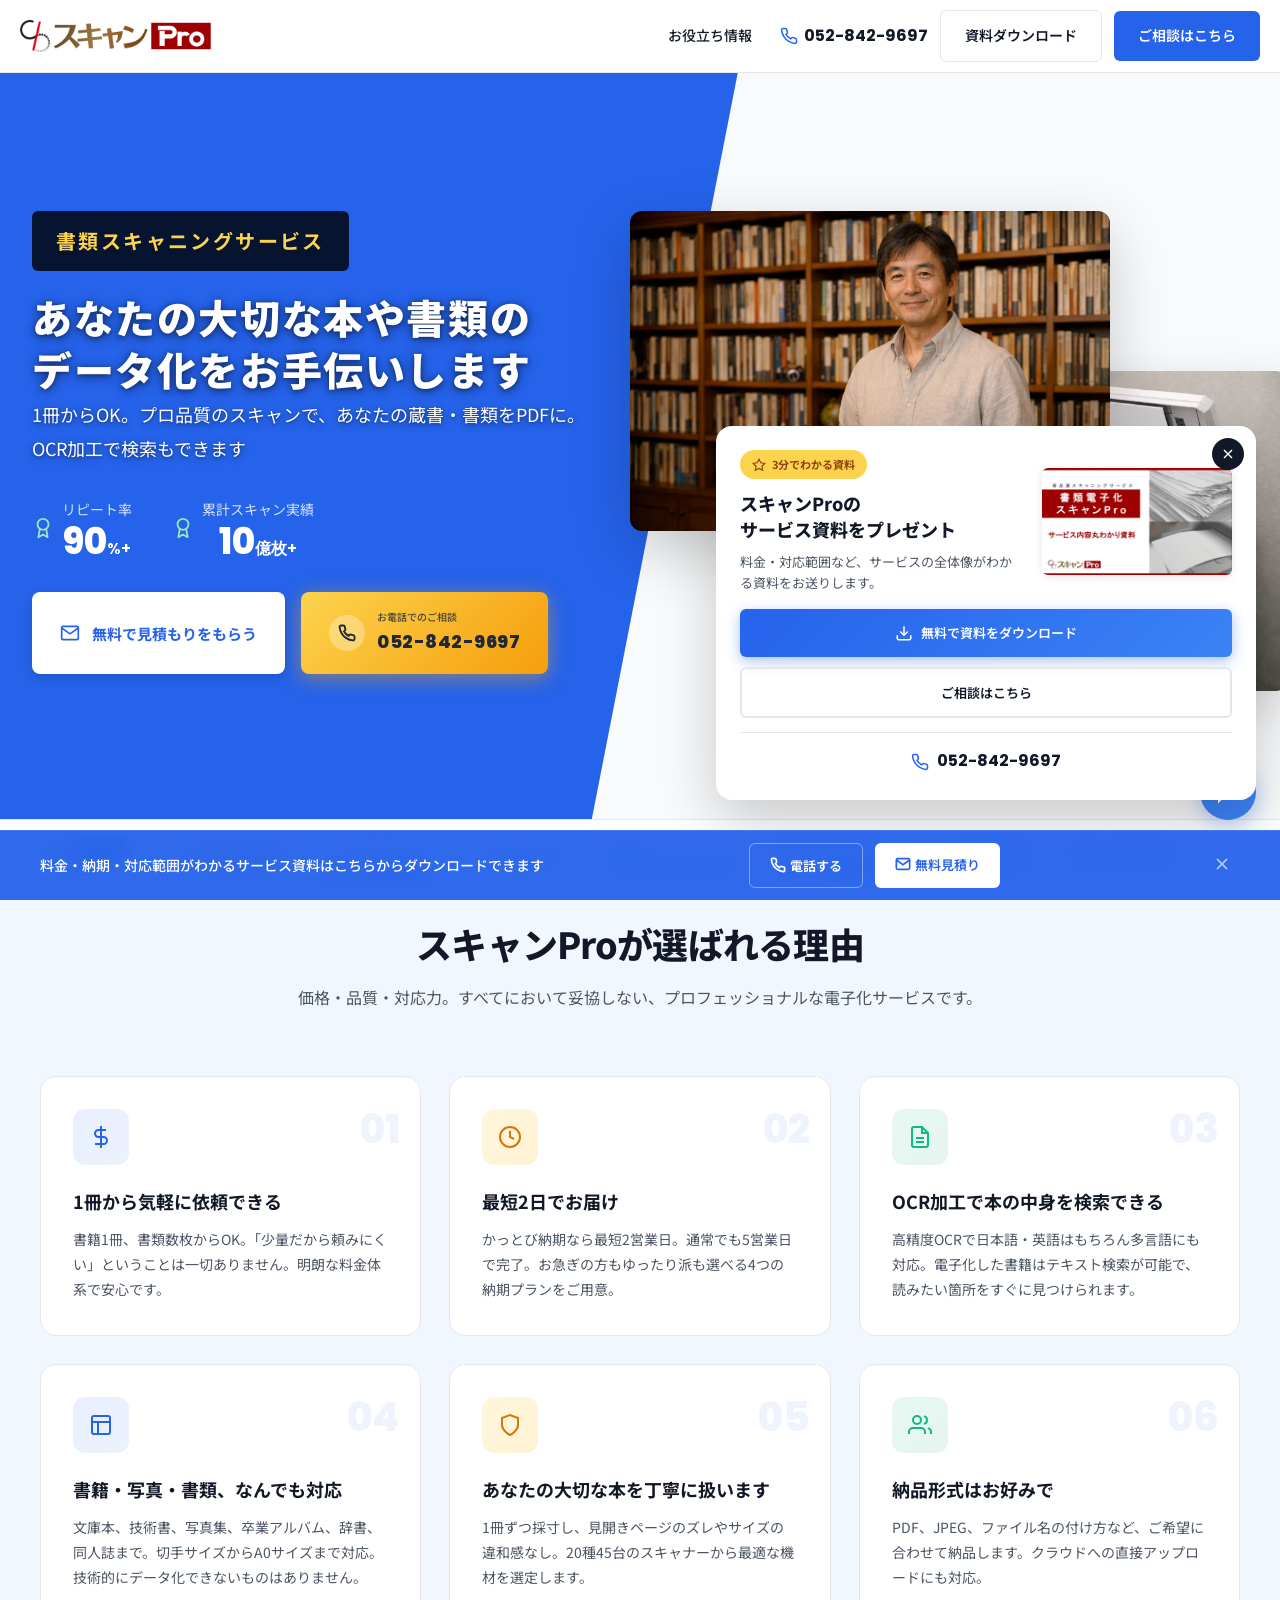
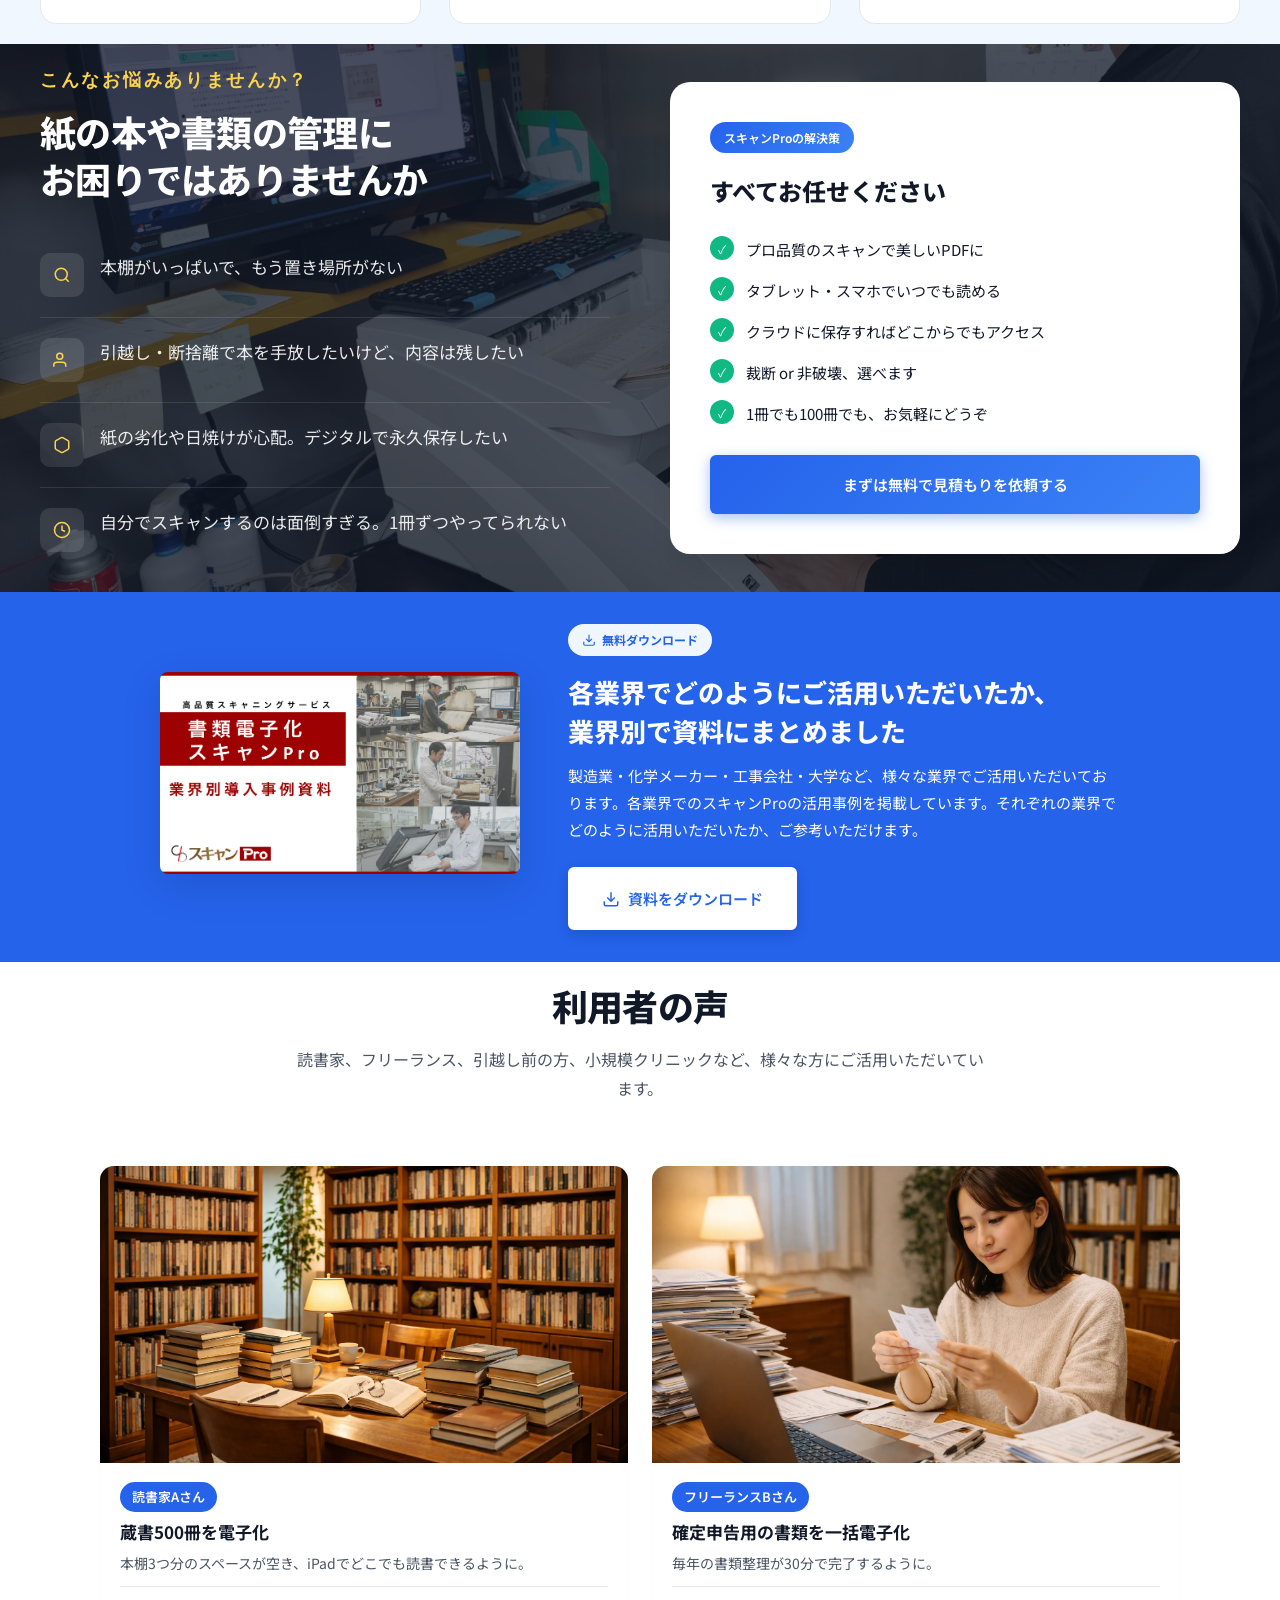
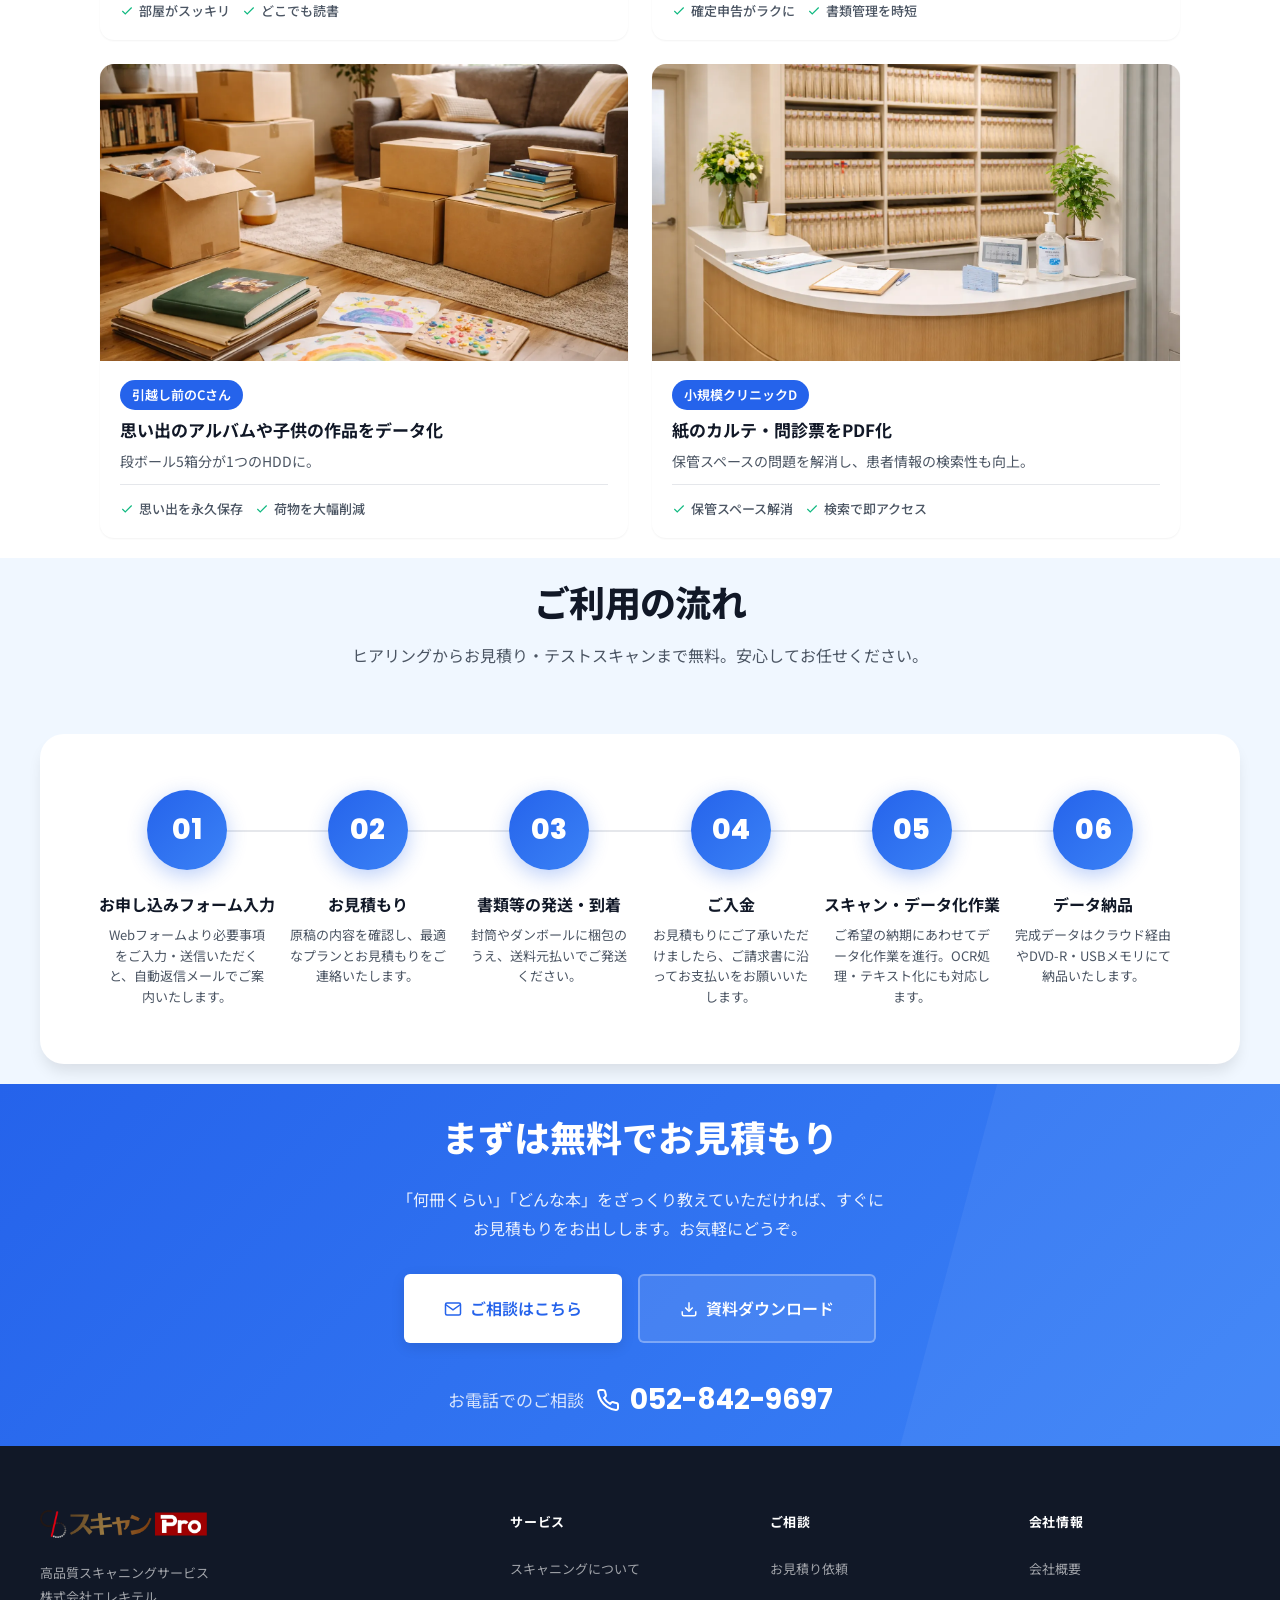
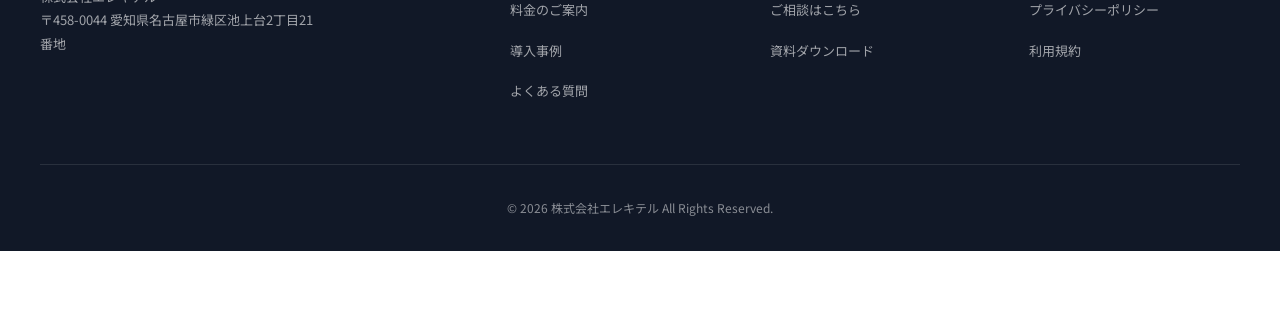
==== personal.html @ 311b35d9 "fix: 導入事例の見出し・カード重なり解消＋カード高さ統一（モバイル） - section-headerにbackground:whiteとpadding追加で見出しが背景を持つように - case" ====
<!DOCTYPE html>
<html lang="ja">
<head>
    <!-- Google Tag Manager -->
    <script>(function(w,d,s,l,i){w[l]=w[l]||[];w[l].push({'gtm.start':
    new Date().getTime(),event:'gtm.js'});var f=d.getElementsByTagName(s)[0],
    j=d.createElement(s),dl=l!='dataLayer'?'&l='+l:'';j.async=true;j.src=
    'https://www.googletagmanager.com/gtm.js?id='+i+dl;f.parentNode.insertBefore(j,f);
    })(window,document,'script','dataLayer','GTM-W9QKFBZ');</script>
    <!-- End Google Tag Manager -->
    <!-- Microsoft Clarity -->
    <script type="text/javascript">
        (function(c,l,a,r,i,t,y){
            c[a]=c[a]||function(){(c[a].q=c[a].q||[]).push(arguments)};
            t=l.createElement(r);t.async=1;t.src="https://www.clarity.ms/tag/"+i;
            y=l.getElementsByTagName(r)[0];y.parentNode.insertBefore(t,y);
        })(window, document, "clarity", "script", "wdhqk1eufx");
    </script>
    <!-- End Microsoft Clarity -->
    <meta charset="UTF-8">
    <meta name="viewport" content="width=device-width, initial-scale=1.0, maximum-scale=1.0, user-scalable=no">
    <meta name="robots" content="noindex, nofollow">
    <title>スキャンPro | 書籍・書類の電子化サービス - 個人のお客様向け</title>
    <link rel="preconnect" href="https://fonts.googleapis.com">
    <link rel="preconnect" href="https://fonts.gstatic.com" crossorigin>
    <link href="https://fonts.googleapis.com/css2?family=Noto+Sans+JP:wght@400;500;600;700;900&family=Poppins:wght@600;700;800&display=swap" rel="stylesheet">
    <link rel="stylesheet" href="css/modal.css">
    <style>
        :root {
            --primary: #2563EB;
            --primary-dark: #1D4ED8;
            --primary-light: #3B82F6;
            --primary-gradient: linear-gradient(135deg, #2563EB 0%, #3B82F6 100%);
            --hero-bg: #2563EB;
            --hero-bg-dark: #1D4ED8;
            --text-primary: #111827;
            --text-secondary: #4B5563;
            --text-muted: #9CA3AF;
            --bg-white: #FFFFFF;
            --bg-light: #F9FAFB;
            --bg-cream: #F0F7FF;
            --bg-dark: #111827;
            --border: #E5E7EB;
            --accent-yellow: #FCD34D;
            --accent-green: #10B981;
            --shadow-sm: 0 1px 2px rgba(0,0,0,0.05);
            --shadow-md: 0 4px 6px -1px rgba(0,0,0,0.1);
            --shadow-lg: 0 10px 15px -3px rgba(0,0,0,0.1);
            --shadow-xl: 0 20px 25px -5px rgba(0,0,0,0.1);
        }
        * { margin: 0; padding: 0; box-sizing: border-box; }
        html { scroll-behavior: smooth; scroll-padding-top: 0; }
        @media (max-width: 768px) { html { scroll-padding-top: 60px; } }
        body {
            font-family: 'Noto Sans JP', -apple-system, BlinkMacSystemFont, sans-serif;
            color: var(--text-primary);
            line-height: 1.8;
            background: var(--bg-white);
            -webkit-font-smoothing: antialiased;
            overflow-x: clip;
        }
        .header {
            position: fixed; top: 0; left: 0; right: 0;
            background: var(--bg-white);
            z-index: 1000;
            transition: all 0.3s ease;
            border-bottom: 1px solid var(--border);
        }
        .header.scrolled { box-shadow: 0 2px 20px rgba(0, 0, 0, 0.08); }
        .header-inner {
            max-width: 1280px; margin: 0 auto; padding: 0 20px; height: 72px;
            display: flex; align-items: center; justify-content: space-between;
        }
        .logo { display: flex; align-items: center; gap: 10px; text-decoration: none; }
        .logo img { height: 32px; width: auto; }
        .phone-header {
            display: flex; align-items: center; gap: 6px;
            color: var(--text-primary); text-decoration: none;
            font-weight: 700; font-size: 16px; font-family: 'Poppins', sans-serif;
        }
        .phone-header svg { color: var(--primary); }
        .header-actions { display: flex; align-items: center; gap: 12px; }
        .nav-link-header { color: var(--text-primary); font-size: 14px; font-weight: 500; text-decoration: none; transition: color 0.2s; margin-right: 16px; }
        .nav-link-header:hover { color: var(--primary); }
        .btn {
            display: inline-flex; align-items: center; justify-content: center; gap: 8px;
            padding: 12px 24px; border-radius: 6px; font-size: 14px; font-weight: 600;
            text-decoration: none; transition: all 0.3s cubic-bezier(0.4, 0, 0.2, 1);
            cursor: pointer; border: none; position: relative; overflow: hidden;
        }
        .btn-header-primary { background: var(--primary); color: white; }
        .btn-header-primary:hover { background: var(--primary-dark); }
        .btn-header-outline { background: transparent; border: 1px solid var(--border); color: var(--text-primary); }
        .btn-header-outline:hover { background: var(--bg-light); border-color: var(--text-muted); }
        .hamburger-btn { display: none; flex-direction: column; align-items: center; justify-content: center; background: none; border: none; cursor: pointer; padding: 8px; gap: 5px; }
        .hamburger-btn span { width: 24px; height: 2px; background: var(--text-primary); transition: all 0.3s ease; display: block; }
        .hamburger-btn.active span:nth-child(1) { transform: rotate(45deg) translate(8px, 8px); }
        .hamburger-btn.active span:nth-child(2) { opacity: 0; }
        .hamburger-btn.active span:nth-child(3) { transform: rotate(-45deg) translate(8px, -8px); }
        .mobile-nav { display: none; position: absolute; top: 56px; left: 0; right: 0; background: white; border-bottom: 1px solid var(--border); flex-direction: column; gap: 0; z-index: 999; box-shadow: 0 4px 12px rgba(0,0,0,0.1); }
        .mobile-nav.show { display: flex; }
        .mobile-nav a { padding: 14px 16px; color: var(--text-primary); text-decoration: none; font-size: 14px; border-bottom: 1px solid var(--border); }
        .mobile-nav a:last-child { border-bottom: none; }
        .mobile-nav a:hover { background: var(--bg-light); }
        .mobile-header-actions { display: none; gap: 8px; }
        .mobile-phone-btn { height: 40px; border-radius: 6px; background: linear-gradient(135deg, #FCD34D 0%, #F59E0B 100%); color: #1F2937; border: none; cursor: pointer; display: flex; align-items: center; justify-content: center; transition: all 0.2s; padding: 0 14px; font-size: 12px; font-weight: 700; text-decoration: none; }
        .mobile-phone-btn:hover { transform: scale(1.05); }
        .mobile-cta-btn { flex: 1; height: 40px; border-radius: 6px; background: var(--primary); color: white; border: none; cursor: pointer; font-size: 12px; font-weight: 600; transition: all 0.2s; }
        .mobile-cta-btn:hover { background: var(--primary-dark); }
        .btn-primary { background: var(--primary-gradient); color: white; box-shadow: 0 4px 14px rgba(37, 99, 235, 0.4); }
        .btn-primary:hover { transform: translateY(-2px); box-shadow: 0 6px 20px rgba(37, 99, 235, 0.5); }
        .btn-lg { padding: 16px 32px; font-size: 15px; }
        .btn-xl { padding: 18px 40px; font-size: 16px; }
        .btn-outline { background: transparent; border: 2px solid var(--border); color: var(--text-primary); }
        .btn-outline:hover { background: var(--bg-light); border-color: var(--text-muted); }
        .hero {
            padding-top: 72px; background: var(--hero-bg); position: relative; overflow: hidden;
            min-height: 100vh; display: flex; flex-direction: column;
        }
        .hero-main { flex: 1; display: flex; align-items: center; position: relative; z-index: 2; }
        .hero::after {
            content: ''; position: absolute; top: 0; right: 0; width: 55%; height: 100%;
            background: var(--bg-light); clip-path: polygon(25% 0, 100% 0, 100% 100%, 0 100%); z-index: 1;
        }
        .hero-inner {
            max-width: 1280px; margin: 0 auto; padding: 60px 32px 50px;
            display: grid; grid-template-columns: 1fr 1fr; gap: 60px;
            align-items: center; position: relative; z-index: 3; width: 100%;
        }
        .hero-content { color: white; }
        .hero-subtitle { font-size: 20px; font-weight: 700; margin-bottom: 20px; letter-spacing: 0.12em; display: inline-block; background: rgba(0,0,0,0.8); color: #FCD34D; padding: 12px 24px; border-radius: 6px; }
        .hero-title { font-size: 40px; font-weight: 900; line-height: 1.3; margin-bottom: 2px; letter-spacing: 0.04em; text-shadow: 0 2px 12px rgba(0,0,0,0.5), 0 1px 4px rgba(0,0,0,0.4); }
        .hero-description { font-size: 18px; margin-bottom: 32px; line-height: 1.9; text-shadow: 0 2px 8px rgba(0,0,0,0.4), 0 1px 3px rgba(0,0,0,0.3); }
        .hero-stats { display: flex; gap: 40px; margin-bottom: 32px; }
        .stat-item { display: flex; align-items: center; gap: 8px; }
        .stat-laurel { color: #9AE6B4; font-size: 24px; }
        .stat-content { text-align: center; }
        .stat-label { font-size: 14px; opacity: 0.8; margin-bottom: 2px; }
        .stat-number { font-family: 'Poppins', sans-serif; font-size: 36px; font-weight: 800; line-height: 1; }
        .stat-number span { font-size: 16px; font-weight: 600; }
        .hero-cta { display: flex; gap: 16px; flex-wrap: wrap; margin-bottom: 16px; }
        .hero-cta-sub { display: flex; align-items: center; gap: 6px; font-size: 13px; opacity: 0.9; }
        .hero-cta-sub svg { color: #9AE6B4; }
        .btn-hero {
            display: flex; align-items: center; gap: 12px; padding: 16px 28px; border-radius: 8px;
            font-size: 15px; font-weight: 700; text-decoration: none; transition: all 0.3s ease; border: none; cursor: pointer;
        }
        .btn-hero-primary { background: white; color: var(--hero-bg); box-shadow: 0 4px 12px rgba(0,0,0,0.15); }
        .btn-hero-primary:hover { transform: translateY(-2px); box-shadow: 0 6px 20px rgba(0,0,0,0.2); }
        .btn-hero-phone {
            background: linear-gradient(135deg, #FCD34D 0%, #F59E0B 100%);
            color: #1F2937; box-shadow: 0 4px 20px rgba(245, 158, 11, 0.5); animation: pulse-phone 2s infinite;
        }
        .btn-hero-phone:hover { transform: translateY(-2px) scale(1.02); box-shadow: 0 6px 28px rgba(245, 158, 11, 0.6); }
        @keyframes pulse-phone {
            0%, 100% { box-shadow: 0 4px 20px rgba(245, 158, 11, 0.5); }
            50% { box-shadow: 0 4px 30px rgba(245, 158, 11, 0.8); }
        }
        .btn-hero-phone-icon {
            display: flex; align-items: center; justify-content: center;
            width: 36px; height: 36px; background: rgba(255,255,255,0.3); border-radius: 50%;
        }
        .btn-hero-phone-text { display: flex; flex-direction: column; text-align: left; }
        .btn-hero-phone-label { font-size: 10px; font-weight: 500; opacity: 0.8; }
        .btn-hero-phone-number { font-family: 'Poppins', sans-serif; font-size: 18px; font-weight: 800; letter-spacing: 0.5px; }
        .hero-image { position: relative; z-index: 3; }
        .hero-image-wrapper { position: relative; height: 480px; }
        .hero-image-main {
            position: absolute; width: 100%; max-width: 480px; border-radius: 12px;
            box-shadow: 0 20px 60px rgba(0,0,0,0.2); top: 0; left: -40px; z-index: 2;
        }
        .hero-image-secondary {
            position: absolute; width: 100%; max-width: 480px; border-radius: 12px;
            box-shadow: 0 15px 50px rgba(0,0,0,0.15); bottom: 0; right: -40px; z-index: 1;
        }
        .hero-image-float {
            position: absolute; background: white; border-radius: 12px; padding: 16px;
            box-shadow: 0 8px 30px rgba(0,0,0,0.12); z-index: 3;
        }
        .hero-image-float-1 { top: 50%; right: -10px; display: flex; align-items: center; gap: 10px; }
        .hero-image-float-icon {
            width: 40px; height: 40px; background: #E8F5E9; border-radius: 8px;
            display: flex; align-items: center; justify-content: center; color: var(--accent-green);
        }
        .hero-image-float-text { font-size: 13px; color: var(--text-secondary); }
        .logo-marquee {
    padding: 10px 0;
    background: var(--bg-white);
    border-top: 1px solid var(--border);
    overflow: hidden;
    position: relative;
    z-index: 4;
}
        .marquee-wrapper { display: flex; overflow: hidden; position: relative; }
        .marquee-wrapper::before, .marquee-wrapper::after {
            content: ''; position: absolute; top: 0; width: 100px; height: 100%; z-index: 2; pointer-events: none;
        }
        .marquee-wrapper::before { left: 0; background: linear-gradient(to right, white, transparent); }
        .marquee-wrapper::after { right: 0; background: linear-gradient(to left, white, transparent); }
        .marquee-track { display: flex; animation: marquee 45s linear infinite; }
        .marquee-track:hover { animation-play-state: paused; }
        @keyframes marquee { 0% { transform: translateX(0); } 100% { transform: translateX(-50%); } }
        .marquee-item {
            flex-shrink: 0; padding: 0 15px; display: flex; align-items: center; justify-content: center; border: none; text-decoration: none;
        }
        .marquee-item img {
    height: 60px;
    max-height: 100%;
    width: auto;
    object-fit: contain;
    filter: grayscale(0%);
    border: none;
    text-decoration: none;
}
        .marquee-item:hover img { opacity: 1; filter: grayscale(0%); }
        .section { padding: 20px 32px; }
        .section-dark { background: var(--bg-dark); color: white; position: relative; }
        .section-dark::before { content: ''; position: absolute; top: 0; left: 0; right: 0; bottom: 0; background: url('image/hero-document-scan.webp') center/cover no-repeat; opacity: 0.25; z-index: 0; }
        .section-dark .section-inner { position: relative; z-index: 1; }
        .section-cream { background: var(--bg-cream); }
        .section-features-header { background: var(--bg-cream); }
        .section-inner { max-width: 1200px; margin: 0 auto; }
        .section-header { text-align: center; margin-bottom: 64px; }
        .section-label {
            display: inline-block; font-family: 'Poppins', sans-serif; font-size: 18px; font-weight: 700;
            color: var(--primary); text-transform: uppercase; letter-spacing: 0.15em; margin-bottom: 12px;
        }
        .section-title {
            font-size: 36px; font-weight: 800; margin-bottom: 16px; color: var(--text-primary);
            letter-spacing: -0.02em; line-height: 1.3;
        }
        .section-dark .section-title { color: white; }
        .section-subtitle { font-size: 16px; color: var(--text-secondary); max-width: 700px; margin: 0 auto; line-height: 1.8; }
        .section-dark .section-subtitle { color: rgba(255,255,255,0.7); }
        /* PC: スクロール駆動ラッパーを無効化 */
        .features-scroll-spacer, .cases-scroll-spacer { display: contents; }
        .features-sticky, .cases-sticky { display: contents; }
        .features-grid { display: grid; grid-template-columns: repeat(3, 1fr); gap: 28px; }
        .feature-card {
            background: white; border-radius: 16px; padding: 32px; border: 1px solid var(--border);
            transition: all 0.4s cubic-bezier(0.4, 0, 0.2, 1); position: relative; overflow: hidden;
        }
        .feature-card::before {
            content: ''; position: absolute; top: 0; left: 0; width: 100%; height: 3px;
            background: var(--primary-gradient); transform: scaleX(0); transform-origin: left; transition: transform 0.4s ease;
        }
        .feature-card:hover { transform: translateY(-6px); box-shadow: 0 16px 32px rgba(0, 0, 0, 0.1); border-color: transparent; }
        .feature-card:hover::before { transform: scaleX(1); }
        .feature-icon { width: 56px; height: 56px; border-radius: 12px; display: flex; align-items: center; justify-content: center; margin-bottom: 20px; }
        .feature-icon.primary { background: linear-gradient(135deg, rgba(37, 99, 235, 0.1) 0%, rgba(59, 130, 246, 0.1) 100%); color: var(--primary); }
        .feature-icon.yellow { background: linear-gradient(135deg, rgba(252, 211, 77, 0.2) 0%, rgba(251, 191, 36, 0.2) 100%); color: #D97706; }
        .feature-icon.green { background: linear-gradient(135deg, rgba(16, 185, 129, 0.1) 0%, rgba(5, 150, 105, 0.1) 100%); color: var(--accent-green); }
        .feature-number { font-family: 'Poppins', sans-serif; font-size: 40px; font-weight: 800; color: rgba(37, 99, 235, 0.08); position: absolute; top: 16px; right: 20px; }
        .feature-title { font-size: 18px; font-weight: 700; margin-bottom: 10px; color: var(--text-primary); }
        .feature-description { font-size: 14px; color: var(--text-secondary); line-height: 1.8; }
        .problem-grid { display: grid; grid-template-columns: 1fr 1fr; gap: 60px; align-items: center; }
        .problem-list { list-style: none; }
        .problem-item { display: flex; align-items: flex-start; gap: 16px; padding: 20px 0; border-bottom: 1px solid rgba(255, 255, 255, 0.1); }
        .problem-item:last-child { border-bottom: none; }
        .problem-icon { width: 44px; height: 44px; background: rgba(255, 255, 255, 0.1); border-radius: 10px; display: flex; align-items: center; justify-content: center; flex-shrink: 0; color: var(--accent-yellow); }
        .problem-text { font-size: 17px; line-height: 1.7; opacity: 0.9; }
        .solution-card { background: white; border-radius: 20px; padding: 40px; color: var(--text-primary); box-shadow: var(--shadow-xl); }
        .solution-badge { display: inline-block; background: var(--primary-gradient); color: white; padding: 5px 14px; border-radius: 50px; font-size: 12px; font-weight: 600; margin-bottom: 16px; }
        .solution-title { font-size: 24px; font-weight: 800; margin-bottom: 24px; color: var(--text-primary); }
        .solution-list { list-style: none; }
        .solution-item { display: flex; align-items: flex-start; gap: 12px; margin-bottom: 14px; font-size: 15px; }
        .solution-check { width: 24px; height: 24px; background: var(--accent-green); border-radius: 50%; display: flex; align-items: center; justify-content: center; color: white; flex-shrink: 0; font-size: 12px; }
        .cases-grid { display: grid; grid-template-columns: repeat(2, 1fr); gap: 24px; max-width: 1080px; margin: 0 auto; }
        .cases-carousel { display: none; }
        .carousel-scroll-hint { display: none; }
        .case-card { background: white; border-radius: 14px; overflow: hidden; box-shadow: var(--shadow-sm); transition: all 0.4s ease; }
        .case-card:hover { transform: translateY(-6px); box-shadow: var(--shadow-xl); }
        .case-image { aspect-ratio: 16/9; background: linear-gradient(135deg, #E5E7EB 0%, #F3F4F6 100%); overflow: hidden; }
        .case-image img { width: 100%; height: 100%; object-fit: cover; }
        .case-content { padding: 18px 20px; }
        .case-badge { display: inline-block; padding: 3px 12px; background:#2563EB; border-radius: 50px; font-size: 13px; font-weight: 600; color: #ffffff; margin-bottom: 8px; }
        .case-title { font-size: 17px; font-weight: 700; margin-bottom: 8px; color: var(--text-primary); line-height: 1.4; }
        .case-description { font-size: 14px; color: var(--text-secondary); margin-bottom: 12px; line-height: 1.6; }
        .case-results { display: flex; gap: 12px; padding-top: 12px; border-top: 1px solid var(--border); flex-wrap: wrap; }
        .case-result-item { display: flex; align-items: center; gap: 5px; font-size: 13px; color: var(--text-secondary); font-weight: 500; }
        .case-result-item svg { width: 14px; height: 14px; }
        .case-result-item svg { color: var(--accent-green); }
        .process-container { background: white; border-radius: 24px; padding: 56px; box-shadow: var(--shadow-lg); }
        .process-steps { display: flex; justify-content: space-between; position: relative; }
        .process-steps::before { content: ''; position: absolute; top: 40px; left: 80px; right: 80px; height: 2px; background: var(--border); }
        .process-step { text-align: center; position: relative; flex: 1; }
        .process-step::after { display: none; }
        .process-step-arrow { display: none; }
        .process-step-img { display: none; }
        .process-step-card { display: contents; }
        .process-step-body { display: block; }
        .process-step-header { display: block; }
        .process-text { display: block; }
        .process-number { width: 80px; height: 80px; border-radius: 50%; background: var(--primary-gradient); color: white; display: flex; align-items: center; justify-content: center; font-family: 'Poppins', sans-serif; font-size: 28px; font-weight: 800; margin: 0 auto 20px; position: relative; z-index: 1; box-shadow: 0 6px 20px rgba(37, 99, 235, 0.3); }
        .process-title { font-size: 16px; font-weight: 700; margin-bottom: 6px; color: var(--text-primary); }
        .process-description { font-size: 13px; color: var(--text-secondary); max-width: 160px; margin: 0 auto; line-height: 1.6; }
        .download-cta-section { background: #2563EB; position: relative; overflow: hidden; padding-top: 0; padding-bottom: 0; }
        .download-cta-section .section-inner { padding-top: 32px; padding-bottom: 32px; }
        .download-cta-inner { max-width: 960px; margin: 0 auto; display: flex; align-items: center; gap: 48px; }
        .download-cta-image { flex: 0 0 360px; position: relative; }
        .download-cta-image img { width: 100%; border-radius: 8px; box-shadow: 0 12px 40px rgba(0, 0, 0, 0.12); }
        .download-cta-content { flex: 1; }
        .download-cta-label { display: inline-flex; align-items: center; gap: 6px; background:#EFF6FF; color: #2563EB; padding: 5px 14px; border-radius: 50px; font-size: 12px; font-weight: 700; margin-bottom: 16px; }
        .download-cta-title { font-size: 26px; font-weight: 800; line-height: 1.5; margin-bottom: 12px; color: #ffffff; }
        .download-cta-description { font-size: 15px; color: #ffffff; margin-bottom: 24px; line-height: 1.8; }
        .download-cta-content .btn-white { background: white; color: var(--primary); border: 2px solid white; box-shadow: 0 4px 14px rgba(0,0,0,0.15); }
        .download-cta-content .btn-white:hover { background: var(--bg-light); transform: translateY(-2px); box-shadow: 0 6px 20px rgba(0,0,0,0.2); }
        @media (max-width: 768px) {
            .download-cta-inner { flex-direction: column; gap: 24px; text-align: center; }
            .download-cta-image { flex: 0 0 auto; max-width: 240px; margin: 0 auto; }
            .download-cta-title { font-size: 22px; }
        }
        .cta-section { background: var(--primary-gradient); color: white; text-align: center; position: relative; overflow: hidden; }
        .cta-section::before { content: ''; position: absolute; top: -50%; right: -25%; width: 50%; height: 200%; background: rgba(255,255,255,0.05); transform: rotate(15deg); }
        .cta-content { position: relative; z-index: 1; }
        .cta-title { font-size: 36px; font-weight: 800; margin-bottom: 16px; }
        .cta-description { font-size: 16px; opacity: 0.9; margin-bottom: 32px; max-width: 500px; margin-left: auto; margin-right: auto; }
        .cta-buttons { display: flex; gap: 16px; justify-content: center; flex-wrap: wrap; margin-bottom: 32px; }
        .btn-white { background: white; color: var(--primary); box-shadow: 0 4px 14px rgba(0,0,0,0.1); }
        .btn-white:hover { background: var(--bg-light); transform: translateY(-2px); }
        .btn-ghost { background: rgba(255,255,255,0.1); color: white; border: 2px solid rgba(255,255,255,0.3); }
        .btn-ghost:hover { background: rgba(255,255,255,0.2); border-color: rgba(255,255,255,0.5); }
        .cta-phone { display: flex; align-items: center; justify-content: center; gap: 12px; flex-wrap: wrap; }
        .cta-phone-label { font-size: 17px; opacity: 0.8; }
        .cta-phone-number { font-family: 'Poppins', sans-serif; font-size: 28px; font-weight: 700; color: white; text-decoration: none; display: flex; align-items: center; gap: 10px; }
        .footer { background: var(--bg-dark); color: white; padding: 64px 32px 32px; }
        .footer-inner { max-width: 1200px; margin: 0 auto; }
        .footer-grid { display: grid; grid-template-columns: 2fr 1fr 1fr 1fr; gap: 48px; margin-bottom: 48px; }
        .footer-brand { max-width: 280px; }
        .footer-logo { margin-bottom: 16px; }
        .footer-logo img { height: 28px; width: auto; }
        .footer-description { font-size: 13px; opacity: 0.6; line-height: 1.8; }
        .footer-heading { font-size: 13px; font-weight: 700; margin-bottom: 20px; text-transform: uppercase; letter-spacing: 0.05em; }
        .footer-links { list-style: none; }
        .footer-links li { margin-bottom: 12px; }
        .footer-links a { color: white; opacity: 0.6; text-decoration: none; font-size: 13px; transition: opacity 0.2s; }
        .footer-links a:hover { opacity: 1; }
        .footer-bottom { padding-top: 32px; border-top: 1px solid rgba(255, 255, 255, 0.1); text-align: center; }
        .footer-copyright { font-size: 12px; opacity: 0.5; }
        .cta-popup { position: fixed; bottom: 100px; right: 24px; z-index: 999; display: none; }
        .cta-popup.show { display: block; animation: slideUp 0.4s ease; }
        @keyframes slideUp { from { opacity: 0; transform: translateY(20px); } to { opacity: 1; transform: translateY(0); } }
        .cta-popup-card { background: white; border-radius: 16px; padding: 24px; box-shadow: 0 20px 60px rgba(0, 0, 0, 0.2); width: 540px; position: relative; }
        .cta-popup-top { display: flex; gap: 20px; align-items: center; margin-bottom: 16px; }
        .cta-popup-top-text { flex: 1; }
        .cta-popup-image { flex: 0 0 190px; }
        .cta-popup-image img { width: 100%; height: auto; border-radius: 6px; display: block; box-shadow: 0 2px 8px rgba(0,0,0,0.1); }
        .cta-popup-close { position: absolute; top: 12px; right: 12px; width: 32px; height: 32px; border: none; background: var(--text-primary); border-radius: 50%; cursor: pointer; display: flex; align-items: center; justify-content: center; color: white; transition: all 0.2s; z-index: 1; }
        .cta-popup-close:hover { background: var(--primary); color: white; }
        .cta-popup-badge { display: inline-flex; align-items: center; gap: 6px; background: var(--accent-yellow); color: #92400E; padding: 5px 12px; border-radius: 50px; font-size: 11px; font-weight: 700; margin-bottom: 12px; }
        .cta-popup-title { font-size: 18px; font-weight: 800; margin-bottom: 10px; color: var(--text-primary); line-height: 1.4; }
        .cta-popup-description { font-size: 13px; color: var(--text-secondary); margin-bottom: 0; line-height: 1.6; }
        .cta-popup-buttons { display: flex; flex-direction: column; gap: 10px; }
        .cta-popup-buttons .btn { width: 100%; justify-content: center; padding: 12px 20px; font-size: 13px; }
        .cta-popup-phone { display: flex; align-items: center; justify-content: center; gap: 8px; margin-top: 14px; padding-top: 14px; border-top: 1px solid var(--border); }
        .cta-popup-phone a { color: var(--text-primary); text-decoration: none; font-weight: 700; font-size: 16px; font-family: 'Poppins', sans-serif; }
        .cta-popup-phone svg { color: var(--primary); }
        .floating-mini { position: fixed; bottom: 100px; right: 24px; z-index: 998; display: flex; flex-direction: column; gap: 10px; }
        .floating-mini.hidden { display: none; }
        .floating-btn { width: 56px; height: 56px; border-radius: 50%; display: flex; align-items: center; justify-content: center; box-shadow: 0 4px 16px rgba(0, 0, 0, 0.15); transition: all 0.3s ease; cursor: pointer; border: none; text-decoration: none; }
        .floating-btn:hover { transform: scale(1.1); }
        .floating-phone { background: var(--accent-green); color: white; }
        .floating-mail { background: var(--primary-gradient); color: white; }
        .floating-cta-bar { position: fixed; bottom: 0; left: 0; right: 0; background: rgba(37, 99, 235, 0.95); backdrop-filter: blur(10px); z-index: 999; padding: 12px 32px; display: none; border-top: 1px solid rgba(255,255,255,0.1); }
        .floating-cta-bar.show { display: block; animation: slideUpBar 0.4s ease; }
        @keyframes slideUpBar { from { opacity: 0; transform: translateY(100%); } to { opacity: 1; transform: translateY(0); } }
        @keyframes bounceDown { 0%, 100% { transform: translateY(0); } 50% { transform: translateY(6px); } }
        .floating-cta-bar-inner { max-width: 1200px; margin: 0 auto; display: flex; align-items: center; justify-content: space-between; gap: 20px; }
        .floating-cta-bar-text { color: white; font-size: 14px; font-weight: 500; }
        .floating-cta-bar-buttons { display: flex; gap: 12px; }
        .floating-cta-bar-close { background: none; border: none; color: white; cursor: pointer; padding: 8px; opacity: 0.7; transition: opacity 0.2s; }
        .floating-cta-bar-close:hover { opacity: 1; }
        .btn-bar { padding: 10px 20px; border-radius: 6px; font-size: 13px; font-weight: 600; text-decoration: none; transition: all 0.2s; }
        .btn-bar-primary { background: white; color: var(--primary); }
        .btn-bar-primary:hover { background: var(--bg-light); }
        .btn-bar-secondary { background: transparent; color: white; border: 1px solid rgba(255,255,255,0.4); }
        .btn-bar-secondary:hover { background: rgba(255,255,255,0.1); }
        .floating-chat { position: fixed; bottom: 80px; right: 24px; z-index: 998; }
        .floating-chat-btn { width: 56px; height: 56px; border-radius: 50%; background: #3B82F6; color: white; display: flex; align-items: center; justify-content: center; box-shadow: 0 4px 20px rgba(59, 130, 246, 0.4); border: none; cursor: pointer; transition: all 0.3s ease; }
        .floating-chat-btn:hover { transform: scale(1.1); box-shadow: 0 6px 24px rgba(59, 130, 246, 0.5); }
        .fade-in { opacity: 0; transform: translateY(30px); transition: opacity 0.6s ease, transform 0.6s ease; }
        .fade-in.visible { opacity: 1; transform: translateY(0); }
        .scroll-hint-mobile { display: none; }
        .wave-separator { display: none; }
        .case-stars { display: none; }
        .swipe-indicator { display: none; }
        .mini-cta-icon { font-size: 32px; margin-bottom: 8px; }
        .feature-progress { display: none; }
        .feature-img { display: none; }
        .mini-cta-mobile { display: none; }
        .trust-numbers { display: none; }
        .pricing-appeal { display: none; }
        .delivery-section { display: none; }
        .accordion-section { display: none; }
        .hero-cta-short { display: none; }
        @media (max-width: 1024px) {
            .hero-inner { grid-template-columns: 1fr; gap: 40px; }
            .hero::after { display: none; }
            .hero { min-height: auto; }
            .hero-main { padding-bottom: 40px; }
            .hero-image { display: block; }
            .hero-image-wrapper { height: 280px; max-width: 500px; margin: 0 auto; }
            .hero-image-main { width: 60%; max-width: 280px; }
            .hero-image-secondary { width: 55%; max-width: 250px; }
            .hero-title { font-size: 36px; }
            .features-grid { grid-template-columns: repeat(2, 1fr); }
            .problem-grid { grid-template-columns: 1fr; gap: 40px; }
            .process-steps { flex-wrap: wrap; gap: 32px; }
            .process-steps::before { display: none; }
            .process-step { flex: 0 0 calc(50% - 16px); }
            .footer-grid { grid-template-columns: repeat(2, 1fr); }
            .cases-carousel { display: none; }
        }
        @media (max-width: 768px) {
            #casesGridDesktop { display: none; }
            #casesCarouselMobile { display: flex; }
        }
        @media (max-width: 768px) {
            /* === GLOBAL === */
            html { scroll-padding-top: 48px; overflow-x: hidden; }
            body { overflow-x: hidden; }

            /* === SCROLL ANIMATIONS (高速＋リッチ) === */
            .fade-in { opacity: 0; transform: translateY(24px); transition: opacity 0.35s cubic-bezier(0.25, 0.46, 0.45, 0.94), transform 0.4s cubic-bezier(0.25, 0.46, 0.45, 0.94); }
            .fade-in.visible { opacity: 1 !important; transform: translateY(0) !important; }
            .slide-in-left { opacity: 0; transform: translateX(-40px); transition: opacity 0.35s cubic-bezier(0.25, 0.46, 0.45, 0.94), transform 0.4s cubic-bezier(0.22, 0.61, 0.36, 1); }
            .slide-in-left.visible { opacity: 1; transform: translateX(0); }
            .slide-in-right { opacity: 0; transform: translateX(40px); transition: opacity 0.35s cubic-bezier(0.25, 0.46, 0.45, 0.94), transform 0.4s cubic-bezier(0.22, 0.61, 0.36, 1); }
            .slide-in-right.visible { opacity: 1; transform: translateX(0); }
            .scale-in { opacity: 0; transform: scale(0.88); transition: opacity 0.3s cubic-bezier(0.25, 0.46, 0.45, 0.94), transform 0.35s cubic-bezier(0.34, 1.56, 0.64, 1); }
            .scale-in.visible { opacity: 1; transform: scale(1); }
            .stagger-1 { transition-delay: 0.05s; }
            .stagger-2 { transition-delay: 0.1s; }
            .stagger-3 { transition-delay: 0.15s; }
            .stagger-4 { transition-delay: 0.2s; }
            .stagger-5 { transition-delay: 0.25s; }
            .stagger-6 { transition-delay: 0.3s; }

            /* === HEADER === */
            .header { border-bottom: none; box-shadow: 0 1px 8px rgba(0,0,0,0.08); }
            .header-inner { padding: 0 12px; height: 60px; }
            .logo { flex-shrink: 0; }
            .logo img { height: 22px; }
            .header-actions { display: none; }
            .hamburger-btn { display: flex; flex-shrink: 0; width: 40px; height: 40px; }
            .mobile-header-actions { display: flex; align-items: center; gap: 6px; margin-left: auto; margin-right: 4px; }
            .mobile-phone-btn { height: 36px; border-radius: 50px; font-size: 12px; font-weight: 700; padding: 0 14px; letter-spacing: 0.05em; }
            .mobile-phone-btn svg { width: 14px; height: 14px; }
            .mobile-cta-btn { height: 36px; padding: 0 14px; border-radius: 50px; font-size: 12px; font-weight: 700; letter-spacing: 0.05em; }
            .btn-header-primary { display: none; }
            .btn-header-outline { display: none; }
            .phone-header { display: none; }
            .nav-link-header { display: none; }

            /* === HERO (FV＝画面ぴったり) === */
            .hero {
                padding-top: 60px;
                min-height: 100vh;
                min-height: 100dvh;
                display: flex;
                flex-direction: column;
                position: relative;
                overflow: hidden;
                background:
                    linear-gradient(180deg,
                        rgba(37, 99, 235, 0.85) 0%,
                        rgba(37, 99, 235, 0.75) 40%,
                        rgba(37, 99, 235, 0.65) 70%,
                        rgba(37, 99, 235, 0.55) 100%
                    ),
                    url('image/top-image.webp') center center / cover no-repeat;
            }
            .hero::after { display: none; }
            .hero-main { flex: 1; display: flex; align-items: stretch; padding-bottom: 0; }
            .hero-inner {
                padding: 0;
                background: none !important;
                position: relative;
                flex: 1;
                display: flex;
                flex-direction: column;
                grid-template-columns: 1fr;
                gap: 0;
            }
            .hero-inner::before { display: none !important; }
            .logo-marquee { height: 52px; display: flex; align-items: center; flex-shrink: 0; padding: 4px 0; overflow: hidden; }

            .hero-content {
                position: relative;
                z-index: 1;
                padding: 30px 20px 10px;
                display: flex;
                flex-direction: column;
                flex: 1;
                justify-content: space-between;
            }

            /* 上部コンテンツ */
            .hero-top-group { display: contents; }

            /* 個々の要素にステージド・アニメーション */
            .hero-subtitle {
                font-size: 15px;
                padding: 6px 16px;
                margin-top: 10px;
                margin-bottom: 8px;
                white-space: normal;
                letter-spacing: 0.1em;
                align-self: flex-start;
                opacity: 0;
                transform: translateY(20px);
                animation: heroFadeUp 0.6s 0.15s cubic-bezier(0.22, 0.61, 0.36, 1) forwards;
            }
            .hero-title {
                font-size: 27px;
                font-weight: 900;
                line-height: 1.35;
                letter-spacing: 0;
                margin-bottom: 6px;
                opacity: 0;
                transform: translateY(20px);
                animation: heroFadeUp 0.6s 0.3s cubic-bezier(0.22, 0.61, 0.36, 1) forwards;
            }
            .hero-description {
                font-size: 15px;
                line-height: 1.6;
                margin-bottom: 0;
                display: block;
                -webkit-line-clamp: unset;
                overflow: visible;
                opacity: 0;
                transform: translateY(20px);
                animation: heroFadeUp 0.6s 0.45s cubic-bezier(0.22, 0.61, 0.36, 1) forwards;
            }

            /* 実績バッジ：ガラスモーフィズム横並び */
            .hero-stats {
                flex-direction: row;
                gap: 0;
                justify-content: center;
                margin: 0 0 8px 0;
                padding: 10px 0;
                background: rgba(255, 255, 255, 0.14);
                backdrop-filter: blur(12px);
                -webkit-backdrop-filter: blur(12px);
                border-radius: 12px;
                border: 1px solid rgba(255, 255, 255, 0.25);
                flex-wrap: nowrap;
                opacity: 0;
                transform: translateY(20px) scale(0.96);
                animation: heroStatsIn 0.7s 0.6s cubic-bezier(0.22, 0.61, 0.36, 1) forwards;
            }
            @keyframes heroStatsIn {
                from { opacity: 0; transform: translateY(20px) scale(0.96); }
                to { opacity: 1; transform: translateY(0) scale(1); }
            }
            .stat-item {
                flex: 1;
                justify-content: center;
                padding: 0;
                text-align: center;
                gap: 2px;
                flex-direction: column;
            }
            .stat-item:first-child {
                border-right: 1px solid rgba(255, 255, 255, 0.25);
            }
            .stat-laurel { display: none; }
            .stat-content { text-align: center; }
            .stat-number { font-size: 32px; line-height: 1; }
            .stat-number span { font-size: 13px; }
            .stat-label { font-size: 11px; opacity: 0.9; margin-bottom: 0; font-weight: 500; }

            /* CTAボタン：横並び2列 */
            .hero-cta {
                flex-direction: row;
                gap: 8px;
                margin: 0;
                padding: 0;
                opacity: 0;
                transform: translateY(20px);
                animation: heroFadeUp 0.6s 0.75s cubic-bezier(0.22, 0.61, 0.36, 1) forwards;
            }
            .btn-hero {
                flex: 1;
                justify-content: center;
                padding: 10px 8px;
                font-size: 14px;
                border-radius: 10px;
                min-height: 44px;
            }
            .btn-hero svg { width: 18px; height: 18px; }
            .hero-cta-full { display: none; }
            .hero-cta-short { display: inline; }
            .btn-hero-primary {
                box-shadow: 0 4px 16px rgba(255, 255, 255, 0.2);
                font-weight: 700;
            }
            .btn-hero-phone {
                background: linear-gradient(135deg, #FCD34D 0%, #F59E0B 100%);
                color: #1F2937;
                flex-direction: column;
                gap: 1px;
            }
            .btn-hero-phone-icon { display: none; }
            .btn-hero-phone-text { text-align: center; }
            .btn-hero-phone-number { font-size: 14px; }
            .btn-hero-phone-label { font-size: 9px; }

            .scroll-hint-mobile {
                display: flex;
                flex-direction: column;
                align-items: center;
                gap: 2px;
                margin-top: 4px;
                padding-bottom: 0;
                color: rgba(255,255,255,0.55);
                font-size: 11px;
                opacity: 0;
                animation: heroFadeUp 0.4s 0.9s ease forwards, bounceDown 2s 1.5s infinite;
            }

            @keyframes heroFadeUp {
                from { opacity: 0; transform: translateY(20px); }
                to { opacity: 1; transform: translateY(0); }
            }
            @keyframes bounceDown {
                0%, 100% { transform: translateY(0); }
                50% { transform: translateY(5px); }
            }
            .hero-image { display: none; }

            /* === MARQUEE (FV最下部) === */
            .marquee-item { padding: 0 16px; }
            .marquee-item img { height: 44px; max-height: 44px; max-width: 140px; border: none; }

            /* === SECTIONS GENERAL === */
            .section { padding: 56px 20px; }
            .section-header { margin-bottom: 36px; }
            .section-label { font-size: 13px; letter-spacing: 0.1em; }
            .section-title { font-size: 22px; line-height: 1.4; }
            .section-subtitle { font-size: 13px; }

            /* === FEATURE PROGRESS INDICATOR === */
            .feature-progress {
                display: flex;
                position: fixed;
                right: 12px;
                top: 50%;
                transform: translateY(-50%);
                flex-direction: column;
                align-items: center;
                gap: 6px;
                z-index: 900;
                opacity: 0;
                transition: opacity 0.3s ease;
                pointer-events: none;
            }
            .feature-progress.show { opacity: 1; }
            .feature-progress-dot {
                width: 10px; height: 10px;
                border-radius: 50%;
                background: rgba(37, 99, 235, 0.2);
                transition: all 0.3s cubic-bezier(0.34, 1.56, 0.64, 1);
            }
            .feature-progress-dot.active {
                background: var(--primary);
                width: 12px; height: 12px;
                box-shadow: 0 0 8px rgba(37, 99, 235, 0.5);
            }
            .feature-progress-dot.passed {
                background: var(--primary);
                width: 10px; height: 10px;
            }
            .feature-progress-label {
                font-size: 10px;
                font-weight: 700;
                color: var(--primary);
                writing-mode: vertical-rl;
                letter-spacing: 0.1em;
                margin-bottom: 4px;
            }
            .feature-progress-count {
                font-size: 11px;
                font-weight: 800;
                color: var(--primary);
                font-family: 'Poppins', sans-serif;
            }

            /* === TRUST NUMBERS (マーキー直後・実績アピール) === */
            .trust-numbers {
                display: block;
                padding: 32px 16px 28px;
                background: linear-gradient(180deg, #F8FAFC 0%, #EFF6FF 100%);
            }
            .trust-numbers-title {
                text-align: center;
                font-size: 20px;
                font-weight: 900;
                color: var(--text-primary);
                letter-spacing: 0.04em;
                margin-bottom: 20px;
                position: relative;
            }
            .trust-numbers-title::after {
                content: '';
                display: block;
                width: 40px;
                height: 2px;
                background: var(--primary);
                margin: 8px auto 0;
                border-radius: 1px;
            }
            .trust-numbers-grid {
                display: grid;
                grid-template-columns: 1fr 1fr;
                gap: 10px;
            }
            .trust-number-card {
                background: white;
                border-radius: 14px;
                padding: 18px 12px 14px;
                text-align: center;
                box-shadow: 0 2px 12px rgba(37, 99, 235, 0.08);
                border: 1px solid rgba(37, 99, 235, 0.06);
                position: relative;
                overflow: hidden;
            }
            .trust-number-card::before {
                content: '';
                position: absolute;
                top: 0;
                left: 0;
                right: 0;
                height: 3px;
                background: var(--primary-gradient);
            }
            .trust-number-icon {
                width: 36px;
                height: 36px;
                border-radius: 10px;
                display: flex;
                align-items: center;
                justify-content: center;
                margin: 0 auto 8px;
                font-size: 18px;
            }
            .trust-number-icon.blue { background: #EFF6FF; color: var(--primary); }
            .trust-number-icon.green { background: #ECFDF5; color: #059669; }
            .trust-number-icon.amber { background: #FFFBEB; color: #D97706; }
            .trust-number-icon.purple { background: #F3E8FF; color: #7C3AED; }
            .trust-number-value {
                font-family: 'Poppins', sans-serif;
                font-size: 28px;
                font-weight: 800;
                color: var(--text-primary);
                line-height: 1.1;
                margin-bottom: 2px;
            }
            .trust-number-value span {
                font-size: 13px;
                font-weight: 700;
                font-family: 'Noto Sans JP', sans-serif;
            }
            .trust-number-label {
                font-size: 11px;
                color: var(--text-secondary);
                font-weight: 500;
                line-height: 1.4;
            }

            /* === PRICING APPEAL (料金訴求セクション) === */
            .pricing-appeal {
                display: block;
                padding: 48px 16px 40px;
                background: linear-gradient(180deg, #FFFBEB 0%, #FEF3C7 100%);
                text-align: center;
                position: relative;
                overflow: hidden;
            }
            .pricing-appeal::before {
                content: '';
                position: absolute;
                top: -1px;
                left: 10%;
                right: 10%;
                width: 80%;
                height: 24px;
                clip-path: polygon(0 0, 100% 0, 50% 100%);
                z-index: 2;
            }
            .pricing-appeal-label {
                display: inline-block;
                font-size: 12px;
                font-weight: 700;
                color: #92400E;
                background: rgba(146, 64, 14, 0.1);
                padding: 4px 16px;
                border-radius: 50px;
                letter-spacing: 0.08em;
                margin-bottom: 16px;
            }
            .pricing-appeal-headline {
                font-size: 20px;
                font-weight: 900;
                color: #1F2937;
                line-height: 1.4;
                margin-bottom: 8px;
            }
            .pricing-appeal-price {
                display: flex;
                align-items: baseline;
                justify-content: center;
                gap: 4px;
                margin-bottom: 6px;
            }
            .pricing-appeal-price-prefix {
                font-size: 15px;
                font-weight: 700;
                color: #92400E;
            }
            .pricing-appeal-price-number {
                font-family: 'Poppins', sans-serif;
                font-size: 52px;
                font-weight: 800;
                color: #B91C1C;
                line-height: 1;
                letter-spacing: -2px;
            }
            .pricing-appeal-price-unit {
                font-size: 18px;
                font-weight: 700;
                color: #B91C1C;
            }
            .pricing-appeal-tax {
                font-size: 12px;
                color: #78716C;
                margin-bottom: 20px;
            }
            .pricing-table-simple {
                background: white;
                border-radius: 14px;
                padding: 16px;
                margin-bottom: 20px;
                box-shadow: 0 2px 12px rgba(0,0,0,0.06);
                text-align: left;
            }
            .pricing-table-simple-title {
                font-size: 13px;
                font-weight: 700;
                color: var(--primary);
                margin-bottom: 12px;
                text-align: center;
            }
            .pricing-row {
                display: flex;
                justify-content: space-between;
                align-items: center;
                padding: 10px 0;
                border-bottom: 1px solid #F3F4F6;
            }
            .pricing-row:last-child { border-bottom: none; }
            .pricing-row-label {
                font-size: 13px;
                color: var(--text-secondary);
                font-weight: 500;
            }
            .pricing-row-price {
                font-family: 'Poppins', sans-serif;
                font-size: 18px;
                font-weight: 800;
                color: var(--text-primary);
            }
            .pricing-row-price span {
                font-size: 11px;
                font-weight: 600;
                font-family: 'Noto Sans JP', sans-serif;
                color: var(--text-secondary);
            }
            .pricing-row.highlight {
                background: #FFF7ED;
                margin: 0 -12px;
                padding: 10px 12px;
                border-radius: 8px;
                border-bottom: none;
            }
            .pricing-note {
                font-size: 11px;
                color: #78716C;
                line-height: 1.6;
                margin-bottom: 20px;
            }
            .pricing-appeal .btn {
                width: 100%;
                min-height: 52px;
                font-size: 15px;
                font-weight: 700;
                border-radius: 12px;
                background: var(--primary-gradient);
                color: white;
                box-shadow: 0 4px 16px rgba(37, 99, 235, 0.35);
            }

            /* === 納期目安 === */
            .delivery-section {
                display: block;
                padding: 28px 20px;
                background: white;
            }
            .delivery-table {
                width: 100%;
                border-collapse: collapse;
                border-radius: 10px;
                overflow: hidden;
                box-shadow: 0 2px 8px rgba(0,0,0,0.08);
            }
            .delivery-table thead th {
                background: #1F2937;
                color: white;
                font-size: 15px;
                font-weight: 800;
                padding: 12px 8px;
                text-align: center;
                border: none;
            }
            .delivery-table thead th span {
                font-size: 11px;
                font-weight: 500;
                opacity: 0.7;
                margin-left: 6px;
            }
            .delivery-table .label-row td {
                background: #F3F4F6;
                text-align: center;
                font-size: 13px;
                font-weight: 700;
                color: #1F2937;
                padding: 10px 4px 6px;
                border-left: 1px solid #E5E7EB;
                border-right: 1px solid #E5E7EB;
            }
            .delivery-table .label-row td:first-child { border-left: 1px solid #E5E7EB; }
            .delivery-table .label-row td:last-child { border-right: 1px solid #E5E7EB; }
            .delivery-table .label-row .discount-text {
                display: block;
                font-size: 10px;
                font-weight: 700;
                color: #EF4444;
                margin-top: 2px;
            }
            .delivery-table .number-row td {
                background: white;
                text-align: center;
                padding: 10px 4px 14px;
                border-left: 1px solid #E5E7EB;
                border-right: 1px solid #E5E7EB;
                border-bottom: 1px solid #E5E7EB;
                font-family: 'Poppins', sans-serif;
                font-size: 32px;
                font-weight: 800;
                color: #1F2937;
            }
            .delivery-table .number-row td span {
                font-size: 16px;
                font-weight: 700;
            }

            /* === アコーディオン === */
            .accordion-section {
                display: block;
                padding: 20px 20px 28px;
                background: white;
            }
            .accordion-section-title {
                font-size: 17px;
                font-weight: 800;
                color: var(--text-primary);
                text-align: center;
                margin-bottom: 12px;
            }
            .accordion-item {
                border: 1px solid var(--border);
                border-radius: 10px;
                margin-bottom: 8px;
                overflow: hidden;
                background: var(--bg-light);
            }
            .accordion-item.warn {
                background: #FEF2F2;
                border-color: #FECACA;
            }
            .accordion-item.warn .accordion-trigger {
                color: #991B1B;
            }
            .accordion-trigger {
                width: 100%;
                display: flex;
                align-items: center;
                justify-content: space-between;
                padding: 14px 16px;
                background: none;
                border: none;
                cursor: pointer;
                font-size: 14px;
                font-weight: 700;
                color: var(--text-primary);
                text-align: left;
                gap: 8px;
            }
            .accordion-trigger svg {
                flex-shrink: 0;
                transition: transform 0.3s ease;
                color: var(--text-muted);
            }
            .accordion-item.open .accordion-trigger svg {
                transform: rotate(180deg);
            }
            .accordion-body {
                max-height: 0;
                overflow: hidden;
                transition: max-height 0.3s ease;
            }
            .accordion-item.open .accordion-body {
                max-height: 500px;
            }
            .accordion-content {
                padding: 0 16px 14px;
                font-size: 13px;
                color: var(--text-secondary);
                line-height: 1.7;
            }
            .accordion-content ul {
                list-style: none;
                padding: 0;
                margin: 0;
            }
            .accordion-content li {
                padding: 4px 0;
                padding-left: 18px;
                position: relative;
            }
            .accordion-content li::before {
                content: '✓';
                position: absolute;
                left: 0;
                color: var(--primary);
                font-weight: 700;
                font-size: 12px;
            }

            /* === FEATURES HEADER BACKGROUND === */
            .section-features-header { background: #F3F4F6; }

            /* === FEATURES (横スナップスクロール) === */
            #features {
                padding: 0 !important;
                background: transparent !important;
            }
            .features-scroll-spacer {
                display: block;
                position: relative;
            }
            .features-sticky {
                display: block;
                position: relative;
                height: calc(100vh - 60px);
                height: calc(100dvh - 60px);
                overflow: hidden;
            }
            .features-sticky.is-fixed {
                position: fixed;
                top: 60px;
                left: 0;
                width: 100%;
                z-index: 50;
            }
            .features-sticky.is-bottom {
                position: absolute;
                bottom: 0;
                top: auto;
                left: 0;
                width: 100%;
            }
            .features-sticky .section-header,
            .features-scroll-spacer .section-header {
                position: absolute;
                top: 0;
                left: 0; right: 0;
                z-index: 10;
                margin-bottom: 0;
                padding: 12px 20px 8px;
            }
            .features-sticky .section-header .section-title,
            #features .section-title { font-size: 18px; margin-bottom: 2px; }
            .features-sticky .section-header .section-subtitle,
            #features .section-subtitle { font-size: 11px; line-height: 1.4; }
            .features-grid {
                grid-template-columns: 1fr; gap: 0;
                display: flex !important;
                position: absolute;
                top: 0; left: 0;
                height: 100%;
                will-change: transform;
            }
            .features-grid::-webkit-scrollbar { display: none; }
            .feature-card {
                min-height: auto;
                height: calc(100vh - 60px);
                height: calc(100dvh - 60px);
                width: 100vw;
                flex: 0 0 100vw;
                padding: 100px 24px 30px;
                border-radius: 0;
                border: none;
                display: flex;
                flex-direction: column;
                justify-content: center;
                align-items: center;
                text-align: center;
                position: relative;
                overflow: hidden;
                opacity: 1 !important;
                transform: none !important;
                transition: none !important;
            }
            .feature-card:first-child { margin-left: 0; }
            .feature-card:last-child { margin-right: 0; }
            /* 全カードに背景色（交互パターン） */
            .feature-card:nth-child(1) { background: linear-gradient(180deg, #EFF6FF 0%, #DBEAFE 100%); }
            .feature-card:nth-child(2) { background: linear-gradient(180deg, #F0FDF4 0%, #DCFCE7 100%); }
            .feature-card:nth-child(3) { background: linear-gradient(180deg, #FFF7ED 0%, #FFEDD5 100%); }
            .feature-card:nth-child(4) { background: linear-gradient(180deg, #EFF6FF 0%, #DBEAFE 100%); }
            .feature-card:nth-child(5) { background: linear-gradient(180deg, #FFFBEB 0%, #FEF3C7 100%); }
            .feature-card:nth-child(6) { background: linear-gradient(180deg, #F0FDF4 0%, #DCFCE7 100%); }
            .feature-card:hover { transform: none; box-shadow: none; }

            /* 横スクロール時はつなぎ目不要 */
            .feature-card::before { display: none !important; }

            /* スマホでは5・6番目を非表示 */
            .feature-card:nth-child(5),
            .feature-card:nth-child(6) { display: none !important; }

            /* 横スクロール内のアニメーション無効化 */
            .features-grid .feature-card,
            .cases-carousel .case-card {
                opacity: 1 !important;
                transition: none !important;
            }

            /* 番号：左上に固定 */
            .feature-number {
                position: absolute !important;
                top: 16px !important;
                left: 20px !important;
                right: auto !important;
                font-size: 56px;
                color: rgba(37, 99, 235, 0.1);
                margin-bottom: 0;
                line-height: 1;
                font-weight: 900;
                animation: featureNumFloat 3s ease-in-out infinite;
            }
            .feature-card:nth-child(even) .feature-number { animation-delay: 0.5s; }
            .feature-card:nth-child(3n) .feature-number { animation-delay: 1s; }
            @keyframes featureNumFloat {
                0%, 100% { transform: translateY(0) scale(1); }
                50% { transform: translateY(-5px) scale(1.02); }
            }

            /* 画像：大きく表示 */
            .feature-img {
                display: block;
                width: 200px; height: 200px;
                object-fit: contain;
                margin-bottom: 20px;
                filter: drop-shadow(0 8px 24px rgba(0,0,0,0.1));
            }
            .feature-icon { display: none; }

            .feature-title {
                font-size: 22px; margin-bottom: 14px; font-weight: 800;
                line-height: 1.4; letter-spacing: -0.01em;
            }
            .feature-description {
                font-size: 15px; line-height: 1.9; max-width: 300px;
                color: var(--text-secondary);
            }

            /* 装飾用の円 */
            .feature-card::after {
                content: '';
                position: absolute;
                width: 200px; height: 200px;
                border-radius: 50%;
                background: rgba(255, 255, 255, 0.4);
                z-index: 0;
            }
            .feature-card:nth-child(1)::after { top: -60px; right: -60px; }
            .feature-card:nth-child(2)::after { bottom: -80px; left: -60px; width: 250px; height: 250px; }
            .feature-card:nth-child(3)::after { top: -40px; left: -80px; width: 180px; height: 180px; }
            .feature-card:nth-child(4)::after { bottom: -60px; right: -40px; width: 220px; height: 220px; }
            .feature-card:nth-child(5)::after { top: -50px; right: -50px; width: 160px; height: 160px; }
            .feature-card:nth-child(6)::after { bottom: -70px; left: -70px; width: 240px; height: 240px; }
            .feature-card > * { position: relative; z-index: 1; }

            /* === WAVE SEPARATORS === */
            .wave-separator { display: block; margin: -1px 0; line-height: 0; position: relative; z-index: 3; }
            .wave-separator svg { width: 100%; height: 40px; display: block; }
            .wave-separator.white-to-cream svg { fill: var(--bg-cream); }
            .wave-separator.cream-to-white svg { fill: white; }
            .wave-separator.white-to-blue svg { fill: #2563EB; }
            .wave-separator.blue-to-white svg { fill: white; }
            .wave-separator.cream-to-dark svg { fill: var(--bg-dark); }
            .wave-separator.dark-to-blue svg { fill: #2563EB; }

            /* === CASES (縦スクロール駆動の横スライド) === */
            #cases { padding: 0 !important; background: transparent !important; }
            .cases-scroll-spacer {
                display: block;
                position: relative;
            }
            .cases-sticky {
                display: block;
                position: relative;
                height: calc(100vh - 60px);
                height: calc(100dvh - 60px);
                overflow: hidden;
            }
            .cases-sticky.is-fixed {
                position: fixed;
                top: 60px;
                left: 0;
                width: 100%;
                z-index: 50;
            }
            .cases-sticky.is-bottom {
                position: absolute;
                bottom: 0;
                top: auto;
                left: 0;
                width: 100%;
            }
            .cases-sticky .section-header,
            .cases-scroll-spacer .section-header,
            #cases .section-header {
                position: absolute;
                top: 0;
                left: 0; right: 0;
                z-index: 10;
                margin-bottom: 0;
                padding: 12px 20px 8px;
                background: white;
            }
            .cases-sticky .section-header .section-label,
            #cases .section-label { font-size: 11px; margin-bottom: 2px; }
            .cases-sticky .section-header .section-title,
            #cases .section-title { font-size: 18px; margin-bottom: 2px; }
            .cases-sticky .section-header .section-subtitle,
            #cases .section-subtitle { font-size: 11px; line-height: 1.4; }
            .cases-grid { display: none !important; }
            .cases-carousel {
                display: flex !important;
                position: absolute;
                top: 0; left: 0;
                height: 100%;
                will-change: transform;
                gap: 0;
                padding: 80px 0 40px;
                margin: 0;
                overflow: visible;
                box-sizing: border-box;
                align-items: stretch;
            }
            .cases-carousel::-webkit-scrollbar { display: none; }
            .cases-carousel .case-card {
                flex: 0 0 85vw;
                margin: 0 2.5vw;
                height: auto;
                align-self: stretch;
                display: flex;
                flex-direction: column;
                border-radius: 16px;
                overflow: hidden;
                box-shadow: 0 8px 24px rgba(0,0,0,0.08);
                opacity: 1 !important;
                transform: none !important;
                transition: none !important;
            }
            .cases-carousel .case-card .case-content {
                flex: 1;
                display: flex;
                flex-direction: column;
            }
            .cases-carousel .case-card .case-description {
                flex: 1;
            }
            .cases-carousel .case-card:first-child { margin-left: 7.5vw; }
            .cases-carousel .case-card:last-child { margin-right: 7.5vw; }
            /* スクロール促進の矢印・スワイプインジケーターを非表示 */
            .carousel-scroll-hint { display: none !important; }
            .swipe-indicator { display: none !important; }
            /* スクロールバー */
            .cases-scroll-bar-personal {
                display: block;
                position: absolute;
                bottom: 24px;
                left: 50%;
                transform: translateX(-50%);
                z-index: 10;
                width: 60%;
                max-width: 200px;
                height: 3px;
                background: rgba(0,0,0,0.1);
                border-radius: 3px;
                overflow: hidden;
            }
            .cases-scroll-bar-personal .scroll-thumb {
                position: absolute;
                top: 0; left: 0;
                height: 100%;
                width: 30%;
                background: var(--primary);
                border-radius: 3px;
                transition: left 0.15s ease;
            }
            .case-image { aspect-ratio: 16/10; }
            .case-content { padding: 20px; }
            .case-badge { font-size: 13px; padding: 3px 12px; }
            .case-title { font-size: 16px; margin-bottom: 8px; }
            .case-description { font-size: 13px; margin-bottom: 14px; line-height: 1.7; }
            .case-results { gap: 10px; padding-top: 12px; }
            .case-result-item { font-size: 12px; }
            .case-stars { display: block; color: #F59E0B; font-size: 14px; margin-bottom: 8px; letter-spacing: 2px; }
            .case-stars span { color: var(--text-secondary); font-size: 12px; font-weight: 600; letter-spacing: 0; margin-left: 4px; }

            /* === SWIPE INDICATOR === */
            .swipe-indicator { display: flex; align-items: center; justify-content: center; gap: 12px; margin-bottom: 12px; }
            .swipe-dots { display: flex; gap: 6px; }
            .swipe-dot { width: 8px; height: 8px; border-radius: 50%; background: var(--border); transition: all 0.3s ease; }
            .swipe-dot.active { background: var(--primary); width: 20px; border-radius: 4px; }
            .swipe-hint { display: flex; align-items: center; gap: 4px; font-size: 11px; color: var(--text-muted); animation: swipeHintPulse 2s ease-in-out infinite; }
            .swipe-hint svg { animation: swipeArrow 1.5s ease-in-out infinite; }
            @keyframes swipeHintPulse { 0%, 100% { opacity: 1; } 50% { opacity: 0.5; } }
            @keyframes swipeArrow { 0%, 100% { transform: translateX(0); } 50% { transform: translateX(6px); } }

            /* === PROBLEM SECTION (リッチ) === */
            .section-dark { padding: 56px 20px; }
            .section-dark .section-title { font-size: 22px; line-height: 1.5; text-align: center; margin-bottom: 24px; }
            .problem-grid { grid-template-columns: 1fr; gap: 32px; }
            .problem-list { display: flex; flex-direction: column; gap: 0; }
            .problem-item { padding: 16px 0; gap: 12px; }
            .problem-text { font-size: 15px; line-height: 1.7; }
            .problem-icon { width: 40px; height: 40px; border-radius: 50%; }
            .solution-card { padding: 28px 20px; border-radius: 16px; text-align: center; }
            .solution-badge { margin-bottom: 12px; }
            .solution-title { font-size: 20px; margin-bottom: 20px; font-weight: 800; }
            .solution-item { font-size: 14px; margin-bottom: 12px; justify-content: flex-start; text-align: left; }
            .solution-check { width: 22px; height: 22px; }

            /* === DOWNLOAD CTA === */
            .download-cta-section { display: none !important; }
            .download-cta-inner { flex-direction: column; gap: 20px; text-align: center; }
            .download-cta-image { flex: 0 0 auto; max-width: 200px; margin: 0 auto; }
            .download-cta-title { font-size: 18px; line-height: 1.5; color: white; }
            .download-cta-description { font-size: 13px; color: white; }
            .download-cta-label { font-size: 11px; }
            .download-cta-content .btn-white { background: white; color: var(--primary); }

            /* === PROCESS (タイムライン形式) === */
            .process-container { padding: 0; border-radius: 0; box-shadow: none; background: transparent; }
            .process-steps { flex-direction: column; align-items: stretch; gap: 0; position: relative; padding: 0 4px; }
            .process-steps::before { display: none; }

            .process-step {
                flex: 1 1 100%; width: 100%;
                padding: 0 12px 0 0;
                text-align: left;
                position: relative;
                border-bottom: none;
                display: grid;
                grid-template-columns: 48px 1fr;
                grid-template-rows: auto auto;
                gap: 0;
            }
            .process-step:last-child { border-bottom: none; }

            /* 左カラム：番号バッジ + 縦ライン */
            .process-number {
                grid-column: 1;
                grid-row: 1;
                width: 44px; height: 32px; font-size: 19px;
                margin: 0 auto;
                flex-shrink: 0;
                border-radius: 8px;
                box-shadow: none;
                font-weight: 800;
                display: flex; align-items: center; justify-content: center;
                position: relative;
                z-index: 2;
            }

            /* 縦のタイムラインライン（バッジ下から次ステップまで） */
            .process-step::after {
                content: '';
                grid-column: 1;
                grid-row: 2;
                display: block;
                width: 3px;
                background: currentColor;
                opacity: 0.4;
                margin: 0 auto;
                border-radius: 2px;
                min-height: 100%;
            }
            .process-step:last-child::after { display: none; }

            /* 右カラム：タイトル */
            .process-step-header {
                grid-column: 2;
                grid-row: 1;
                display: flex;
                align-items: center;
                gap: 0;
                padding: 0;
                min-height: 32px;
            }
            .process-text { flex: 1; min-width: 0; }
            .process-title { font-size: 18px; margin-bottom: 0; font-weight: 800; line-height: 1.4; color: var(--text-primary); }

            /* 右カラム：説明カード */
            .process-step-body {
                grid-column: 2;
                grid-row: 2;
                display: flex;
                gap: 10px;
                padding: 4px 0 16px 0;
                align-items: stretch;
            }
            .process-step-card {
                display: block !important;
                flex: 1;
                padding: 10px 12px;
                border-radius: 10px;
                border: 1px solid transparent;
                min-width: 0;
            }
            .process-description { font-size: 12px; max-width: none; margin: 0; line-height: 1.65; color: var(--text-secondary); }
            .process-step-img {
                width: 56px; height: 72px;
                border-radius: 10px;
                flex-shrink: 0;
                display: flex; align-items: center; justify-content: center;
                overflow: hidden;
                align-self: center;
            }
            .process-step-img img {
                width: 100%; height: 100%;
                object-fit: cover;
                object-position: top center;
            }
            .process-step-img svg { display: none; }

            /* ステップごとの色分け */
            .process-step:nth-child(1) { color: #3B82F6; }
            .process-step:nth-child(1) .process-number { background: #3B82F6; color: white; }
            .process-step:nth-child(1) .process-step-card { background: #EFF6FF; border-color: #DBEAFE; }
            .process-step:nth-child(1) .process-step-img { background: white; border: 1px solid #DBEAFE; }

            .process-step:nth-child(2) { color: #10B981; }
            .process-step:nth-child(2) .process-number { background: #10B981; color: white; }
            .process-step:nth-child(2) .process-step-card { background: #ECFDF5; border-color: #D1FAE5; }
            .process-step:nth-child(2) .process-step-img { background: white; border: 1px solid #D1FAE5; }

            .process-step:nth-child(3) { color: #F59E0B; }
            .process-step:nth-child(3) .process-number { background: #F59E0B; color: white; }
            .process-step:nth-child(3) .process-step-card { background: #FFFBEB; border-color: #FDE68A; }
            .process-step:nth-child(3) .process-step-img { background: white; border: 1px solid #FDE68A; }

            .process-step:nth-child(4) { color: #EF4444; }
            .process-step:nth-child(4) .process-number { background: #EF4444; color: white; }
            .process-step:nth-child(4) .process-step-card { background: #FEF2F2; border-color: #FECACA; }
            .process-step:nth-child(4) .process-step-img { background: white; border: 1px solid #FECACA; }

            .process-step:nth-child(5) { color: #8B5CF6; }
            .process-step:nth-child(5) .process-number { background: #8B5CF6; color: white; }
            .process-step:nth-child(5) .process-step-card { background: #F5F3FF; border-color: #DDD6FE; }
            .process-step:nth-child(5) .process-step-img { background: white; border: 1px solid #DDD6FE; }

            .process-step:nth-child(6) { color: #06B6D4; }
            .process-step:nth-child(6) .process-number { background: #06B6D4; color: white; }
            .process-step:nth-child(6) .process-step-card { background: #ECFEFF; border-color: #A5F3FC; }
            .process-step:nth-child(6) .process-step-img { background: white; border: 1px solid #A5F3FC; }

            /* ステップ間の矢印コネクター（不要になったため非表示） */
            .process-step-arrow { display: none; }

            /* === CTA SECTION (フルスクリーン) === */
            .cta-section { padding: 64px 20px; min-height: 60vh; display: flex; flex-direction: column; justify-content: center; }
            .cta-title { font-size: 24px; margin-bottom: 12px; font-weight: 900; line-height: 1.4; }
            .cta-description { font-size: 14px; margin-bottom: 28px; line-height: 1.8; }
            .cta-buttons { flex-direction: column; gap: 12px; }
            .cta-buttons .btn { width: 100%; min-height: 56px; font-size: 16px; font-weight: 700; border-radius: 12px; box-shadow: 0 4px 16px rgba(0,0,0,0.15); }
            .cta-phone-label { font-size: 14px; }
            .cta-phone-number { font-size: 22px; }

            /* === FOOTER (スマホ最適化) === */
            .footer { padding: 36px 16px 100px; background: var(--bg-dark); }
            .footer-grid { grid-template-columns: 1fr; gap: 0; }
            .footer-brand { max-width: 100%; text-align: center; margin-bottom: 24px; }
            .footer-brand .footer-description { text-align: center; }
            .footer-heading { font-size: 13px; margin-bottom: 8px; padding: 12px 0 8px; border-bottom: 1px solid rgba(255,255,255,0.1); }
            .footer-links { display: flex; flex-wrap: wrap; gap: 0; }
            .footer-links li { width: 50%; margin-bottom: 0; }
            .footer-links a { font-size: 13px; padding: 10px 0; display: block; opacity: 0.7; }
            .footer-description { font-size: 12px; }
            .footer-bottom { padding-top: 20px; }
            .footer-copyright { font-size: 11px; }

            /* === FLOATING ELEMENTS === */
            .floating-cta-bar { display: block !important; position: fixed; bottom: 0; left: 0; right: 0; background: white; z-index: 1000; padding: 8px 12px; box-shadow: 0 -2px 10px rgba(0,0,0,0.1); border-top: 1px solid #E5E7EB; animation: none !important; }
            .floating-cta-bar.show { display: block; }
            .floating-cta-bar-inner { flex-direction: row; gap: 8px; padding-bottom: env(safe-area-inset-bottom, 4px); }
            .floating-cta-bar-text { display: none; }
            .floating-cta-bar-buttons { width: 100%; display: flex; gap: 8px; }
            .floating-cta-bar-close { display: none; }
            .btn-bar { flex: 1; text-align: center; min-height: 48px; display: flex; align-items: center; justify-content: center; font-size: 14px; font-weight: 700; border-radius: 8px; padding: 10px 12px; text-decoration: none; border: none; cursor: pointer; }
            .btn-bar-primary { background: var(--primary); color: white; }
            .btn-bar-secondary { background: linear-gradient(135deg, #FCD34D 0%, #F59E0B 100%); color: #1F2937; }
            .floating-chat { display: none !important; bottom: 70px; right: 12px; }
            .floating-chat-btn { width: 44px; height: 44px; }
            .cta-popup { display: none !important; bottom: 70px; right: 12px; left: 12px; }
            .cta-popup-card { width: 100%; padding: 16px; }
            .cta-popup-top { flex-direction: column; gap: 12px; }
            .cta-popup-image { flex: 0 0 auto; }
            .cta-popup-image img { height: 100px; width: 100%; object-fit: cover; }
            .cta-popup-title { font-size: 15px; }
            .cta-popup-description { font-size: 12px; }
            .floating-mini { display: none !important; bottom: 70px; right: 12px; }

            /* === MINI CTA MOBILE (フルスクリーン級) === */
            .mini-cta-mobile {
                display: flex; flex-direction: column; justify-content: center; align-items: center;
                background: var(--primary-gradient); color: white;
                padding: 28px 24px; text-align: center; margin: 0; border-radius: 0;
                min-height: auto; position: relative; overflow: hidden;
            }
            .mini-cta-mobile::before {
                content: ''; position: absolute; top: -30%; right: -20%; width: 60%; height: 160%;
                background: rgba(255,255,255,0.04); transform: rotate(15deg); border-radius: 50%;
            }
            .mini-cta-mobile > * { position: relative; z-index: 1; }
            .mini-cta-icon { font-size: 40px; margin-bottom: 12px; }
            .mini-cta-text { font-size: 20px; font-weight: 800; margin-bottom: 20px; line-height: 1.4; }
            .mini-cta-btn { width: 100%; max-width: 300px; display: flex; align-items: center; justify-content: center; margin: 0 auto; padding: 16px 20px; font-size: 16px; font-weight: 700; border-radius: 12px; min-height: 56px; background: white; color: var(--primary); box-shadow: 0 6px 20px rgba(0,0,0,0.2); text-decoration: none; }
            .mini-cta-sub { margin-top: 16px; font-size: 14px; opacity: 0.9; }
            .mini-cta-sub a { color: white; text-decoration: none; font-weight: 700; font-size: 16px; }
            .mini-cta-sub a { color: white; text-decoration: none; font-weight: 700; }
        }
        @media (max-width: 375px) {
            .hero-subtitle { font-size: 15px; padding: 6px 16px; margin-top: 10px; }
            .hero-title { font-size: 27px; }
            .hero-description { font-size: 15px; }
            .stat-number { font-size: 28px; }
            .section-title { font-size: 20px; }
            .cta-title { font-size: 20px; }
            .btn-hero-phone-number { font-size: 15px; }
            .btn-hero { font-size: 13px; padding: 10px 8px; }
        }
        body.has-floating-bar { padding-bottom: 72px; }
        @media (max-width: 768px) { body.has-floating-bar { padding-bottom: 72px; } }

    </style>
</head>
<body>
<!-- Google Tag Manager (noscript) -->
<noscript><iframe src="https://www.googletagmanager.com/ns.html?id=GTM-W9QKFBZ"
height="0" width="0" style="display:none;visibility:hidden"></iframe></noscript>
<!-- End Google Tag Manager (noscript) -->



<header class="header" id="header">
    <div class="header-inner">
        <a href="https://scan-pro.jp/" class="logo">
            <img src="image/logo_header.png" alt="スキャンPro">
        </a>
        <div class="header-actions">
            <a href="https://scan-pro.jp/useful-info/" class="nav-link-header">お役立ち情報</a>
            <a href="tel:052-842-9697" class="phone-header">
                <svg width="18" height="18" viewBox="0 0 24 24" fill="none" stroke="currentColor" stroke-width="2"><path d="M22 16.92v3a2 2 0 0 1-2.18 2 19.79 19.79 0 0 1-8.63-3.07 19.5 19.5 0 0 1-6-6 19.79 19.79 0 0 1-3.07-8.67A2 2 0 0 1 4.11 2h3a2 2 0 0 1 2 1.72 12.84 12.84 0 0 0 .7 2.81 2 2 0 0 1-.45 2.11L8.09 9.91a16 16 0 0 0 6 6l1.27-1.27a2 2 0 0 1 2.11-.45 12.84 12.84 0 0 0 2.81.7A2 2 0 0 1 22 16.92z"/></svg>
                052-842-9697
            </a>
            <a href="#" onclick="openDownloadModal('スキャンPro サービス資料'); return false;" class="btn btn-header-outline">資料ダウンロード</a>
            <a href="#" onclick="openContactModal(); return false;" class="btn btn-header-primary">ご相談はこちら</a>
        </div>
        <div class="mobile-header-actions">
            <a href="tel:052-842-9697" class="mobile-phone-btn" title="電話でご相談">
                <svg width="14" height="14" viewBox="0 0 24 24" fill="none" stroke="currentColor" stroke-width="2.5" style="vertical-align:-2px; margin-right:2px;"><path d="M22 16.92v3a2 2 0 0 1-2.18 2 19.79 19.79 0 0 1-8.63-3.07 19.5 19.5 0 0 1-6-6 19.79 19.79 0 0 1-3.07-8.67A2 2 0 0 1 4.11 2h3a2 2 0 0 1 2 1.72 12.84 12.84 0 0 0 .7 2.81 2 2 0 0 1-.45 2.11L8.09 9.91a16 16 0 0 0 6 6l1.27-1.27a2 2 0 0 1 2.11-.45 12.84 12.84 0 0 0 2.81.7A2 2 0 0 1 22 16.92z"/></svg>電話
            </a>
            <button class="mobile-cta-btn" onclick="openContactModal()"><svg width="14" height="14" viewBox="0 0 24 24" fill="none" stroke="currentColor" stroke-width="2.5" style="vertical-align:-2px; margin-right:3px;"><path d="M4 4h16c1.1 0 2 .9 2 2v12c0 1.1-.9 2-2 2H4c-1.1 0-2-.9-2-2V6c0-1.1.9-2 2-2z"/><polyline points="22,6 12,13 2,6"/></svg>相談</button>
        </div>
        <button class="hamburger-btn" id="hamburgerBtn" onclick="toggleMobileNav()">
            <span></span>
            <span></span>
            <span></span>
        </button>
    </div>
    <nav class="mobile-nav" id="mobileNav">
        <a href="#trust-numbers">実績</a>
        <a href="#features">選ばれる理由</a>
        <a href="#pricing">料金</a>
        <a href="#cases">利用者の声</a>
        <a href="#process">利用の流れ</a>
    </nav>
</header>

<section class="hero">
    <div class="hero-main">
        <div class="hero-inner">
            <div class="hero-content">
                <p class="hero-subtitle">書類スキャニングサービス</p>
                <h1 class="hero-title">あなたの大切な本や書類の<br>データ化をお手伝いします</h1>
                <p class="hero-description">1冊からOK。プロ品質のスキャンで、あなたの蔵書・書類をPDFに。OCR加工で検索もできます</p>
                <div class="hero-stats">
                    <div class="stat-item">
                        <span class="stat-laurel"><svg width="22" height="22" viewBox="0 0 24 24" fill="none" stroke="#9AE6B4" stroke-width="2" stroke-linecap="round" stroke-linejoin="round"><circle cx="12" cy="8" r="6"/><path d="M15.477 12.89L17 22l-5-3-5 3 1.523-9.11"/></svg></span>
                        <div class="stat-content">
                            <p class="stat-label">リピート率</p>
                            <p class="stat-number">90<span>%+</span></p>
                        </div>
                    </div>
                    <div class="stat-item">
                        <span class="stat-laurel"><svg width="22" height="22" viewBox="0 0 24 24" fill="none" stroke="#9AE6B4" stroke-width="2" stroke-linecap="round" stroke-linejoin="round"><circle cx="12" cy="8" r="6"/><path d="M15.477 12.89L17 22l-5-3-5 3 1.523-9.11"/></svg></span>
                        <div class="stat-content">
                            <p class="stat-label">累計スキャン実績</p>
                            <p class="stat-number">10<span>億枚+</span></p>
                        </div>
                    </div>
                </div>
                <div class="hero-cta">
                    <a href="#" onclick="openContactModal(); return false;" class="btn-hero btn-hero-primary">
                        <svg width="20" height="20" viewBox="0 0 24 24" fill="none" stroke="currentColor" stroke-width="2"><path d="M4 4h16c1.1 0 2 .9 2 2v12c0 1.1-.9 2-2 2H4c-1.1 0-2-.9-2-2V6c0-1.1.9-2 2-2z"></path><polyline points="22,6 12,13 2,6"></polyline></svg>
                        <span class="hero-cta-full">無料で見積もりをもらう</span><span class="hero-cta-short">見積もり依頼</span>
                    </a>
                    <a href="tel:052-842-9697" class="btn-hero btn-hero-phone">
                        <div class="btn-hero-phone-icon">
                            <svg width="18" height="18" viewBox="0 0 24 24" fill="none" stroke="currentColor" stroke-width="2.5"><path d="M22 16.92v3a2 2 0 0 1-2.18 2 19.79 19.79 0 0 1-8.63-3.07 19.5 19.5 0 0 1-6-6 19.79 19.79 0 0 1-3.07-8.67A2 2 0 0 1 4.11 2h3a2 2 0 0 1 2 1.72 12.84 12.84 0 0 0 .7 2.81 2 2 0 0 1-.45 2.11L8.09 9.91a16 16 0 0 0 6 6l1.27-1.27a2 2 0 0 1 2.11-.45 12.84 12.84 0 0 0 2.81.7A2 2 0 0 1 22 16.92z"/></svg>
                        </div>
                        <div class="btn-hero-phone-text">
                            <span class="btn-hero-phone-label">お電話でのご相談</span>
                            <span class="btn-hero-phone-number">052-842-9697</span>
                        </div>
                    </a>
                </div>
                <div class="scroll-hint-mobile">
                    <span>詳しく見る</span>
                    <svg width="16" height="16" viewBox="0 0 24 24" fill="none" stroke="currentColor" stroke-width="2"><path d="M12 5v14M5 12l7 7 7-7"/></svg>
                </div>

            </div>
            <div class="hero-image">
                <div class="hero-image-wrapper">
                    <img src="image/personal-hero.webp" alt="個人向けスキャンサービス" class="hero-image-main">
                    <img src="image/personal-case-ebook.webp" alt="電子書籍を楽しむ女性" class="hero-image-secondary">
                        <div class="hero-image-float-icon">
                            <svg width="20" height="20" viewBox="0 0 24 24" fill="none" stroke="currentColor" stroke-width="2"><polyline points="20 6 9 17 4 12"></polyline></svg>
                        </div>
                    </div>
                </div>
            </div>
        </div>
    <div class="logo-marquee">
        <div class="marquee-wrapper">
            <div class="marquee-track">
                <div class="marquee-item"><img src="image/JAXA_j.jpg" alt="JAXA"></div>
                <div class="marquee-item"><img src="image/toyozidou_j.jpg" alt="豊田自動織機"></div>
                <div class="marquee-item"><img src="image/simizu_j.jpg" alt="清水建設"></div>
                <div class="marquee-item"><img src="image/NTTD_j.jpg" alt="NTT DATA"></div>
                <div class="marquee-item"><img src="image/riku_j.jpg" alt="リクルート"></div>
                <div class="marquee-item"><img src="image/ロート.jpg" alt="ロート製薬"></div>
                <div class="marquee-item"><img src="image/tokyod_j.jpg" alt="東京大学"></div>
                <div class="marquee-item"><img src="image/osaka-university-logo-vector.png" alt="大阪大学"></div>
                <div class="marquee-item"><img src="image/nagoya_j.jpg" alt="名古屋大学"></div>
                <div class="marquee-item"><img src="image/fujitada_b_j.jpg" alt="藤田医科大学"></div>
                <div class="marquee-item"><img src="image/kubota_j.jpg" alt="クボタ"></div>
                <div class="marquee-item"><img src="image/keiougo_b_j.jpg" alt="慶應義塾大学"></div>
                <div class="marquee-item"><img src="image/cane_j.jpg" alt="シャネル"></div>
                <div class="marquee-item"><img src="image/toda_j.jpg" alt="戸田建設"></div>
                <div class="marquee-item"><img src="image/aoyama_j.jpg" alt="青山学院大学"></div>
                <div class="marquee-item"><img src="image/meizi_j.jpg" alt="明治大学"></div>
                <div class="marquee-item"><img src="image/koube-e1688953632986.jpg" alt="神戸大学"></div>
                <div class="marquee-item"><img src="image/shizuoka-e1688953469668.jpg" alt="静岡大学"></div>
                <div class="marquee-item"><img src="image/hitotu_j.jpg" alt="一橋大学"></div>
                <div class="marquee-item"><img src="image/kitoudai_j.jpg" alt="北海道大学"></div>
                <div class="marquee-item"><img src="image/JAXA_j.jpg" alt="JAXA"></div>
                <div class="marquee-item"><img src="image/toyozidou_j.jpg" alt="豊田自動織機"></div>
                <div class="marquee-item"><img src="image/simizu_j.jpg" alt="清水建設"></div>
                <div class="marquee-item"><img src="image/NTTD_j.jpg" alt="NTT DATA"></div>
                <div class="marquee-item"><img src="image/riku_j.jpg" alt="リクルート"></div>
                <div class="marquee-item"><img src="image/ロート.jpg" alt="ロート製薬"></div>
                <div class="marquee-item"><img src="image/tokyod_j.jpg" alt="東京大学"></div>
                <div class="marquee-item"><img src="image/osaka-university-logo-vector.png" alt="大阪大学"></div>
                <div class="marquee-item"><img src="image/nagoya_j.jpg" alt="名古屋大学"></div>
                <div class="marquee-item"><img src="image/fujitada_b_j.jpg" alt="藤田医科大学"></div>
                <div class="marquee-item"><img src="image/kubota_j.jpg" alt="クボタ"></div>
                <div class="marquee-item"><img src="image/keiougo_b_j.jpg" alt="慶應義塾大学"></div>
                <div class="marquee-item"><img src="image/cane_j.jpg" alt="シャネル"></div>
                <div class="marquee-item"><img src="image/toda_j.jpg" alt="戸田建設"></div>
                <div class="marquee-item"><img src="image/aoyama_j.jpg" alt="青山学院大学"></div>
                <div class="marquee-item"><img src="image/meizi_j.jpg" alt="明治大学"></div>
                <div class="marquee-item"><img src="image/koube-e1688953632986.jpg" alt="神戸大学"></div>
                <div class="marquee-item"><img src="image/shizuoka-e1688953469668.jpg" alt="静岡大学"></div>
                <div class="marquee-item"><img src="image/hitotu_j.jpg" alt="一橋大学"></div>
                <div class="marquee-item"><img src="image/kitoudai_j.jpg" alt="北海道大学"></div>
            </div>
        </div>
    </div>
</section>

<!-- Trust Numbers (mobile only) -->
<div class="trust-numbers" id="trust-numbers">
    <div class="trust-numbers-title">圧倒的な実績と設備</div>
    <div class="trust-numbers-grid">
        <div class="trust-number-card fade-in scale-in stagger-1">
            <div class="trust-number-icon blue"><svg width="20" height="20" viewBox="0 0 24 24" fill="none" stroke="currentColor" stroke-width="2" stroke-linecap="round" stroke-linejoin="round"><path d="M14 2H6a2 2 0 0 0-2 2v16a2 2 0 0 0 2 2h12a2 2 0 0 0 2-2V8z"/><polyline points="14 2 14 8 20 8"/><line x1="16" y1="13" x2="8" y2="13"/><line x1="16" y1="17" x2="8" y2="17"/></svg></div>
            <div class="trust-number-value">5<span>億枚</span>+</div>
            <div class="trust-number-label">累計スキャン実績</div>
        </div>
        <div class="trust-number-card fade-in scale-in stagger-2">
            <div class="trust-number-icon green"><svg width="20" height="20" viewBox="0 0 24 24" fill="none" stroke="currentColor" stroke-width="2" stroke-linecap="round" stroke-linejoin="round"><rect x="6" y="2" width="12" height="6" rx="1"/><rect x="2" y="8" width="20" height="8" rx="1"/><path d="M6 16v4"/><path d="M18 16v4"/><line x1="6" y1="12" x2="10" y2="12"/></svg></div>
            <div class="trust-number-value">45<span>台</span></div>
            <div class="trust-number-label">20種のスキャナー保有</div>
        </div>
        <div class="trust-number-card fade-in scale-in stagger-3">
            <div class="trust-number-icon amber"><svg width="20" height="20" viewBox="0 0 24 24" fill="none" stroke="currentColor" stroke-width="2" stroke-linecap="round" stroke-linejoin="round"><path d="M3 21h18"/><path d="M5 21V7l7-4 7 4v14"/><path d="M9 21v-4h6v4"/><line x1="9" y1="10" x2="9" y2="10.01"/><line x1="15" y1="10" x2="15" y2="10.01"/><line x1="9" y1="14" x2="9" y2="14.01"/><line x1="15" y1="14" x2="15" y2="14.01"/></svg></div>
            <div class="trust-number-value"><span>中部圏</span>No.1</div>
            <div class="trust-number-label">最大級の専用施設</div>
        </div>
        <div class="trust-number-card fade-in scale-in stagger-4">
            <div class="trust-number-icon purple"><svg width="20" height="20" viewBox="0 0 24 24" fill="none" stroke="currentColor" stroke-width="2" stroke-linecap="round" stroke-linejoin="round"><path d="M4 19.5A2.5 2.5 0 0 1 6.5 17H20"/><path d="M4 4v13c0 1.1.9 2 2 2h14V4H6a2 2 0 0 0-2 2z"/><line x1="12" y1="8" x2="16" y2="8"/><line x1="12" y1="12" x2="16" y2="12"/></svg></div>
            <div class="trust-number-value">1,000<span>冊/日</span></div>
            <div class="trust-number-label">書籍の処理能力</div>
        </div>
    </div>
</div>

<!-- Feature Progress Indicator (mobile only) -->
<div class="feature-progress" id="featureProgress">
    <div class="feature-progress-label">選ばれる理由</div>
    <div class="feature-progress-count" id="featureProgressCount">1/4</div>
    <div class="feature-progress-dot active" data-idx="0"></div>
    <div class="feature-progress-dot" data-idx="1"></div>
    <div class="feature-progress-dot" data-idx="2"></div>
    <div class="feature-progress-dot" data-idx="3"></div>
</div>

<!-- 納期目安セクション -->
<div class="delivery-section">
    <table class="delivery-table">
        <thead>
            <tr><th colspan="4">現在の納期目安<span>※営業日</span></th></tr>
        </thead>
        <tbody>
            <tr class="label-row">
                <td>かっとび</td>
                <td>すぴーど</td>
                <td>通常</td>
                <td>ゆったり<span class="discount-text">総額から10%引！</span></td>
            </tr>
            <tr class="number-row">
                <td>2<span>日</span></td>
                <td>5<span>日</span></td>
                <td>40<span>日</span></td>
                <td>60<span>日</span></td>
            </tr>
        </tbody>
    </table>
</div>

<section class="section section-features-header" id="features">
    <div class="features-scroll-spacer" id="featuresScrollSpacer">
    <div class="features-sticky" id="featuresSticky">
    <div class="section-inner">
        <div class="section-header">
            <h2 class="section-title">スキャンProが選ばれる理由</h2>
            <p class="section-subtitle">価格・品質・対応力。すべてにおいて妥協しない、プロフェッショナルな電子化サービスです。</p>
        </div>
        <div class="features-grid" id="featuresGrid">
            <div class="feature-card fade-in slide-in-left stagger-1">
                <span class="feature-number">01</span>
                <img src="image/feature-01-easy-order.png" alt="1冊から気軽に依頼" class="feature-img">
                <div class="feature-icon primary"><svg width="24" height="24" viewBox="0 0 24 24" fill="none" stroke="currentColor" stroke-width="2"><line x1="12" y1="1" x2="12" y2="23"></line><path d="M17 5H9.5a3.5 3.5 0 0 0 0 7h5a3.5 3.5 0 0 1 0 7H6"></path></svg></div>
                <h3 class="feature-title">1冊から気軽に依頼できる</h3>
                <p class="feature-description">書籍1冊、書類数枚からOK。「少量だから頼みにくい」ということは一切ありません。明朗な料金体系で安心です。</p>
            </div>
            <div class="feature-card fade-in slide-in-right stagger-2">
                <span class="feature-number">02</span>
                <img src="image/feature-02-fast-delivery.png" alt="最短5日でお届け" class="feature-img">
                <div class="feature-icon yellow"><svg width="24" height="24" viewBox="0 0 24 24" fill="none" stroke="currentColor" stroke-width="2"><circle cx="12" cy="12" r="10"></circle><polyline points="12 6 12 12 16 14"></polyline></svg></div>
                <h3 class="feature-title">最短2日でお届け</h3>
                <p class="feature-description">かっとび納期なら最短2営業日。通常でも5営業日で完了。お急ぎの方もゆったり派も選べる4つの納期プランをご用意。</p>
            </div>
            <div class="feature-card fade-in slide-in-left stagger-3">
                <span class="feature-number">03</span>
                <img src="image/feature-03-ocr-search.png" alt="OCR検索" class="feature-img">
                <div class="feature-icon green"><svg width="24" height="24" viewBox="0 0 24 24" fill="none" stroke="currentColor" stroke-width="2"><path d="M14 2H6a2 2 0 0 0-2 2v16a2 2 0 0 0 2 2h12a2 2 0 0 0 2-2V8z"></path><polyline points="14 2 14 8 20 8"></polyline><line x1="16" y1="13" x2="8" y2="13"></line><line x1="16" y1="17" x2="8" y2="17"></line></svg></div>
                <h3 class="feature-title">OCR加工で本の中身を検索できる</h3>
                <p class="feature-description">高精度OCRで日本語・英語はもちろん多言語にも対応。電子化した書籍はテキスト検索が可能で、読みたい箇所をすぐに見つけられます。</p>
            </div>
            <div class="feature-card fade-in slide-in-right stagger-4">
                <span class="feature-number">04</span>
                <img src="image/feature-04-any-document.png" alt="なんでも対応" class="feature-img">
                <div class="feature-icon primary"><svg width="24" height="24" viewBox="0 0 24 24" fill="none" stroke="currentColor" stroke-width="2"><rect x="3" y="3" width="18" height="18" rx="2" ry="2"></rect><line x1="3" y1="9" x2="21" y2="9"></line><line x1="9" y1="21" x2="9" y2="9"></line></svg></div>
                <h3 class="feature-title">書籍・写真・書類、なんでも対応</h3>
                <p class="feature-description">文庫本、技術書、写真集、卒業アルバム、辞書、同人誌まで。切手サイズからA0サイズまで対応。技術的にデータ化できないものはありません。</p>
            </div>
            <div class="feature-card fade-in slide-in-left stagger-5">
                <span class="feature-number">05</span>
                <img src="image/feature-05-careful-handling.png" alt="丁寧な取り扱い" class="feature-img">
                <div class="feature-icon yellow"><svg width="24" height="24" viewBox="0 0 24 24" fill="none" stroke="currentColor" stroke-width="2"><path d="M12 22s8-4 8-10V5l-8-3-8 3v7c0 6 8 10 8 10z"></path></svg></div>
                <h3 class="feature-title">あなたの大切な本を丁寧に扱います</h3>
                <p class="feature-description">1冊ずつ採寸し、見開きページのズレやサイズの違和感なし。20種45台のスキャナーから最適な機材を選定します。</p>
            </div>
            <div class="feature-card fade-in slide-in-right stagger-6">
                <span class="feature-number">06</span>
                <img src="image/feature-06-flexible-format.png" alt="納品形式自由" class="feature-img">
                <div class="feature-icon green"><svg width="24" height="24" viewBox="0 0 24 24" fill="none" stroke="currentColor" stroke-width="2"><path d="M17 21v-2a4 4 0 0 0-4-4H5a4 4 0 0 0-4 4v2"></path><circle cx="9" cy="7" r="4"></circle><path d="M23 21v-2a4 4 0 0 0-3-3.87"></path><path d="M16 3.13a4 4 0 0 1 0 7.75"></path></svg></div>
                <h3 class="feature-title">納品形式はお好みで</h3>
                <p class="feature-description">PDF、JPEG、ファイル名の付け方など、ご希望に合わせて納品します。クラウドへの直接アップロードにも対応。</p>
            </div>
        </div>
    </div>
    </div><!-- /.features-sticky -->
    </div><!-- /.features-scroll-spacer -->
</section>

<div class="wave-separator white-to-cream">
  <svg viewBox="0 0 1440 60" xmlns="http://www.w3.org/2000/svg"><path d="M0,30 C360,60 720,0 1080,30 C1260,45 1380,25 1440,30 L1440,60 L0,60 Z"/></svg>
</div>

<div class="mini-cta-mobile">
    <p class="mini-cta-text">1分で完了！まずは無料お見積もり</p>
    <a href="#" onclick="openContactModal(); return false;" class="btn btn-white btn-lg mini-cta-btn">無料で見積もりをもらう</a>
</div>

<!-- Pricing Appeal Section (mobile only) -->
<div class="pricing-appeal" id="pricing">
    <span class="pricing-appeal-label"><svg width="14" height="14" viewBox="0 0 24 24" fill="none" stroke="currentColor" stroke-width="2.5" stroke-linecap="round" stroke-linejoin="round" style="vertical-align: -1px; margin-right: 2px;"><line x1="12" y1="1" x2="12" y2="23"/><path d="M17 5H9.5a3.5 3.5 0 0 0 0 7h5a3.5 3.5 0 0 1 0 7H6"/></svg> 業界最安クラスの料金</span>
    <h3 class="pricing-appeal-headline">書籍1冊のデータ化が</h3>
    <div class="pricing-appeal-price">
        <span class="pricing-appeal-price-prefix">1冊</span>
        <span class="pricing-appeal-price-number">220</span>
        <span class="pricing-appeal-price-unit">円〜</span>
    </div>
    <p class="pricing-appeal-tax">（税込）50ページまで / 300dpi / PDF納品</p>
    <div class="pricing-table-simple">
        <div class="pricing-table-simple-title"><svg width="15" height="15" viewBox="0 0 24 24" fill="none" stroke="currentColor" stroke-width="2" stroke-linecap="round" stroke-linejoin="round" style="vertical-align: -2px; margin-right: 3px; color: var(--primary);"><path d="M4 19.5A2.5 2.5 0 0 1 6.5 17H20"/><path d="M4 4v13c0 1.1.9 2 2 2h14V4H6a2 2 0 0 0-2 2z"/></svg> 書籍スキャン料金の目安</div>
        <div class="pricing-row highlight">
            <span class="pricing-row-label">文庫・コミック（〜50P）</span>
            <span class="pricing-row-price">220<span>円〜</span></span>
        </div>
        <div class="pricing-row">
            <span class="pricing-row-label">単行本（〜300P）</span>
            <span class="pricing-row-price">330<span>円〜</span></span>
        </div>
        <div class="pricing-row">
            <span class="pricing-row-label">専門書（〜300P）</span>
            <span class="pricing-row-price">660<span>円〜</span></span>
        </div>
        <div class="pricing-row">
            <span class="pricing-row-label">写真集（〜50P）</span>
            <span class="pricing-row-price">990<span>円〜</span></span>
        </div>
    </div>
    <p class="pricing-note">※ すべて税込表示。OCR加工 +110円/冊、600dpi高精細 +330円/冊 など各種オプションあり</p>
    <a href="#" onclick="openContactModal(); return false;" class="btn">正確な料金を見積もる（無料）</a>
</div>

<!-- お申し込み前にご確認ください -->
<div class="accordion-section">
    <h3 class="accordion-section-title">お申し込み前にご確認ください</h3>
    <div class="accordion-item warn">
        <button class="accordion-trigger" onclick="this.parentElement.classList.toggle('open')">
            <span>データ化をお断りしている著作者の書籍</span>
            <svg width="16" height="16" viewBox="0 0 24 24" fill="none" stroke="currentColor" stroke-width="2"><path d="M6 9l6 6 6-6"/></svg>
        </button>
        <div class="accordion-body"><div class="accordion-content">
            自炊を認められていない著作者様の書籍のデータ化はお断りしております。浅田次郎先生・大沢在昌先生・永井豪先生・林真理子先生・東野圭吾先生・弘兼憲史先生・武論尊先生・団鬼六先生 が該当します。詳しくはお問い合わせください。
        </div></div>
    </div>
    <div class="accordion-item warn">
        <button class="accordion-trigger" onclick="this.parentElement.classList.toggle('open')">
            <span>裁断済みの書籍について</span>
            <svg width="16" height="16" viewBox="0 0 24 24" fill="none" stroke="currentColor" stroke-width="2"><path d="M6 9l6 6 6-6"/></svg>
        </button>
        <div class="accordion-body"><div class="accordion-content">
            裁断済みの書籍のデータ化はお断りしております。未裁断の状態でお送りください。
        </div></div>
    </div>
</div>


<section class="section section-dark">
    <div class="section-inner">
        <div class="problem-grid">
            <div class="problem-content fade-in">
                <span class="section-label" style="color: var(--accent-yellow);">こんなお悩みありませんか？</span>
                <h2 class="section-title" style="text-align: left; margin-bottom: 32px;">紙の本や書類の管理に<br>お困りではありませんか</h2>
                <ul class="problem-list">
                    <li class="problem-item"><div class="problem-icon"><svg width="18" height="18" viewBox="0 0 24 24" fill="none" stroke="currentColor" stroke-width="2"><circle cx="11" cy="11" r="8"></circle><path d="m21 21-4.35-4.35"></path></svg></div><span class="problem-text">本棚がいっぱいで、もう置き場所がない</span></li>
                    <li class="problem-item"><div class="problem-icon"><svg width="18" height="18" viewBox="0 0 24 24" fill="none" stroke="currentColor" stroke-width="2"><path d="M17 21v-2a4 4 0 0 0-4-4H5a4 4 0 0 0-4 4v2"></path><circle cx="9" cy="7" r="4"></circle></svg></div><span class="problem-text">引越し・断捨離で本を手放したいけど、内容は残したい</span></li>
                    <li class="problem-item"><div class="problem-icon"><svg width="18" height="18" viewBox="0 0 24 24" fill="none" stroke="currentColor" stroke-width="2"><path d="M21 16V8a2 2 0 0 0-1-1.73l-7-4a2 2 0 0 0-2 0l-7 4A2 2 0 0 0 3 8v8a2 2 0 0 0 1 1.73l7 4a2 2 0 0 0 2 0l7-4A2 2 0 0 0 21 16z"></path></svg></div><span class="problem-text">紙の劣化や日焼けが心配。デジタルで永久保存したい</span></li>
                    <li class="problem-item"><div class="problem-icon"><svg width="18" height="18" viewBox="0 0 24 24" fill="none" stroke="currentColor" stroke-width="2"><circle cx="12" cy="12" r="10"></circle><polyline points="12 6 12 12 16 14"></polyline></svg></div><span class="problem-text">自分でスキャンするのは面倒すぎる。1冊ずつやってられない</span></li>
                </ul>
            </div>
            <div class="solution-card fade-in">
                <span class="solution-badge">スキャンProの解決策</span>
                <h3 class="solution-title">すべてお任せください</h3>
                <ul class="solution-list">
                    <li class="solution-item"><div class="solution-check">✓</div><span>プロ品質のスキャンで美しいPDFに</span></li>
                    <li class="solution-item"><div class="solution-check">✓</div><span>タブレット・スマホでいつでも読める</span></li>
                    <li class="solution-item"><div class="solution-check">✓</div><span>クラウドに保存すればどこからでもアクセス</span></li>
                    <li class="solution-item"><div class="solution-check">✓</div><span>裁断 or 非破壊、選べます</span></li>
                    <li class="solution-item"><div class="solution-check">✓</div><span>1冊でも100冊でも、お気軽にどうぞ</span></li>
                </ul>
                <div style="margin-top: 28px;">
                    <a href="#" onclick="openContactModal(); return false;" class="btn btn-primary btn-lg" style="width: 100%; justify-content: center;">まずは無料で見積もりを依頼する</a>
                </div>
            </div>
        </div>
    </div>
</section>

<div class="wave-separator dark-to-blue">
  <svg viewBox="0 0 1440 60" xmlns="http://www.w3.org/2000/svg"><path d="M0,30 C360,60 720,0 1080,30 C1260,45 1380,25 1440,30 L1440,60 L0,60 Z"/></svg>
</div>

<section class="section download-cta-section">
    <div class="section-inner">
        <div class="download-cta-inner fade-in">
            <div class="download-cta-image">
                <img src="image/case study.webp" alt="業界別導入事例資料">
            </div>
            <div class="download-cta-content">
                <div class="download-cta-label"><svg width="14" height="14" viewBox="0 0 24 24" fill="none" stroke="currentColor" stroke-width="2"><path d="M21 15v4a2 2 0 0 1-2 2H5a2 2 0 0 1-2-2v-4"></path><polyline points="7 10 12 15 17 10"></polyline><line x1="12" y1="15" x2="12" y2="3"></line></svg>無料ダウンロード</div>
                <h2 class="download-cta-title">各業界でどのようにご活用いただいたか、<br>業界別で資料にまとめました</h2>
                <p class="download-cta-description">製造業・化学メーカー・工事会社・大学など、様々な業界でご活用いただいております。各業界でのスキャンProの活用事例を掲載しています。それぞれの業界でどのように活用いただいたか、ご参考いただけます。</p>
                <a href="#" onclick="openDownloadModal('スキャンPro 業界別導入事例資料'); return false;" class="btn btn-white btn-lg"><svg width="18" height="18" viewBox="0 0 24 24" fill="none" stroke="currentColor" stroke-width="2"><path d="M21 15v4a2 2 0 0 1-2 2H5a2 2 0 0 1-2-2v-4"></path><polyline points="7 10 12 15 17 10"></polyline><line x1="12" y1="15" x2="12" y2="3"></line></svg>資料をダウンロード</a>
            </div>
        </div>
    </div>
</section>

<div class="wave-separator blue-to-white">
  <svg viewBox="0 0 1440 60" xmlns="http://www.w3.org/2000/svg"><path d="M0,30 C360,60 720,0 1080,30 C1260,45 1380,25 1440,30 L1440,60 L0,60 Z"/></svg>
</div>

<section class="section" id="cases">
    <div class="cases-scroll-spacer" id="casesScrollSpacer">
    <div class="cases-sticky" id="casesSticky">
    <div class="section-inner">
        <div class="section-header">
            <h2 class="section-title">利用者の声</h2>
            <p class="section-subtitle">読書家、フリーランス、引越し前の方、小規模クリニックなど、様々な方にご活用いただいています。</p>
        </div>
        <div class="cases-grid" id="casesGridDesktop">
            <div class="case-card fade-in">
                <div class="case-image"><img src="image/personal-case-library.webp" alt="読書家事例"></div>
                <div class="case-content">
                    <span class="case-badge">読書家Aさん</span>
                    <div class="case-stars">★★★★★ <span>5.0</span></div>
                    <h3 class="case-title">蔵書500冊を電子化</h3>
                    <p class="case-description">本棚3つ分のスペースが空き、iPadでどこでも読書できるように。</p>
                    <div class="case-results">
                        <div class="case-result-item"><svg width="14" height="14" viewBox="0 0 24 24" fill="none" stroke="currentColor" stroke-width="2"><polyline points="20 6 9 17 4 12"></polyline></svg>部屋がスッキリ</div>
                        <div class="case-result-item"><svg width="14" height="14" viewBox="0 0 24 24" fill="none" stroke="currentColor" stroke-width="2"><polyline points="20 6 9 17 4 12"></polyline></svg>どこでも読書</div>
                    </div>
                </div>
            </div>
            <div class="case-card fade-in">
                <div class="case-image"><img src="image/personal-case-freelance.webp" alt="フリーランス事例"></div>
                <div class="case-content">
                    <span class="case-badge">フリーランスBさん</span>
                    <div class="case-stars">★★★★★ <span>5.0</span></div>
                    <h3 class="case-title">確定申告用の書類を一括電子化</h3>
                    <p class="case-description">毎年の書類整理が30分で完了するように。</p>
                    <div class="case-results">
                        <div class="case-result-item"><svg width="14" height="14" viewBox="0 0 24 24" fill="none" stroke="currentColor" stroke-width="2"><polyline points="20 6 9 17 4 12"></polyline></svg>確定申告がラクに</div>
                        <div class="case-result-item"><svg width="14" height="14" viewBox="0 0 24 24" fill="none" stroke="currentColor" stroke-width="2"><polyline points="20 6 9 17 4 12"></polyline></svg>書類管理を時短</div>
                    </div>
                </div>
            </div>
            <div class="case-card fade-in">
                <div class="case-image"><img src="image/personal-case-moving.webp" alt="引越し前事例"></div>
                <div class="case-content">
                    <span class="case-badge">引越し前のCさん</span>
                    <div class="case-stars">★★★★★ <span>5.0</span></div>
                    <h3 class="case-title">思い出のアルバムや子供の作品をデータ化</h3>
                    <p class="case-description">段ボール5箱分が1つのHDDに。</p>
                    <div class="case-results">
                        <div class="case-result-item"><svg width="14" height="14" viewBox="0 0 24 24" fill="none" stroke="currentColor" stroke-width="2"><polyline points="20 6 9 17 4 12"></polyline></svg>思い出を永久保存</div>
                        <div class="case-result-item"><svg width="14" height="14" viewBox="0 0 24 24" fill="none" stroke="currentColor" stroke-width="2"><polyline points="20 6 9 17 4 12"></polyline></svg>荷物を大幅削減</div>
                    </div>
                </div>
            </div>
            <div class="case-card fade-in">
                <div class="case-image"><img src="image/personal-case-clinic.webp" alt="クリニック事例"></div>
                <div class="case-content">
                    <span class="case-badge">小規模クリニックD</span>
                    <div class="case-stars">★★★★★ <span>5.0</span></div>
                    <h3 class="case-title">紙のカルテ・問診票をPDF化</h3>
                    <p class="case-description">保管スペースの問題を解消し、患者情報の検索性も向上。</p>
                    <div class="case-results">
                        <div class="case-result-item"><svg width="14" height="14" viewBox="0 0 24 24" fill="none" stroke="currentColor" stroke-width="2"><polyline points="20 6 9 17 4 12"></polyline></svg>保管スペース解消</div>
                        <div class="case-result-item"><svg width="14" height="14" viewBox="0 0 24 24" fill="none" stroke="currentColor" stroke-width="2"><polyline points="20 6 9 17 4 12"></polyline></svg>検索で即アクセス</div>
                    </div>
                </div>
            </div>
        </div>
        <!-- Swipe indicator (above carousel) -->
        <div class="swipe-indicator" id="caseSwipeIndicator">
            <div class="swipe-dots">
                <div class="swipe-dot active" data-index="0"></div>
                <div class="swipe-dot" data-index="1"></div>
                <div class="swipe-dot" data-index="2"></div>
                <div class="swipe-dot" data-index="3"></div>
            </div>
            <div class="swipe-hint">
                <span>スワイプ</span>
                <svg width="16" height="16" viewBox="0 0 24 24" fill="none" stroke="currentColor" stroke-width="2"><path d="M5 12h14M12 5l7 7-7 7"/></svg>
            </div>
        </div>
        <div class="carousel-scroll-hint" id="carouselScrollHint"><svg viewBox="0 0 24 24" fill="none" stroke="white" stroke-width="2.5" stroke-linecap="round" stroke-linejoin="round"><path d="M9 18l6-6-6-6"/></svg></div>
        <div class="cases-scroll-bar-personal"><div class="scroll-thumb"></div></div>
        <div class="cases-carousel" id="casesCarouselMobile">
            <div class="case-card fade-in">
                <div class="case-image"><img src="image/personal-case-library.webp" alt="読書家事例"></div>
                <div class="case-content">
                    <span class="case-badge">読書家Aさん</span>
                    <h3 class="case-title">蔵書500冊を電子化</h3>
                    <p class="case-description">本棚3つ分のスペースが空き、iPadでどこでも読書できるように。</p>
                    <div class="case-results">
                        <div class="case-result-item"><svg width="14" height="14" viewBox="0 0 24 24" fill="none" stroke="currentColor" stroke-width="2"><polyline points="20 6 9 17 4 12"></polyline></svg>部屋がスッキリ</div>
                        <div class="case-result-item"><svg width="14" height="14" viewBox="0 0 24 24" fill="none" stroke="currentColor" stroke-width="2"><polyline points="20 6 9 17 4 12"></polyline></svg>どこでも読書</div>
                    </div>
                </div>
            </div>
            <div class="case-card fade-in">
                <div class="case-image"><img src="image/personal-case-freelance.webp" alt="フリーランス事例"></div>
                <div class="case-content">
                    <span class="case-badge">フリーランスBさん</span>
                    <div class="case-stars">★★★★★ <span>5.0</span></div>
                    <h3 class="case-title">確定申告用の書類を一括電子化</h3>
                    <p class="case-description">毎年の書類整理が30分で完了するように。</p>
                    <div class="case-results">
                        <div class="case-result-item"><svg width="14" height="14" viewBox="0 0 24 24" fill="none" stroke="currentColor" stroke-width="2"><polyline points="20 6 9 17 4 12"></polyline></svg>確定申告がラクに</div>
                        <div class="case-result-item"><svg width="14" height="14" viewBox="0 0 24 24" fill="none" stroke="currentColor" stroke-width="2"><polyline points="20 6 9 17 4 12"></polyline></svg>書類管理を時短</div>
                    </div>
                </div>
            </div>
            <div class="case-card fade-in">
                <div class="case-image"><img src="image/personal-case-moving.webp" alt="引越し前事例"></div>
                <div class="case-content">
                    <span class="case-badge">引越し前のCさん</span>
                    <div class="case-stars">★★★★★ <span>5.0</span></div>
                    <h3 class="case-title">思い出のアルバムや子供の作品をデータ化</h3>
                    <p class="case-description">段ボール5箱分が1つのHDDに。</p>
                    <div class="case-results">
                        <div class="case-result-item"><svg width="14" height="14" viewBox="0 0 24 24" fill="none" stroke="currentColor" stroke-width="2"><polyline points="20 6 9 17 4 12"></polyline></svg>思い出を永久保存</div>
                        <div class="case-result-item"><svg width="14" height="14" viewBox="0 0 24 24" fill="none" stroke="currentColor" stroke-width="2"><polyline points="20 6 9 17 4 12"></polyline></svg>荷物を大幅削減</div>
                    </div>
                </div>
            </div>
            <div class="case-card fade-in">
                <div class="case-image"><img src="image/personal-case-clinic.webp" alt="クリニック事例"></div>
                <div class="case-content">
                    <span class="case-badge">小規模クリニックD</span>
                    <div class="case-stars">★★★★★ <span>5.0</span></div>
                    <h3 class="case-title">紙のカルテ・問診票をPDF化</h3>
                    <p class="case-description">保管スペースの問題を解消し、患者情報の検索性も向上。</p>
                    <div class="case-results">
                        <div class="case-result-item"><svg width="14" height="14" viewBox="0 0 24 24" fill="none" stroke="currentColor" stroke-width="2"><polyline points="20 6 9 17 4 12"></polyline></svg>保管スペース解消</div>
                        <div class="case-result-item"><svg width="14" height="14" viewBox="0 0 24 24" fill="none" stroke="currentColor" stroke-width="2"><polyline points="20 6 9 17 4 12"></polyline></svg>検索で即アクセス</div>
                    </div>
                </div>
            </div>
        </div>
    </div>
    </div><!-- /.cases-sticky -->
    </div><!-- /.cases-scroll-spacer -->
</section>

<div class="mini-cta-mobile">
    <p class="mini-cta-text">たった4ステップで電子化完了</p>
    <a href="#" onclick="openContactModal(); return false;" class="btn btn-white btn-lg mini-cta-btn">お見積もりはこちら</a>
</div>

<div class="wave-separator white-to-cream">
  <svg viewBox="0 0 1440 60" xmlns="http://www.w3.org/2000/svg"><path d="M0,30 C360,60 720,0 1080,30 C1260,45 1380,25 1440,30 L1440,60 L0,60 Z"/></svg>
</div>

<section class="section section-cream" id="process">
    <div class="section-inner">
        <div class="section-header">
            <h2 class="section-title">ご利用の流れ</h2>
            <p class="section-subtitle">ヒアリングからお見積り・テストスキャンまで無料。安心してお任せください。</p>
        </div>
        <div class="process-container fade-in">
            <div class="process-steps">
                <div class="process-step fade-in">
                    <div class="process-number">01</div>
                    <div class="process-step-header"><div class="process-text"><h3 class="process-title">お申し込みフォーム入力</h3></div></div>
                    <div class="process-step-body">
                        <div class="process-step-card"><p class="process-description">Webフォームより必要事項をご入力・送信いただくと、自動返信メールでご案内いたします。</p></div>
                        <div class="process-step-img"><img src="image/process-01.webp" alt="お申し込み" loading="lazy"></div>
                    </div>
                </div>

                <div class="process-step fade-in">
                    <div class="process-number">02</div>
                    <div class="process-step-header"><div class="process-text"><h3 class="process-title">お見積もり</h3></div></div>
                    <div class="process-step-body">
                        <div class="process-step-card"><p class="process-description">原稿の内容を確認し、最適なプランとお見積もりをご連絡いたします。</p></div>
                        <div class="process-step-img"><img src="image/process-02.webp" alt="お見積もり" loading="lazy"></div>
                    </div>
                </div>

                <div class="process-step fade-in">
                    <div class="process-number">03</div>
                    <div class="process-step-header"><div class="process-text"><h3 class="process-title">書類等の発送・到着</h3></div></div>
                    <div class="process-step-body">
                        <div class="process-step-card"><p class="process-description">封筒やダンボールに梱包のうえ、送料元払いでご発送ください。</p></div>
                        <div class="process-step-img"><img src="image/process-03.webp" alt="発送" loading="lazy"></div>
                    </div>
                </div>

                <div class="process-step fade-in">
                    <div class="process-number">04</div>
                    <div class="process-step-header"><div class="process-text"><h3 class="process-title">ご入金</h3></div></div>
                    <div class="process-step-body">
                        <div class="process-step-card"><p class="process-description">お見積もりにご了承いただけましたら、ご請求書に沿ってお支払いをお願いいたします。</p></div>
                        <div class="process-step-img"><img src="image/process-04.webp" alt="ご入金" loading="lazy"></div>
                    </div>
                </div>

                <div class="process-step fade-in">
                    <div class="process-number">05</div>
                    <div class="process-step-header"><div class="process-text"><h3 class="process-title">スキャン・データ化作業</h3></div></div>
                    <div class="process-step-body">
                        <div class="process-step-card"><p class="process-description">ご希望の納期にあわせてデータ化作業を進行。OCR処理・テキスト化にも対応します。</p></div>
                        <div class="process-step-img"><img src="image/process-05.webp" alt="スキャン作業" loading="lazy"></div>
                    </div>
                </div>

                <div class="process-step fade-in">
                    <div class="process-number">06</div>
                    <div class="process-step-header"><div class="process-text"><h3 class="process-title">データ納品</h3></div></div>
                    <div class="process-step-body">
                        <div class="process-step-card"><p class="process-description">完成データはクラウド経由やDVD-R・USBメモリにて納品いたします。</p></div>
                        <div class="process-step-img"><img src="image/process-06.webp" alt="データ納品" loading="lazy"></div>
                    </div>
                </div>
            </div>
        </div>
    </div>
</section>

<div class="wave-separator cream-to-dark">
  <svg viewBox="0 0 1440 60" xmlns="http://www.w3.org/2000/svg"><path d="M0,30 C360,60 720,0 1080,30 C1260,45 1380,25 1440,30 L1440,60 L0,60 Z"/></svg>
</div>

<section class="section cta-section" id="contact">
    <div class="section-inner cta-content">
        <h2 class="cta-title">まずは無料でお見積もり</h2>
        <p class="cta-description">「何冊くらい」「どんな本」をざっくり教えていただければ、すぐにお見積もりをお出しします。お気軽にどうぞ。</p>
        <div class="cta-buttons">
            <a href="#" onclick="openContactModal(); return false;" class="btn btn-white btn-xl"><svg width="18" height="18" viewBox="0 0 24 24" fill="none" stroke="currentColor" stroke-width="2"><path d="M4 4h16c1.1 0 2 .9 2 2v12c0 1.1-.9 2-2 2H4c-1.1 0-2-.9-2-2V6c0-1.1.9-2 2-2z"></path><polyline points="22,6 12,13 2,6"></polyline></svg>ご相談はこちら</a>
            <a href="#" onclick="openDownloadModal('スキャンPro サービス案内'); return false;" class="btn btn-ghost btn-xl"><svg width="18" height="18" viewBox="0 0 24 24" fill="none" stroke="currentColor" stroke-width="2"><path d="M21 15v4a2 2 0 0 1-2 2H5a2 2 0 0 1-2-2v-4"></path><polyline points="7 10 12 15 17 10"></polyline><line x1="12" y1="15" x2="12" y2="3"></line></svg>資料ダウンロード</a>
        </div>
        <div class="cta-phone">
            <span class="cta-phone-label">お電話でのご相談</span>
            <a href="tel:052-842-9697" class="cta-phone-number"><svg width="24" height="24" viewBox="0 0 24 24" fill="none" stroke="currentColor" stroke-width="2"><path d="M22 16.92v3a2 2 0 0 1-2.18 2 19.79 19.79 0 0 1-8.63-3.07 19.5 19.5 0 0 1-6-6 19.79 19.79 0 0 1-3.07-8.67A2 2 0 0 1 4.11 2h3a2 2 0 0 1 2 1.72 12.84 12.84 0 0 0 .7 2.81 2 2 0 0 1-.45 2.11L8.09 9.91a16 16 0 0 0 6 6l1.27-1.27a2 2 0 0 1 2.11-.45 12.84 12.84 0 0 0 2.81.7A2 2 0 0 1 22 16.92z"/></svg>052-842-9697</a>
        </div>
    </div>
</section>

<footer class="footer">
    <div class="footer-inner">
        <div class="footer-grid">
            <div class="footer-brand">
                <div class="footer-logo"><a href="https://scan-pro.jp/" style="text-decoration: none;"><img src="image/logo_header.png" alt="スキャンPro"></a></div>
                <p class="footer-description">高品質スキャニングサービス<br>株式会社エレキテル<br>〒458-0044 愛知県名古屋市緑区池上台2丁目21番地</p>
            </div>
            <div>
                <h4 class="footer-heading">サービス</h4>
                <ul class="footer-links">
                    <li><a href="https://scan-pro.jp/">スキャニングについて</a></li>
                    <li><a href="https://scan-pro.jp/price/">料金のご案内</a></li>
                    <li><a href="https://scan-pro.jp/">導入事例</a></li>
                    <li><a href="https://scan-pro.jp/">よくある質問</a></li>
                </ul>
            </div>
            <div>
                <h4 class="footer-heading">ご相談</h4>
                <ul class="footer-links">
                    <li><a href="#" onclick="openContactModal(); return false;">お見積り依頼</a></li>
                    <li><a href="#" onclick="openContactModal(); return false;">ご相談はこちら</a></li>
                    <li><a href="#" onclick="openDownloadModal('スキャンPro サービス案内'); return false;">資料ダウンロード</a></li>
                </ul>
            </div>
            <div>
                <h4 class="footer-heading">会社情報</h4>
                <ul class="footer-links">
                    <li><a href="https://scan-pro.jp/">会社概要</a></li>
                    <li><a href="https://scan-pro.jp/privacy-policy/">プライバシーポリシー</a></li>
                    <li><a href="https://scan-pro.jp/rule/">利用規約</a></li>
                </ul>
            </div>
        </div>
        <div class="footer-bottom"><p class="footer-copyright">© 2026 株式会社エレキテル All Rights Reserved.</p></div>
    </div>
</footer>

<div class="cta-popup" id="ctaPopup">
    <div class="cta-popup-card">
        <button class="cta-popup-close" onclick="closePopup()"><svg width="16" height="16" viewBox="0 0 24 24" fill="none" stroke="currentColor" stroke-width="2"><line x1="18" y1="6" x2="6" y2="18"></line><line x1="6" y1="6" x2="18" y2="18"></line></svg></button>
        <div class="cta-popup-top">
            <div class="cta-popup-top-text">
                <div class="cta-popup-badge"><svg width="14" height="14" viewBox="0 0 24 24" fill="none" stroke="currentColor" stroke-width="2"><polygon points="12 2 15.09 8.26 22 9.27 17 14.14 18.18 21.02 12 17.77 5.82 21.02 7 14.14 2 9.27 8.91 8.26 12 2"></polygon></svg>3分でわかる資料</div>
                <h3 class="cta-popup-title">スキャンProの<br>サービス資料をプレゼント</h3>
                <p class="cta-popup-description">料金・対応範囲など、サービスの全体像がわかる資料をお送りします。</p>
            </div>
            <div class="cta-popup-image"><img src="image/service_doc.webp" alt="スキャンPro サービス資料"></div>
        </div>
        <div class="cta-popup-buttons">
            <a href="#" onclick="closePopup(); openDownloadModal('スキャンPro サービス案内'); return false;" class="btn btn-primary"><svg width="18" height="18" viewBox="0 0 24 24" fill="none" stroke="currentColor" stroke-width="2"><path d="M21 15v4a2 2 0 0 1-2 2H5a2 2 0 0 1-2-2v-4"></path><polyline points="7 10 12 15 17 10"></polyline><line x1="12" y1="15" x2="12" y2="3"></line></svg>無料で資料をダウンロード</a>
            <a href="#" onclick="closePopup(); openContactModal(); return false;" class="btn btn-outline">ご相談はこちら</a>
        </div>
        <div class="cta-popup-phone"><svg width="18" height="18" viewBox="0 0 24 24" fill="none" stroke="currentColor" stroke-width="2"><path d="M22 16.92v3a2 2 0 0 1-2.18 2 19.79 19.79 0 0 1-8.63-3.07 19.5 19.5 0 0 1-6-6 19.79 19.79 0 0 1-3.07-8.67A2 2 0 0 1 4.11 2h3a2 2 0 0 1 2 1.72 12.84 12.84 0 0 0 .7 2.81 2 2 0 0 1-.45 2.11L8.09 9.91a16 16 0 0 0 6 6l1.27-1.27a2 2 0 0 1 2.11-.45 12.84 12.84 0 0 0 2.81.7A2 2 0 0 1 22 16.92z"/></svg><a href="tel:052-842-9697">052-842-9697</a></div>
    </div>
</div>

<div class="floating-mini hidden" id="floatingMini">
    <a href="tel:052-842-9697" class="floating-btn floating-phone" title="電話でご相談"><svg width="24" height="24" viewBox="0 0 24 24" fill="none" stroke="currentColor" stroke-width="2"><path d="M22 16.92v3a2 2 0 0 1-2.18 2 19.79 19.79 0 0 1-8.63-3.07 19.5 19.5 0 0 1-6-6 19.79 19.79 0 0 1-3.07-8.67A2 2 0 0 1 4.11 2h3a2 2 0 0 1 2 1.72 12.84 12.84 0 0 0 .7 2.81 2 2 0 0 1-.45 2.11L8.09 9.91a16 16 0 0 0 6 6l1.27-1.27a2 2 0 0 1 2.11-.45 12.84 12.84 0 0 0 2.81.7A2 2 0 0 1 22 16.92z"/></svg></a>
    <button class="floating-btn floating-mail" title="ご相談はこちら" onclick="openContactModal()"><svg width="24" height="24" viewBox="0 0 24 24" fill="none" stroke="currentColor" stroke-width="2"><path d="M4 4h16c1.1 0 2 .9 2 2v12c0 1.1-.9 2-2 2H4c-1.1 0-2-.9-2-2V6c0-1.1.9-2 2-2z"></path><polyline points="22,6 12,13 2,6"></polyline></svg></button>
</div>

<div class="floating-cta-bar" id="floatingCtaBar">
    <div class="floating-cta-bar-inner">
        <p class="floating-cta-bar-text">料金・納期・対応範囲がわかるサービス資料はこちらからダウンロードできます</p>
        <div class="floating-cta-bar-buttons">
            <a href="tel:052-842-9697" class="btn-bar btn-bar-secondary"><svg width="16" height="16" viewBox="0 0 24 24" fill="none" stroke="currentColor" stroke-width="2.5" style="vertical-align:-2px; margin-right:4px;"><path d="M22 16.92v3a2 2 0 0 1-2.18 2 19.79 19.79 0 0 1-8.63-3.07 19.5 19.5 0 0 1-6-6 19.79 19.79 0 0 1-3.07-8.67A2 2 0 0 1 4.11 2h3a2 2 0 0 1 2 1.72 12.84 12.84 0 0 0 .7 2.81 2 2 0 0 1-.45 2.11L8.09 9.91a16 16 0 0 0 6 6l1.27-1.27a2 2 0 0 1 2.11-.45 12.84 12.84 0 0 0 2.81.7A2 2 0 0 1 22 16.92z"/></svg>電話する</a>
            <a href="#" onclick="openContactModal(); return false;" class="btn-bar btn-bar-primary"><svg width="16" height="16" viewBox="0 0 24 24" fill="none" stroke="currentColor" stroke-width="2.5" style="vertical-align:-2px; margin-right:4px;"><path d="M4 4h16c1.1 0 2 .9 2 2v12c0 1.1-.9 2-2 2H4c-1.1 0-2-.9-2-2V6c0-1.1.9-2 2-2z"/><polyline points="22,6 12,13 2,6"/></svg>無料見積り</a>
        </div>
        <button class="floating-cta-bar-close" onclick="closeFloatingBar()"><svg width="20" height="20" viewBox="0 0 24 24" fill="none" stroke="currentColor" stroke-width="2"><line x1="18" y1="6" x2="6" y2="18"></line><line x1="6" y1="6" x2="18" y2="18"></line></svg></button>
    </div>
</div>

<div class="floating-chat">
    <button class="floating-chat-btn" onclick="openContactModal()"><svg width="24" height="24" viewBox="0 0 24 24" fill="none" stroke="currentColor" stroke-width="2"><path d="M21 15a2 2 0 0 1-2 2H7l-4 4V5a2 2 0 0 1 2-2h14a2 2 0 0 1 2 2z"></path></svg></button>
</div>

<script>
function toggleMobileNav() {
    const hamburger = document.getElementById('hamburgerBtn');
    const nav = document.getElementById('mobileNav');
    hamburger.classList.toggle('active');
    nav.classList.toggle('show');
}
document.getElementById('mobileNav').querySelectorAll('a').forEach(link => {
    link.addEventListener('click', () => {
        document.getElementById('hamburgerBtn').classList.remove('active');
        document.getElementById('mobileNav').classList.remove('show');
    });
});
/* リロード時にスクロール位置をトップに戻す */
if ('scrollRestoration' in history) history.scrollRestoration = 'manual';
window.scrollTo(0, 0);

const header = document.getElementById('header');
window.addEventListener('scroll', () => { header.classList.toggle('scrolled', window.scrollY > 50); });
const ctaPopup = document.getElementById('ctaPopup');
const floatingMini = document.getElementById('floatingMini');
let popupShown = false, popupClosed = false;
function showPopup() { if (!popupShown && !popupClosed) { ctaPopup.classList.add('show'); floatingMini.classList.add('hidden'); popupShown = true; } }
function closePopup() { ctaPopup.classList.remove('show'); floatingMini.classList.remove('hidden'); popupClosed = true; }
function openPopup() { ctaPopup.classList.add('show'); floatingMini.classList.add('hidden'); }
window.addEventListener('scroll', () => { if ((window.scrollY / (document.body.scrollHeight - window.innerHeight)) * 100 > 40) showPopup(); });
setTimeout(showPopup, 10000);
const floatingCtaBar = document.getElementById('floatingCtaBar');
let barShown = false, barClosed = false;
function showFloatingBar() { if (!barShown && !barClosed) { floatingCtaBar.classList.add('show'); document.body.classList.add('has-floating-bar'); barShown = true; } }
function closeFloatingBar() { floatingCtaBar.classList.remove('show'); document.body.classList.remove('has-floating-bar'); barClosed = true; }
window.addEventListener('scroll', () => { if ((window.scrollY / (document.body.scrollHeight - window.innerHeight)) * 100 > 30) showFloatingBar(); });
setTimeout(showFloatingBar, 8000);
// Show sticky CTA immediately on mobile
if (window.innerWidth <= 768) {
  floatingCtaBar.classList.add('show');
  document.body.classList.add('has-floating-bar');
}
function openChat() { openContactModal(); }
document.querySelectorAll('a[href^="#"]').forEach(anchor => {
    anchor.addEventListener('click', function(e) {
        e.preventDefault();
        const target = document.querySelector(this.getAttribute('href'));
        if (target) window.scrollTo({ top: target.getBoundingClientRect().top + window.pageYOffset - 80, behavior: 'smooth' });
    });
});
const observer = new IntersectionObserver((entries) => { entries.forEach(entry => { if (entry.isIntersecting) { entry.target.classList.add('visible'); observer.unobserve(entry.target); } }); }, { threshold: 0.05, rootMargin: '50px 0px 0px 0px' });
document.querySelectorAll('.fade-in, .slide-in-left, .slide-in-right, .scale-in').forEach(el => observer.observe(el));

// Helper: JS-driven sticky (position:fixed) to avoid CSS sticky + overflow-x issues
function setupScrollDrivenSlide(spacerId, stickyId, gridId, cardSelector, progressElId, dotSelector, countSelector) {
    var spacer = document.getElementById(spacerId);
    var stickyEl = document.getElementById(stickyId);
    var grid = document.getElementById(gridId);
    if (!spacer || !stickyEl || !grid) return;

    var allCards = Array.from(grid.querySelectorAll(cardSelector));
    var visibleCards = allCards.filter(function(c) { return getComputedStyle(c).display !== 'none'; });
    var numCards = visibleCards.length;
    if (numCards === 0) return;

    var progEl = progressElId ? document.getElementById(progressElId) : null;
    var dots = progEl ? progEl.querySelectorAll(dotSelector || '.x') : [];
    var countEl = progEl ? progEl.querySelector(countSelector || '.x') : null;

    spacer.style.height = (numCards * 100) + 'vh';

    var ticking = false;
    window.addEventListener('scroll', function() {
        if (!ticking) {
            requestAnimationFrame(function() {
                var rect = spacer.getBoundingClientRect();
                var spacerH = spacer.offsetHeight;
                var viewH = window.innerHeight;
                var headerH = 60; // モバイルヘッダーの高さ
                var inRange = rect.top <= headerH && rect.bottom >= viewH;
                var pastEnd = rect.bottom < viewH;

                if (inRange) {
                    stickyEl.classList.add('is-fixed');
                    stickyEl.classList.remove('is-bottom');
                } else if (pastEnd) {
                    stickyEl.classList.remove('is-fixed');
                    stickyEl.classList.add('is-bottom');
                } else {
                    stickyEl.classList.remove('is-fixed');
                    stickyEl.classList.remove('is-bottom');
                }

                var scrolled = -(rect.top - headerH);
                var maxScroll = spacerH - viewH;
                var progress = Math.max(0, Math.min(1, scrolled / maxScroll));
                var totalWidth = numCards * window.innerWidth;
                var translateX = progress * (totalWidth - window.innerWidth);
                grid.style.transform = 'translateX(' + (-translateX) + 'px)';

                var activeIdx = Math.min(Math.floor(progress * numCards), numCards - 1);
                if (progEl) {
                    var inView = rect.top < viewH && rect.bottom > 0;
                    progEl.classList.toggle('show', inView);
                }
                if (dots.length > 0) {
                    dots.forEach(function(dot, i) {
                        dot.classList.remove('active', 'passed');
                        if (i === activeIdx) dot.classList.add('active');
                        else if (i < activeIdx) dot.classList.add('passed');
                    });
                }
                if (countEl) countEl.textContent = (activeIdx + 1) + '/' + numCards;
                ticking = false;
            });
            ticking = true;
        }
    });
}

// Feature & Cases: 縦スクロール駆動の横スライド
if (window.innerWidth <= 768) {
  // === FEATURES ===
  setupScrollDrivenSlide(
    'featuresScrollSpacer', 'featuresSticky', 'featuresGrid',
    '.feature-card', 'featureProgress',
    '.feature-progress-dot', '.feature-progress-count'
  );

  // === CASES ===
  setupScrollDrivenSlide(
    'casesScrollSpacer', 'casesSticky', 'casesCarouselMobile',
    '.case-card', null, null, null
  );
  // スクロールバー更新
  (function() {
    var spacer = document.getElementById('casesScrollSpacer');
    var thumb = document.querySelector('.cases-scroll-bar-personal .scroll-thumb');
    if (!spacer || !thumb) return;
    window.addEventListener('scroll', function() {
      var rect = spacer.getBoundingClientRect();
      var spacerH = spacer.offsetHeight;
      var viewH = window.innerHeight;
      var headerH = 60;
      var scrolled = -(rect.top - headerH);
      var maxScroll = spacerH - viewH;
      var progress = Math.max(0, Math.min(1, scrolled / maxScroll));
      var trackW = thumb.parentElement.clientWidth;
      var thumbW = thumb.clientWidth;
      thumb.style.left = (progress * (trackW - thumbW)) + 'px';
    });
  })();
}
</script>

<!-- ============================================
     ご相談・見積もりモーダル
     ============================================ -->
<div class="modal-overlay" id="contactModal">
    <div class="modal-container">
        <div class="modal-header" style="background-color:#2563EB;padding:20px 24px;">
            <h2 style="margin:0;font-size:1.15rem;font-weight:700;color:#fff;">ご相談やお見積り依頼はこちらへ入力ください</h2>
            <button class="modal-close-btn" onclick="closeContactModal()" style="color:#333;">
                <svg width="18" height="18" viewBox="0 0 24 24" fill="none" stroke="currentColor" stroke-width="2"><line x1="18" y1="6" x2="6" y2="18"></line><line x1="6" y1="6" x2="18" y2="18"></line></svg>
            </button>
        </div>
        <div style="background-color:#fff;padding:12px 24px;font-size:0.85rem;color:#555;line-height:1.6;border-bottom:1px solid #e5e7eb;">ご相談ベースでも構いませんので、お気軽にご相談ください。<br>担当が内容を確認し、折り返しご連絡いたします</div>
        <div class="modal-body">
            <!-- フォーム本体 -->
            <div id="contactFormContent">
                <div id="contactErrors" class="form-errors-summary" style="display:none;"></div>
                <form onsubmit="submitContactForm(event)">
                    <div class="form-group">
                        <label class="form-label">会社名<span class="required">*</span> <span style="font-size: 11px; color: #888; font-weight: normal; margin-left: 4px;">個人の方はお名前を記載ください</span></label>
                        <input type="text" class="form-input" id="contactCompany" placeholder="例：株式会社エレキテル">
                    </div>
                    <div class="form-group">
                        <label class="form-label">氏名<span class="required">*</span></label>
                        <input type="text" class="form-input" id="contactName" placeholder="例：山田 太郎">
                    </div>
                    <div class="form-group">
                        <label class="form-label">メールアドレス<span class="required">*</span></label>
                        <input type="email" class="form-input" id="contactEmail" placeholder="例：info@example.com">
                    </div>
                    <div class="form-group">
                        <label class="form-label">電話番号<span class="required">*</span></label>
                        <input type="tel" class="form-input" id="contactPhone" placeholder="例：052-842-9697">
                    </div>
                    <div class="form-group">
                        <label class="form-label">ご相談内容</label>
                        <textarea class="form-textarea" id="contactFreeText" rows="5" placeholder="ご質問・ご要望などをご記入ください"></textarea>
                    </div>
                    <div class="privacy-agree">
                        <div class="form-checkbox-row" style="margin-bottom:0;">
                            <input type="checkbox" id="contactPrivacy">
                            <label for="contactPrivacy"><a href="https://scan-pro.jp/privacy/" target="_blank">プライバシーポリシー</a>に同意する</label>
                        </div>
                    </div>
                    <button type="submit" class="form-submit-btn" id="contactSubmitBtn">送信する</button>
                </form>
            </div>
            <!-- 送信成功画面 -->
            <div id="contactSuccess" class="form-success" style="display:none;">
                <div class="form-success-icon">
                    <svg width="32" height="32" viewBox="0 0 24 24" fill="none" stroke="#059669" stroke-width="2"><polyline points="20 6 9 17 4 12"></polyline></svg>
                </div>
                <h3>送信が完了しました</h3>
                <p>ご相談ありがとうございます。<br>確認メールをお送りしましたのでご確認ください。<br>担当より折り返しご連絡いたします。</p>
            </div>
        </div>
    </div>
</div>

<!-- ============================================
     資料ダウンロードモーダル
     ============================================ -->
<div class="modal-overlay" id="downloadModal">
    <div class="modal-container" style="max-width: 480px;">
        <div class="modal-header" style="background-color:#2563EB;padding:20px 24px;">
            <h2 style="margin:0;font-size:1.15rem;font-weight:700;color:#fff;">資料ダウンロードはこちらから</h2>
            <button class="modal-close-btn" onclick="closeDownloadModal()" style="color:#333;">
                <svg width="18" height="18" viewBox="0 0 24 24" fill="none" stroke="currentColor" stroke-width="2"><line x1="18" y1="6" x2="6" y2="18"></line><line x1="6" y1="6" x2="18" y2="18"></line></svg>
            </button>
        </div>
        <div class="modal-body">
            <!-- フォーム本体 -->
            <div id="downloadFormContent">
                <p style="font-size:14px; color:#4B5563; margin-bottom:20px; line-height:1.7;">
                    以下にご入力いただくと、サービス資料をメールでお送りいたします。
                </p>
                <div id="downloadErrors" class="form-errors-summary" style="display:none;"></div>
                <form onsubmit="submitDownloadForm(event)">
                    <div class="form-group">
                        <label class="form-label">会社名<span class="required">*</span> <span style="font-size: 11px; color: #888; font-weight: normal; margin-left: 4px;">個人の方はお名前を記載ください</span></label>
                        <input type="text" class="form-input" id="dlCompanyName" placeholder="例：株式会社エレキテル">
                    </div>
                    <div class="form-group">
                        <label class="form-label">お名前<span class="required">*</span></label>
                        <input type="text" class="form-input" id="dlName" placeholder="例：山田 太郎">
                    </div>
                    <div class="form-group">
                        <label class="form-label">電話番号<span class="required">*</span></label>
                        <input type="tel" class="form-input" id="dlPhone" placeholder="例：052-842-9697">
                    </div>
                    <div class="form-group">
                        <label class="form-label">メールアドレス<span class="required">*</span></label>
                        <input type="email" class="form-input" id="dlEmail" placeholder="例：info@example.com">
                    </div>
                    <div class="privacy-agree">
                        <div class="form-checkbox-row" style="margin-bottom:0;">
                            <input type="checkbox" id="dlPrivacy">
                            <label for="dlPrivacy"><a href="https://scan-pro.jp/privacy/" target="_blank">プライバシーポリシー</a>に同意する</label>
                        </div>
                    </div>
                    <button type="submit" class="form-submit-btn" id="downloadSubmitBtn">
                        <svg width="18" height="18" viewBox="0 0 24 24" fill="none" stroke="currentColor" stroke-width="2"><path d="M21 15v4a2 2 0 0 1-2 2H5a2 2 0 0 1-2-2v-4"></path><polyline points="7 10 12 15 17 10"></polyline><line x1="12" y1="15" x2="12" y2="3"></line></svg>
                        資料を受け取る
                    </button>
                </form>
            </div>

            <!-- 送信成功画面 -->
            <div id="downloadSuccess" class="form-success" style="display:none;">
                <div class="form-success-icon">
                    <svg width="32" height="32" viewBox="0 0 24 24" fill="none" stroke="#059669" stroke-width="2"><polyline points="20 6 9 17 4 12"></polyline></svg>
                </div>
                <h3>資料をメールでお送りしました</h3>
                <p>ご入力いただいたメールアドレスに<br>サービス資料をお送りしました。<br>届かない場合は迷惑メールフォルダをご確認ください。</p>
            </div>
        </div>
    </div>
</div>

<!-- スキャン対象「その他」の表示切替 -->
<script>
document.addEventListener('DOMContentLoaded', function() {
    var otherCheckboxes = document.querySelectorAll('input[name="scanTarget"]');
    otherCheckboxes.forEach(function(cb) {
        cb.addEventListener('change', function() {
            var otherChecked = document.querySelector('input[name="scanTarget"][value="その他"]').checked;
            var otherGroup = document.getElementById('scanTargetOtherGroup');
            if (otherGroup) {
                otherGroup.style.display = otherChecked ? 'block' : 'none';
            }
        });
    });
});
</script>

<script src="js/modal.js?v=20260418"></script>
</body>
</html>
---- css/modal.css ----
/* ============================================
   モーダルフォーム共通スタイル
   ============================================ */

/* オーバーレイ */
.modal-overlay {
    display: none;
    position: fixed;
    top: 0; left: 0; right: 0; bottom: 0;
    background: rgba(0, 0, 0, 0.5);
    z-index: 10000;
    justify-content: center;
    align-items: flex-start;
    padding: 40px 16px;
    overflow-y: auto;
    -webkit-overflow-scrolling: touch;
}
.modal-overlay.active {
    display: flex;
}
body.modal-open {
    overflow: hidden;
}

/* モーダル本体 */
.modal-container {
    background: #fff;
    border-radius: 12px;
    width: 100%;
    max-width: 640px;
    box-shadow: 0 25px 50px -12px rgba(0, 0, 0, 0.25);
    animation: modalSlideIn 0.3s ease;
    margin: auto;
}
@keyframes modalSlideIn {
    from { opacity: 0; transform: translateY(-20px); }
    to { opacity: 1; transform: translateY(0); }
}

/* モーダルヘッダー */
.modal-header {
    display: flex;
    align-items: center;
    justify-content: space-between;
    padding: 20px 24px;
    border-bottom: 1px solid #E5E7EB;
}
.modal-header h2 {
    font-size: 18px;
    font-weight: 700;
    color: #111827;
    margin: 0;
}
.modal-close-btn {
    width: 36px; height: 36px;
    border: none;
    background: #F3F4F6;
    border-radius: 50%;
    cursor: pointer;
    display: flex;
    align-items: center;
    justify-content: center;
    transition: background 0.2s;
}
.modal-close-btn:hover {
    background: #E5E7EB;
}

/* モーダルボディ */
.modal-body {
    padding: 24px;
}

/* フォーム共通 */
.form-group {
    margin-bottom: 20px;
}
.form-label {
    display: block;
    font-size: 14px;
    font-weight: 600;
    color: #374151;
    margin-bottom: 6px;
}
.form-label .required {
    color: #DC2626;
    margin-left: 4px;
    font-size: 12px;
}
.form-input,
.form-select,
.form-textarea {
    width: 100%;
    padding: 10px 14px;
    border: 1px solid #D1D5DB;
    border-radius: 6px;
    font-size: 14px;
    font-family: inherit;
    color: #111827;
    transition: border-color 0.2s, box-shadow 0.2s;
    background: #fff;
}
.form-input:focus,
.form-select:focus,
.form-textarea:focus {
    outline: none;
    border-color: #B91C1C;
    box-shadow: 0 0 0 3px rgba(185, 28, 28, 0.1);
}
.form-textarea {
    resize: vertical;
    min-height: 100px;
}
.form-row {
    display: grid;
    grid-template-columns: 1fr 1fr;
    gap: 12px;
}

/* チェックボックス行 */
.form-checkbox-row {
    display: flex;
    align-items: center;
    gap: 8px;
    margin-bottom: 16px;
}
.form-checkbox-row input[type="checkbox"] {
    width: 18px; height: 18px;
    accent-color: #B91C1C;
    cursor: pointer;
}
.form-checkbox-row label {
    font-size: 13px;
    color: #4B5563;
    cursor: pointer;
}

/* チェックボックスグループ（スキャン対象など） */
.checkbox-group {
    display: grid;
    grid-template-columns: 1fr 1fr;
    gap: 8px;
}
.checkbox-group label {
    display: flex;
    align-items: center;
    gap: 6px;
    font-size: 13px;
    color: #374151;
    cursor: pointer;
    padding: 6px 8px;
    border-radius: 4px;
    transition: background 0.15s;
}
.checkbox-group label:hover {
    background: #F9FAFB;
}
.checkbox-group input[type="checkbox"] {
    width: 16px; height: 16px;
    accent-color: #B91C1C;
}

/* セレクトボックス */
.form-select {
    appearance: none;
    background-image: url("data:image/svg+xml,%3Csvg xmlns='http://www.w3.org/2000/svg' width='12' height='12' viewBox='0 0 24 24' fill='none' stroke='%236B7280' stroke-width='2'%3E%3Cpolyline points='6 9 12 15 18 9'%3E%3C/polyline%3E%3C/svg%3E");
    background-repeat: no-repeat;
    background-position: right 12px center;
    padding-right: 36px;
}

/* ファイル添付 */
.file-input-wrapper {
    position: relative;
}
.file-input-wrapper input[type="file"] {
    width: 100%;
    padding: 8px;
    font-size: 13px;
    border: 1px dashed #D1D5DB;
    border-radius: 6px;
    cursor: pointer;
}

/* 個人チェック切替 */
.personal-toggle {
    margin-bottom: 20px;
}

/* 問い合わせのみチェック */
.inquiry-toggle {
    margin-bottom: 16px;
    padding: 12px;
    background: #F9FAFB;
    border-radius: 6px;
}

/* プライバシーポリシー同意 */
.privacy-agree {
    padding: 12px;
    background: #FFFBF5;
    border: 1px solid #FDE68A;
    border-radius: 6px;
    margin-bottom: 20px;
}
.privacy-agree a {
    color: #B91C1C;
    text-decoration: underline;
}

/* 送信ボタン */
.form-submit-btn {
    width: 100%;
    padding: 14px 24px;
    background: linear-gradient(135deg, #B91C1C 0%, #DC2626 100%);
    color: white;
    border: none;
    border-radius: 6px;
    font-size: 15px;
    font-weight: 700;
    cursor: pointer;
    transition: all 0.3s;
    display: flex;
    align-items: center;
    justify-content: center;
    gap: 8px;
}
.form-submit-btn:hover {
    transform: translateY(-1px);
    box-shadow: 0 4px 14px rgba(185, 28, 28, 0.4);
}
.form-submit-btn:disabled {
    opacity: 0.6;
    cursor: not-allowed;
    transform: none;
    box-shadow: none;
}

/* エラーメッセージ */
.form-error {
    color: #DC2626;
    font-size: 12px;
    margin-top: 4px;
}
.form-errors-summary {
    background: #FEF2F2;
    border: 1px solid #FECACA;
    border-radius: 6px;
    padding: 12px 16px;
    margin-bottom: 16px;
    font-size: 13px;
    color: #991B1B;
}

/* 成功メッセージ */
.form-success {
    text-align: center;
    padding: 40px 24px;
}
.form-success-icon {
    width: 64px; height: 64px;
    background: #D1FAE5;
    border-radius: 50%;
    display: flex;
    align-items: center;
    justify-content: center;
    margin: 0 auto 16px;
}
.form-success h3 {
    font-size: 18px;
    font-weight: 700;
    color: #065F46;
    margin-bottom: 8px;
}
.form-success p {
    font-size: 14px;
    color: #4B5563;
    line-height: 1.7;
}

/* ローディング */
.spinner {
    display: inline-block;
    width: 18px; height: 18px;
    border: 2px solid rgba(255,255,255,0.3);
    border-top-color: white;
    border-radius: 50%;
    animation: spin 0.6s linear infinite;
}
@keyframes spin {
    to { transform: rotate(360deg); }
}

/* セクション区切り */
.form-section-title {
    font-size: 14px;
    font-weight: 700;
    color: #B91C1C;
    border-bottom: 2px solid #B91C1C;
    padding-bottom: 6px;
    margin-bottom: 16px;
    margin-top: 8px;
}

/* レスポンシブ */
@media (max-width: 640px) {
    .modal-overlay {
        padding: 16px 8px;
    }
    .modal-container {
        max-width: 100%;
    }
    .modal-body {
        padding: 16px;
    }
    .form-row {
        grid-template-columns: 1fr;
    }
    .checkbox-group {
        grid-template-columns: 1fr;
    }
}
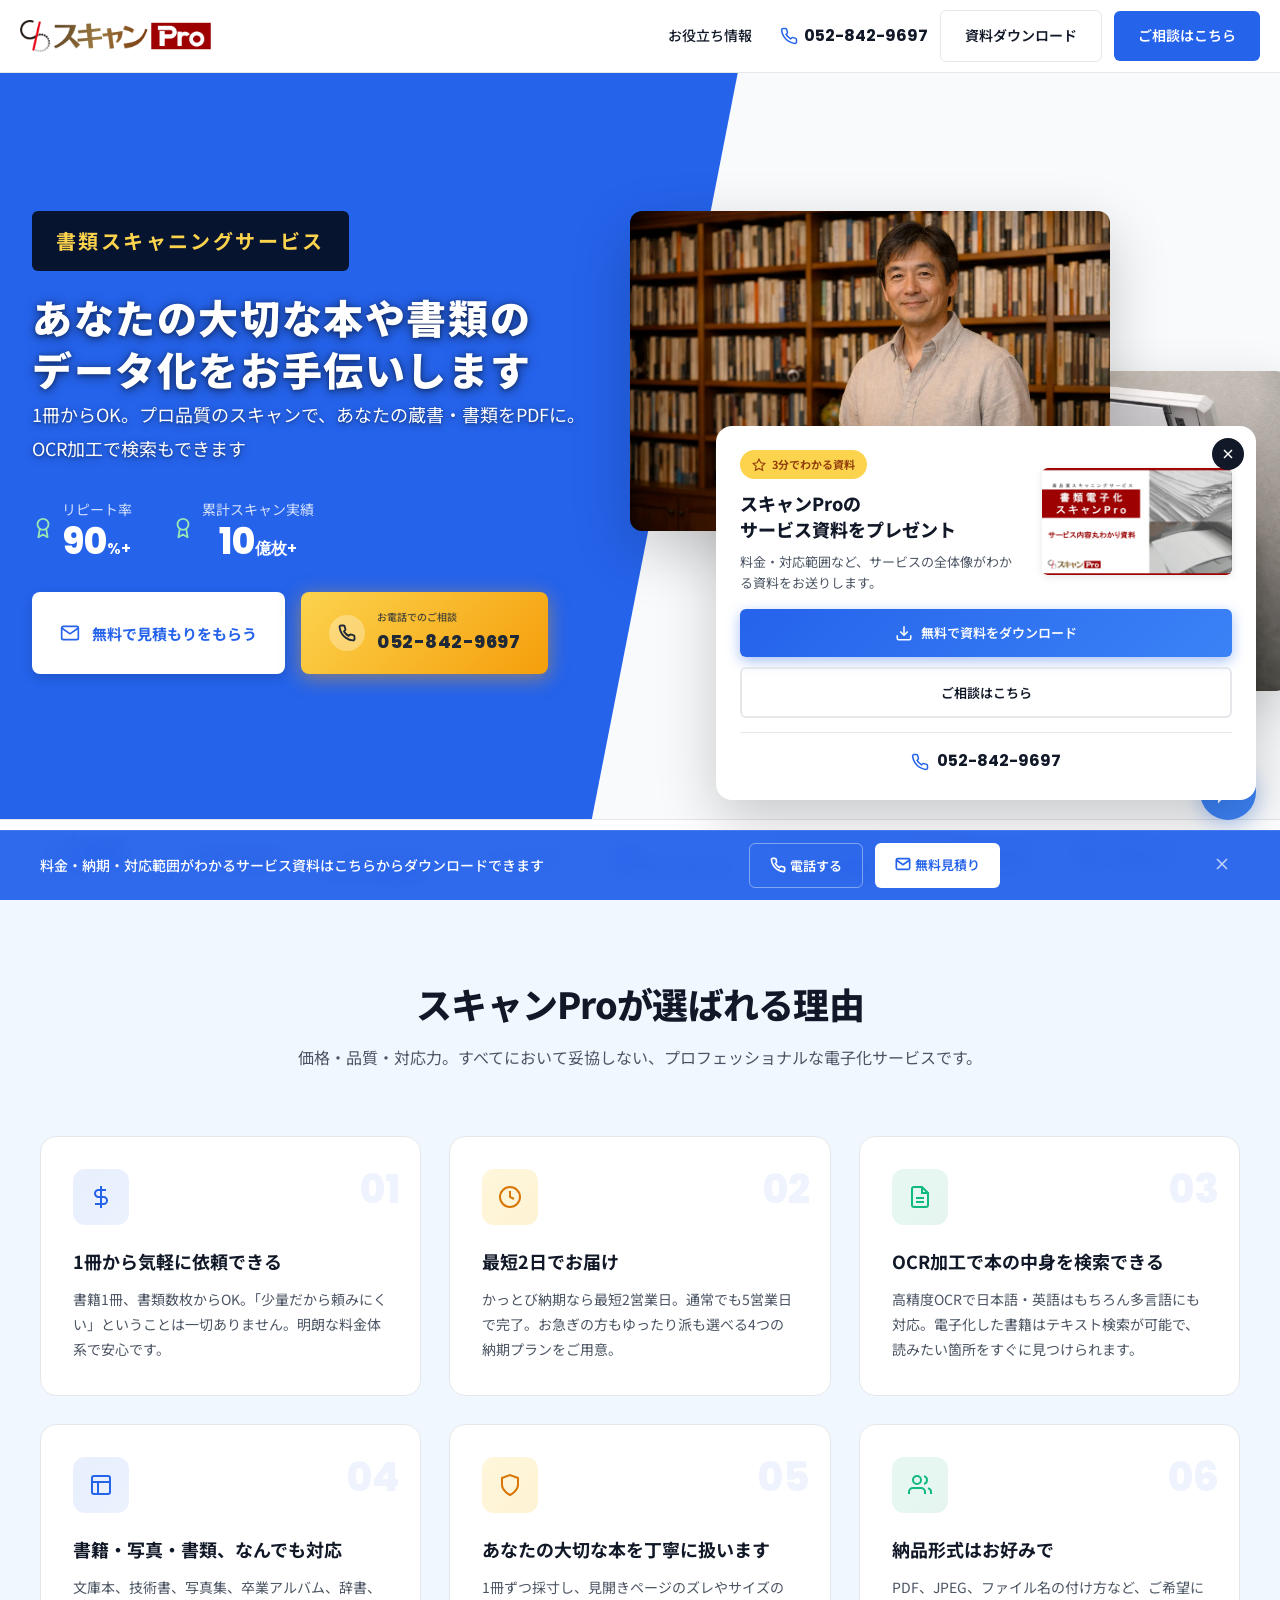
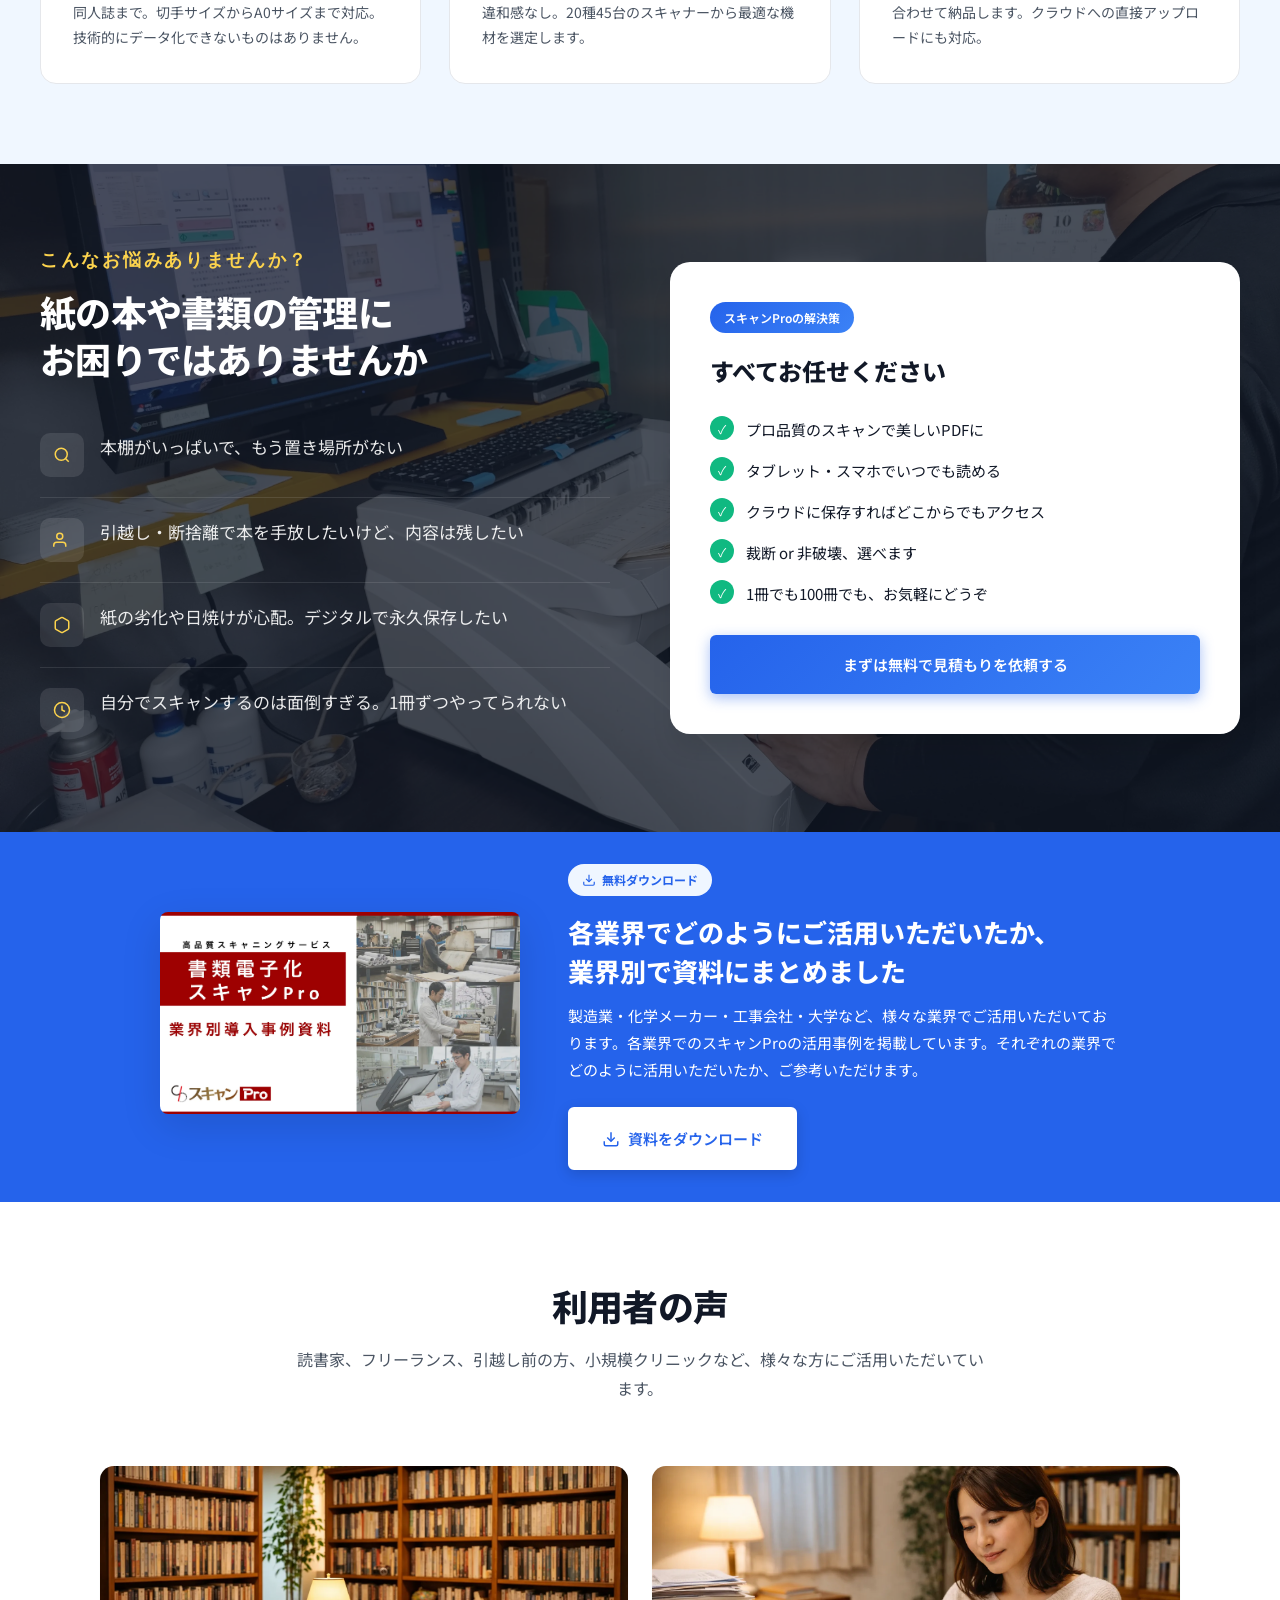
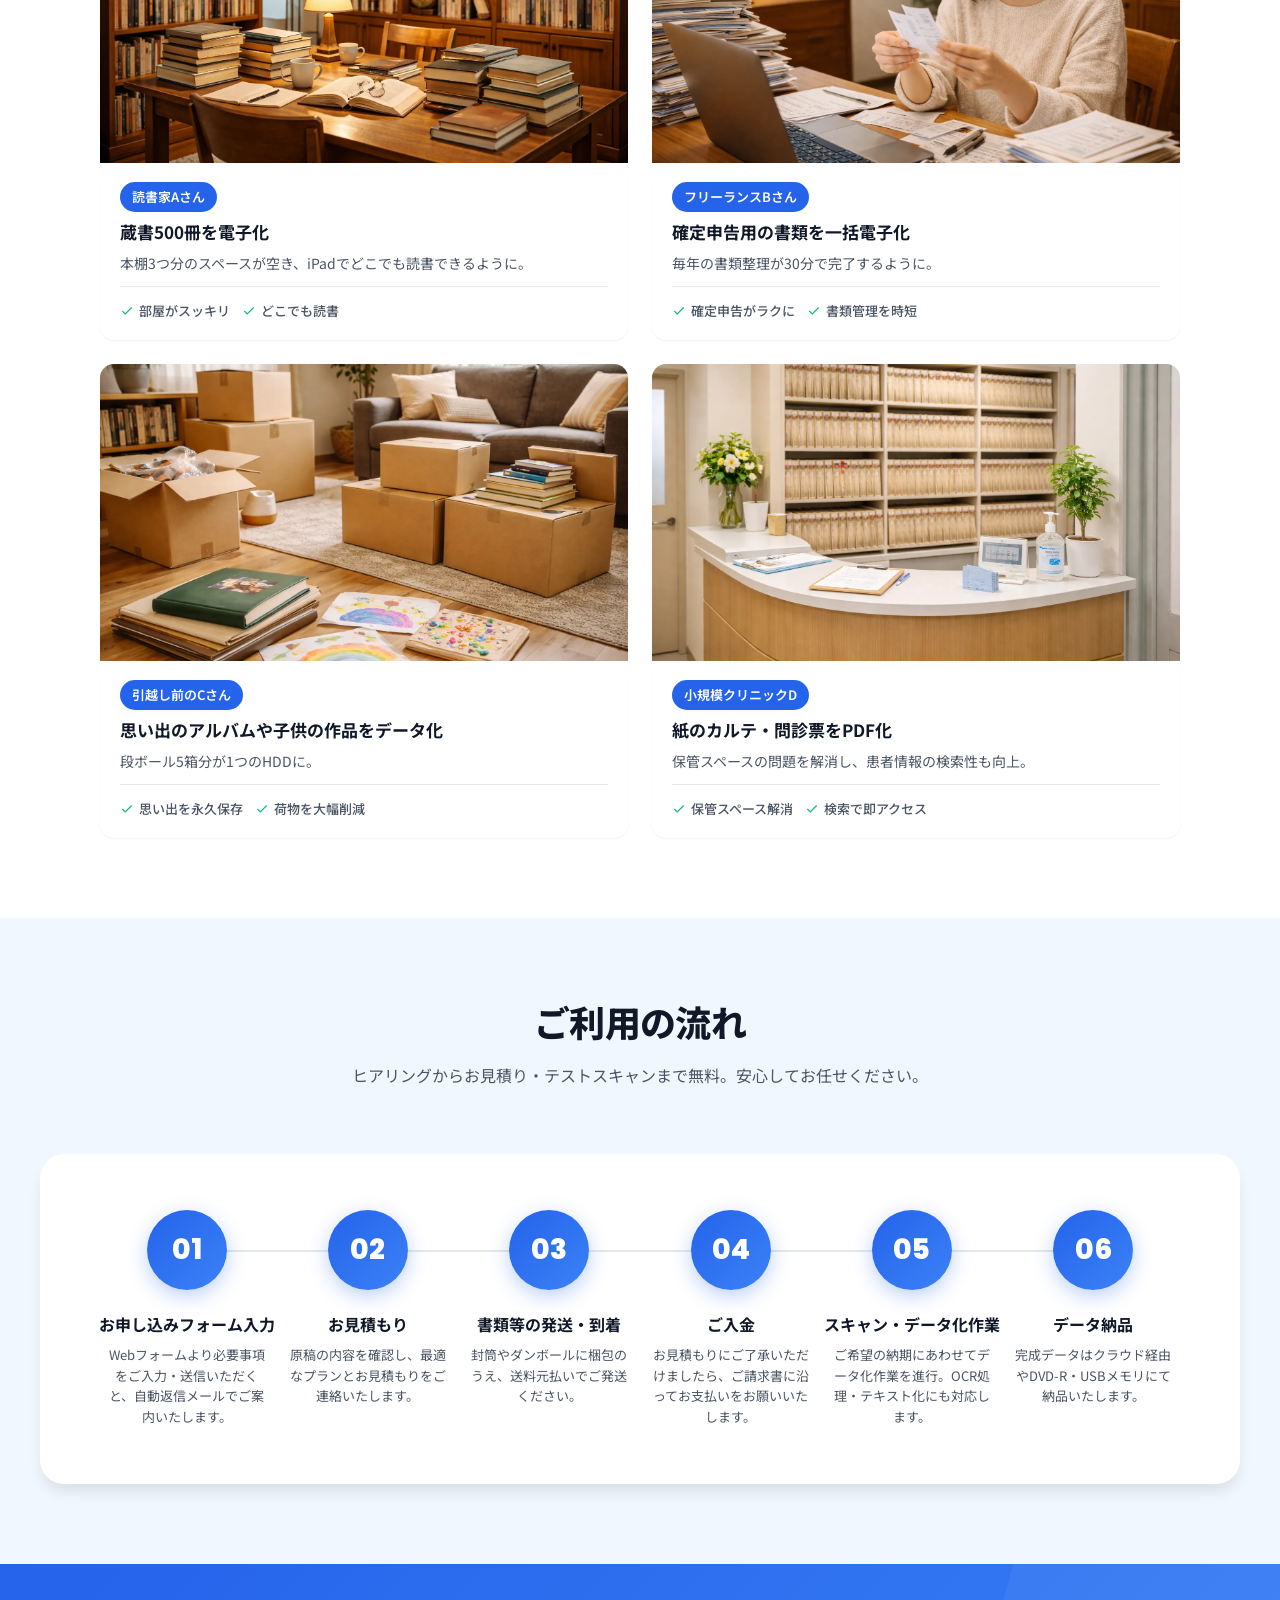
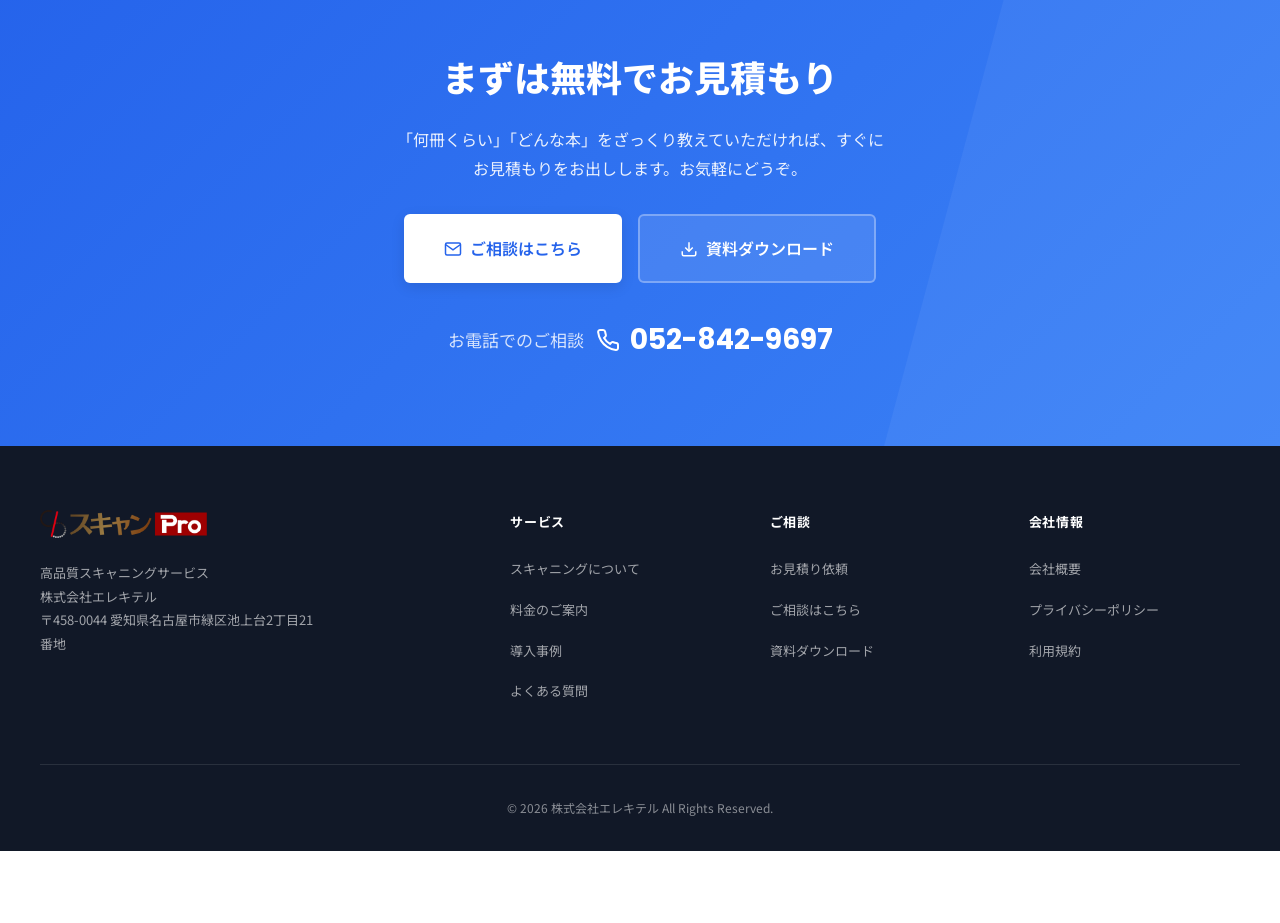
==== commit b4405381: "B2C: セクション間パディング修正＋スマホCTAポップアップ表示" ====
--- a/personal.html
+++ b/personal.html
@@ -57,7 +57,7 @@
             line-height: 1.8;
             background: var(--bg-white);
             -webkit-font-smoothing: antialiased;
-            overflow-x: clip;
+            overflow-x: hidden;
         }
         .header {
             position: fixed; top: 0; left: 0; right: 0;
@@ -213,7 +213,7 @@
     text-decoration: none;
 }
         .marquee-item:hover img { opacity: 1; filter: grayscale(0%); }
-        .section { padding: 20px 32px; }
+        .section { padding: 80px 32px; }
         .section-dark { background: var(--bg-dark); color: white; position: relative; }
         .section-dark::before { content: ''; position: absolute; top: 0; left: 0; right: 0; bottom: 0; background: url('image/hero-document-scan.webp') center/cover no-repeat; opacity: 0.25; z-index: 0; }
         .section-dark .section-inner { position: relative; z-index: 1; }
@@ -641,51 +641,8 @@
             .section-title { font-size: 22px; line-height: 1.4; }
             .section-subtitle { font-size: 13px; }
 
-            /* === FEATURE PROGRESS INDICATOR === */
-            .feature-progress {
-                display: flex;
-                position: fixed;
-                right: 12px;
-                top: 50%;
-                transform: translateY(-50%);
-                flex-direction: column;
-                align-items: center;
-                gap: 6px;
-                z-index: 900;
-                opacity: 0;
-                transition: opacity 0.3s ease;
-                pointer-events: none;
-            }
-            .feature-progress.show { opacity: 1; }
-            .feature-progress-dot {
-                width: 10px; height: 10px;
-                border-radius: 50%;
-                background: rgba(37, 99, 235, 0.2);
-                transition: all 0.3s cubic-bezier(0.34, 1.56, 0.64, 1);
-            }
-            .feature-progress-dot.active {
-                background: var(--primary);
-                width: 12px; height: 12px;
-                box-shadow: 0 0 8px rgba(37, 99, 235, 0.5);
-            }
-            .feature-progress-dot.passed {
-                background: var(--primary);
-                width: 10px; height: 10px;
-            }
-            .feature-progress-label {
-                font-size: 10px;
-                font-weight: 700;
-                color: var(--primary);
-                writing-mode: vertical-rl;
-                letter-spacing: 0.1em;
-                margin-bottom: 4px;
-            }
-            .feature-progress-count {
-                font-size: 11px;
-                font-weight: 800;
-                color: var(--primary);
-                font-family: 'Poppins', sans-serif;
-            }
+            /* Feature progress dots hidden (vertical layout) */
+            .feature-progress { display: none !important; }
 
             /* === TRUST NUMBERS (マーキー直後・実績アピール) === */
             .trust-numbers {
@@ -1051,65 +1008,32 @@
             /* === FEATURES HEADER BACKGROUND === */
             .section-features-header { background: #F3F4F6; }
 
-            /* === FEATURES (横スナップスクロール) === */
+            /* === FEATURES (縦スクロール) === */
             #features {
                 padding: 0 !important;
                 background: transparent !important;
             }
             .features-scroll-spacer {
-                display: block;
-                position: relative;
+                display: contents;
             }
             .features-sticky {
-                display: block;
-                position: relative;
-                height: calc(100vh - 60px);
-                height: calc(100dvh - 60px);
-                overflow: hidden;
-            }
-            .features-sticky.is-fixed {
-                position: fixed;
-                top: 60px;
-                left: 0;
-                width: 100%;
-                z-index: 50;
-            }
-            .features-sticky.is-bottom {
-                position: absolute;
-                bottom: 0;
-                top: auto;
-                left: 0;
-                width: 100%;
+                display: contents;
             }
             .features-sticky .section-header,
             .features-scroll-spacer .section-header {
-                position: absolute;
-                top: 0;
-                left: 0; right: 0;
-                z-index: 10;
-                margin-bottom: 0;
-                padding: 12px 20px 8px;
+                padding: 24px 20px 12px;
             }
             .features-sticky .section-header .section-title,
-            #features .section-title { font-size: 18px; margin-bottom: 2px; }
+            #features .section-title { font-size: 20px; margin-bottom: 4px; }
             .features-sticky .section-header .section-subtitle,
-            #features .section-subtitle { font-size: 11px; line-height: 1.4; }
+            #features .section-subtitle { font-size: 12px; line-height: 1.5; }
             .features-grid {
-                grid-template-columns: 1fr; gap: 0;
-                display: flex !important;
-                position: absolute;
-                top: 0; left: 0;
-                height: 100%;
-                will-change: transform;
-            }
-            .features-grid::-webkit-scrollbar { display: none; }
+                grid-template-columns: 1fr;
+                gap: 0;
+            }
             .feature-card {
                 min-height: auto;
-                height: calc(100vh - 60px);
-                height: calc(100dvh - 60px);
-                width: 100vw;
-                flex: 0 0 100vw;
-                padding: 100px 24px 30px;
+                padding: 60px 24px 40px;
                 border-radius: 0;
                 border: none;
                 display: flex;
@@ -1119,12 +1043,7 @@
                 text-align: center;
                 position: relative;
                 overflow: hidden;
-                opacity: 1 !important;
-                transform: none !important;
-                transition: none !important;
-            }
-            .feature-card:first-child { margin-left: 0; }
-            .feature-card:last-child { margin-right: 0; }
+            }
             /* 全カードに背景色（交互パターン） */
             .feature-card:nth-child(1) { background: linear-gradient(180deg, #EFF6FF 0%, #DBEAFE 100%); }
             .feature-card:nth-child(2) { background: linear-gradient(180deg, #F0FDF4 0%, #DCFCE7 100%); }
@@ -1134,19 +1053,9 @@
             .feature-card:nth-child(6) { background: linear-gradient(180deg, #F0FDF4 0%, #DCFCE7 100%); }
             .feature-card:hover { transform: none; box-shadow: none; }
 
-            /* 横スクロール時はつなぎ目不要 */
-            .feature-card::before { display: none !important; }
-
             /* スマホでは5・6番目を非表示 */
             .feature-card:nth-child(5),
             .feature-card:nth-child(6) { display: none !important; }
-
-            /* 横スクロール内のアニメーション無効化 */
-            .features-grid .feature-card,
-            .cases-carousel .case-card {
-                opacity: 1 !important;
-                transition: none !important;
-            }
 
             /* 番号：左上に固定 */
             .feature-number {
@@ -1214,116 +1123,31 @@
             .wave-separator.cream-to-dark svg { fill: var(--bg-dark); }
             .wave-separator.dark-to-blue svg { fill: #2563EB; }
 
-            /* === CASES (縦スクロール駆動の横スライド) === */
-            #cases { padding: 0 !important; background: transparent !important; }
+            /* === CASES (縦スクロール) === */
+            #cases { padding: 20px 0 !important; }
             .cases-scroll-spacer {
-                display: block;
-                position: relative;
+                display: contents;
             }
             .cases-sticky {
-                display: block;
-                position: relative;
-                height: calc(100vh - 60px);
-                height: calc(100dvh - 60px);
-                overflow: hidden;
-            }
-            .cases-sticky.is-fixed {
-                position: fixed;
-                top: 60px;
-                left: 0;
-                width: 100%;
-                z-index: 50;
-            }
-            .cases-sticky.is-bottom {
-                position: absolute;
-                bottom: 0;
-                top: auto;
-                left: 0;
-                width: 100%;
+                display: contents;
             }
             .cases-sticky .section-header,
             .cases-scroll-spacer .section-header,
             #cases .section-header {
-                position: absolute;
-                top: 0;
-                left: 0; right: 0;
-                z-index: 10;
-                margin-bottom: 0;
-                padding: 12px 20px 8px;
-                background: white;
-            }
-            .cases-sticky .section-header .section-label,
-            #cases .section-label { font-size: 11px; margin-bottom: 2px; }
+                padding: 0 20px 12px;
+            }
             .cases-sticky .section-header .section-title,
-            #cases .section-title { font-size: 18px; margin-bottom: 2px; }
+            #cases .section-title { font-size: 20px; margin-bottom: 4px; }
             .cases-sticky .section-header .section-subtitle,
-            #cases .section-subtitle { font-size: 11px; line-height: 1.4; }
-            .cases-grid { display: none !important; }
-            .cases-carousel {
-                display: flex !important;
-                position: absolute;
-                top: 0; left: 0;
-                height: 100%;
-                will-change: transform;
-                gap: 0;
-                padding: 80px 0 40px;
-                margin: 0;
-                overflow: visible;
-                box-sizing: border-box;
-                align-items: stretch;
-            }
-            .cases-carousel::-webkit-scrollbar { display: none; }
-            .cases-carousel .case-card {
-                flex: 0 0 85vw;
-                margin: 0 2.5vw;
-                height: auto;
-                align-self: stretch;
-                display: flex;
-                flex-direction: column;
-                border-radius: 16px;
-                overflow: hidden;
-                box-shadow: 0 8px 24px rgba(0,0,0,0.08);
-                opacity: 1 !important;
-                transform: none !important;
-                transition: none !important;
-            }
-            .cases-carousel .case-card .case-content {
-                flex: 1;
-                display: flex;
-                flex-direction: column;
-            }
-            .cases-carousel .case-card .case-description {
-                flex: 1;
-            }
-            .cases-carousel .case-card:first-child { margin-left: 7.5vw; }
-            .cases-carousel .case-card:last-child { margin-right: 7.5vw; }
-            /* スクロール促進の矢印・スワイプインジケーターを非表示 */
-            .carousel-scroll-hint { display: none !important; }
-            .swipe-indicator { display: none !important; }
-            /* スクロールバー */
-            .cases-scroll-bar-personal {
-                display: block;
-                position: absolute;
-                bottom: 24px;
-                left: 50%;
-                transform: translateX(-50%);
-                z-index: 10;
-                width: 60%;
-                max-width: 200px;
-                height: 3px;
-                background: rgba(0,0,0,0.1);
-                border-radius: 3px;
-                overflow: hidden;
-            }
-            .cases-scroll-bar-personal .scroll-thumb {
-                position: absolute;
-                top: 0; left: 0;
-                height: 100%;
-                width: 30%;
-                background: var(--primary);
-                border-radius: 3px;
-                transition: left 0.15s ease;
-            }
+            #cases .section-subtitle { font-size: 12px; line-height: 1.5; }
+            .cases-grid {
+                display: grid !important;
+                grid-template-columns: 1fr;
+                gap: 16px;
+                padding: 0 16px;
+            }
+            .cases-carousel { display: none !important; }
+            .cases-scroll-bar-personal { display: none; }
             .case-image { aspect-ratio: 16/10; }
             .case-content { padding: 20px; }
             .case-badge { font-size: 13px; padding: 3px 12px; }
@@ -1529,7 +1353,7 @@
             .btn-bar-secondary { background: linear-gradient(135deg, #FCD34D 0%, #F59E0B 100%); color: #1F2937; }
             .floating-chat { display: none !important; bottom: 70px; right: 12px; }
             .floating-chat-btn { width: 44px; height: 44px; }
-            .cta-popup { display: none !important; bottom: 70px; right: 12px; left: 12px; }
+            .cta-popup { bottom: 70px; right: 12px; left: 12px; }
             .cta-popup-card { width: 100%; padding: 16px; }
             .cta-popup-top { flex-direction: column; gap: 12px; }
             .cta-popup-image { flex: 0 0 auto; }
@@ -1746,14 +1570,6 @@
 </div>
 
 <!-- Feature Progress Indicator (mobile only) -->
-<div class="feature-progress" id="featureProgress">
-    <div class="feature-progress-label">選ばれる理由</div>
-    <div class="feature-progress-count" id="featureProgressCount">1/4</div>
-    <div class="feature-progress-dot active" data-idx="0"></div>
-    <div class="feature-progress-dot" data-idx="1"></div>
-    <div class="feature-progress-dot" data-idx="2"></div>
-    <div class="feature-progress-dot" data-idx="3"></div>
-</div>
 
 <!-- 納期目安セクション -->
 <div class="delivery-section">
@@ -2310,106 +2126,6 @@
 const observer = new IntersectionObserver((entries) => { entries.forEach(entry => { if (entry.isIntersecting) { entry.target.classList.add('visible'); observer.unobserve(entry.target); } }); }, { threshold: 0.05, rootMargin: '50px 0px 0px 0px' });
 document.querySelectorAll('.fade-in, .slide-in-left, .slide-in-right, .scale-in').forEach(el => observer.observe(el));
 
-// Helper: JS-driven sticky (position:fixed) to avoid CSS sticky + overflow-x issues
-function setupScrollDrivenSlide(spacerId, stickyId, gridId, cardSelector, progressElId, dotSelector, countSelector) {
-    var spacer = document.getElementById(spacerId);
-    var stickyEl = document.getElementById(stickyId);
-    var grid = document.getElementById(gridId);
-    if (!spacer || !stickyEl || !grid) return;
-
-    var allCards = Array.from(grid.querySelectorAll(cardSelector));
-    var visibleCards = allCards.filter(function(c) { return getComputedStyle(c).display !== 'none'; });
-    var numCards = visibleCards.length;
-    if (numCards === 0) return;
-
-    var progEl = progressElId ? document.getElementById(progressElId) : null;
-    var dots = progEl ? progEl.querySelectorAll(dotSelector || '.x') : [];
-    var countEl = progEl ? progEl.querySelector(countSelector || '.x') : null;
-
-    spacer.style.height = (numCards * 100) + 'vh';
-
-    var ticking = false;
-    window.addEventListener('scroll', function() {
-        if (!ticking) {
-            requestAnimationFrame(function() {
-                var rect = spacer.getBoundingClientRect();
-                var spacerH = spacer.offsetHeight;
-                var viewH = window.innerHeight;
-                var headerH = 60; // モバイルヘッダーの高さ
-                var inRange = rect.top <= headerH && rect.bottom >= viewH;
-                var pastEnd = rect.bottom < viewH;
-
-                if (inRange) {
-                    stickyEl.classList.add('is-fixed');
-                    stickyEl.classList.remove('is-bottom');
-                } else if (pastEnd) {
-                    stickyEl.classList.remove('is-fixed');
-                    stickyEl.classList.add('is-bottom');
-                } else {
-                    stickyEl.classList.remove('is-fixed');
-                    stickyEl.classList.remove('is-bottom');
-                }
-
-                var scrolled = -(rect.top - headerH);
-                var maxScroll = spacerH - viewH;
-                var progress = Math.max(0, Math.min(1, scrolled / maxScroll));
-                var totalWidth = numCards * window.innerWidth;
-                var translateX = progress * (totalWidth - window.innerWidth);
-                grid.style.transform = 'translateX(' + (-translateX) + 'px)';
-
-                var activeIdx = Math.min(Math.floor(progress * numCards), numCards - 1);
-                if (progEl) {
-                    var inView = rect.top < viewH && rect.bottom > 0;
-                    progEl.classList.toggle('show', inView);
-                }
-                if (dots.length > 0) {
-                    dots.forEach(function(dot, i) {
-                        dot.classList.remove('active', 'passed');
-                        if (i === activeIdx) dot.classList.add('active');
-                        else if (i < activeIdx) dot.classList.add('passed');
-                    });
-                }
-                if (countEl) countEl.textContent = (activeIdx + 1) + '/' + numCards;
-                ticking = false;
-            });
-            ticking = true;
-        }
-    });
-}
-
-// Feature & Cases: 縦スクロール駆動の横スライド
-if (window.innerWidth <= 768) {
-  // === FEATURES ===
-  setupScrollDrivenSlide(
-    'featuresScrollSpacer', 'featuresSticky', 'featuresGrid',
-    '.feature-card', 'featureProgress',
-    '.feature-progress-dot', '.feature-progress-count'
-  );
-
-  // === CASES ===
-  setupScrollDrivenSlide(
-    'casesScrollSpacer', 'casesSticky', 'casesCarouselMobile',
-    '.case-card', null, null, null
-  );
-  // スクロールバー更新
-  (function() {
-    var spacer = document.getElementById('casesScrollSpacer');
-    var thumb = document.querySelector('.cases-scroll-bar-personal .scroll-thumb');
-    if (!spacer || !thumb) return;
-    window.addEventListener('scroll', function() {
-      var rect = spacer.getBoundingClientRect();
-      var spacerH = spacer.offsetHeight;
-      var viewH = window.innerHeight;
-      var headerH = 60;
-      var scrolled = -(rect.top - headerH);
-      var maxScroll = spacerH - viewH;
-      var progress = Math.max(0, Math.min(1, scrolled / maxScroll));
-      var trackW = thumb.parentElement.clientWidth;
-      var thumbW = thumb.clientWidth;
-      thumb.style.left = (progress * (trackW - thumbW)) + 'px';
-    });
-  })();
-}
 </script>
 
 <!-- ============================================
